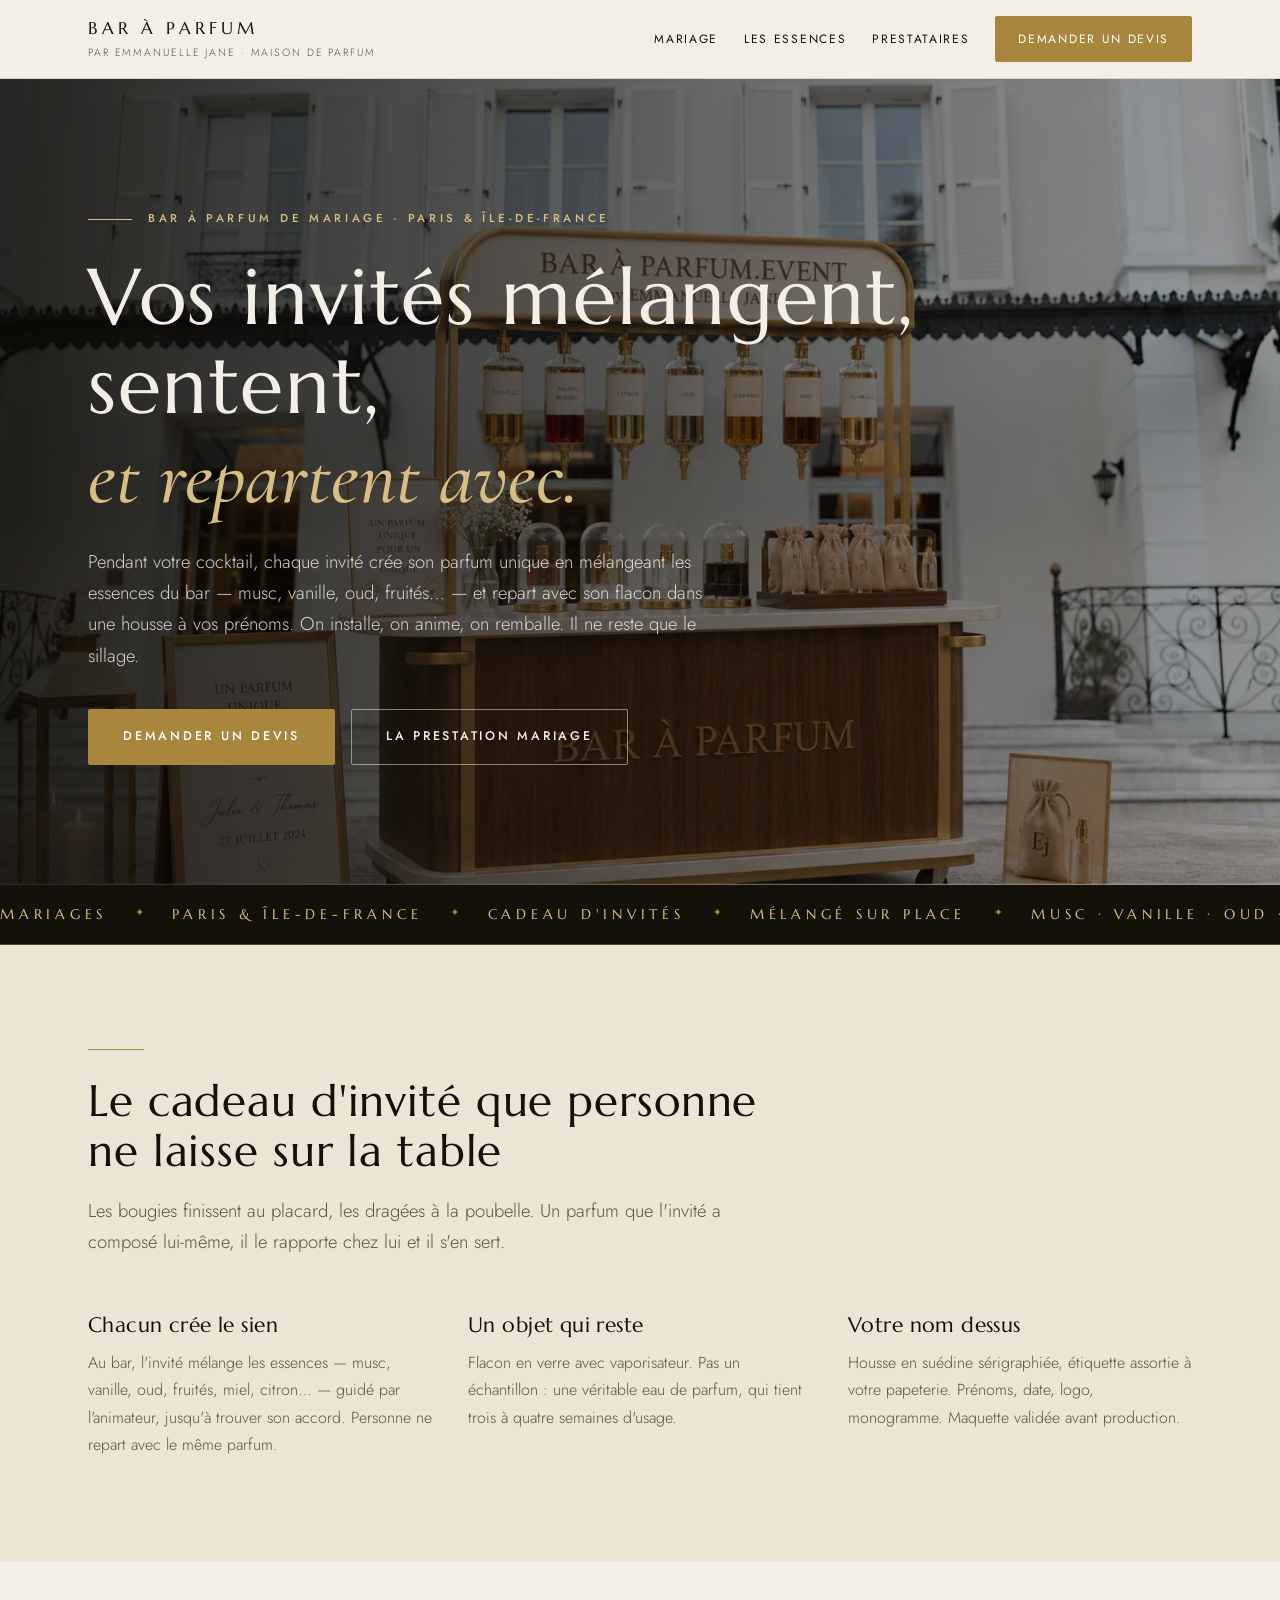
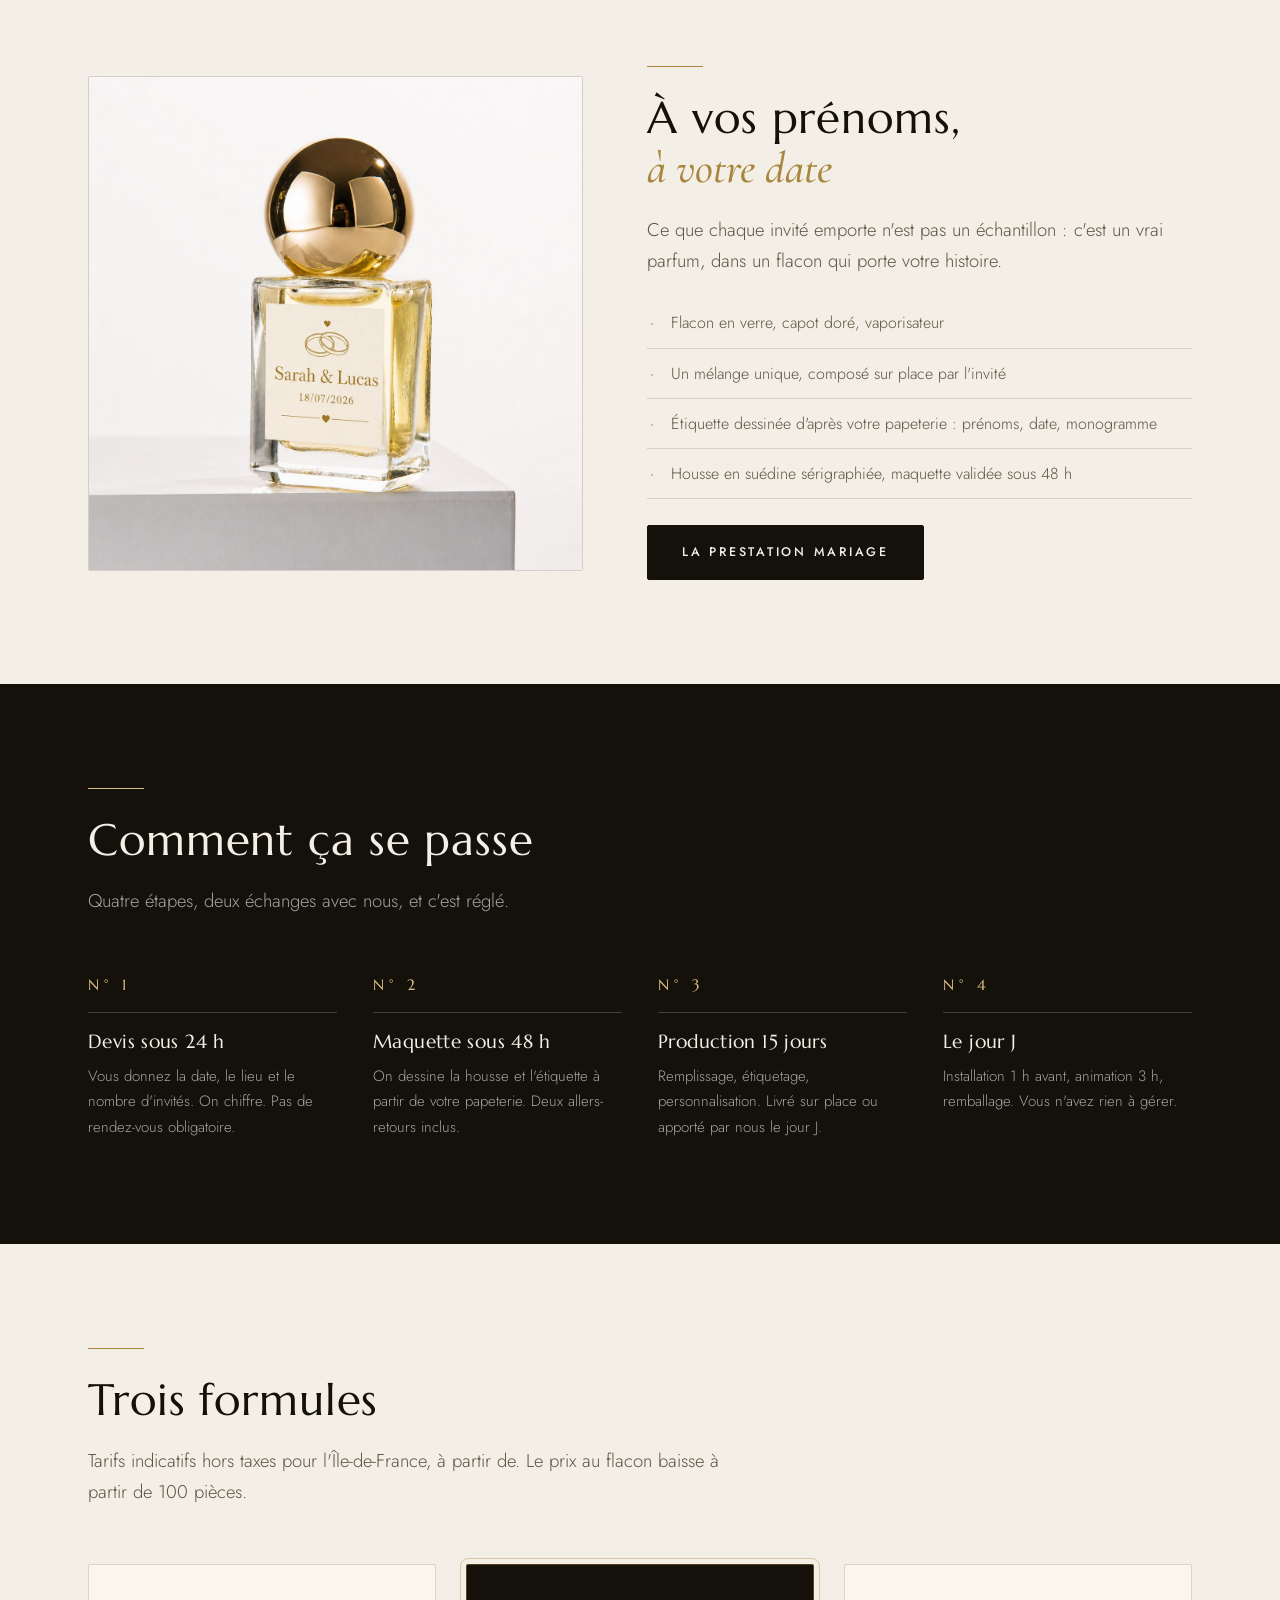
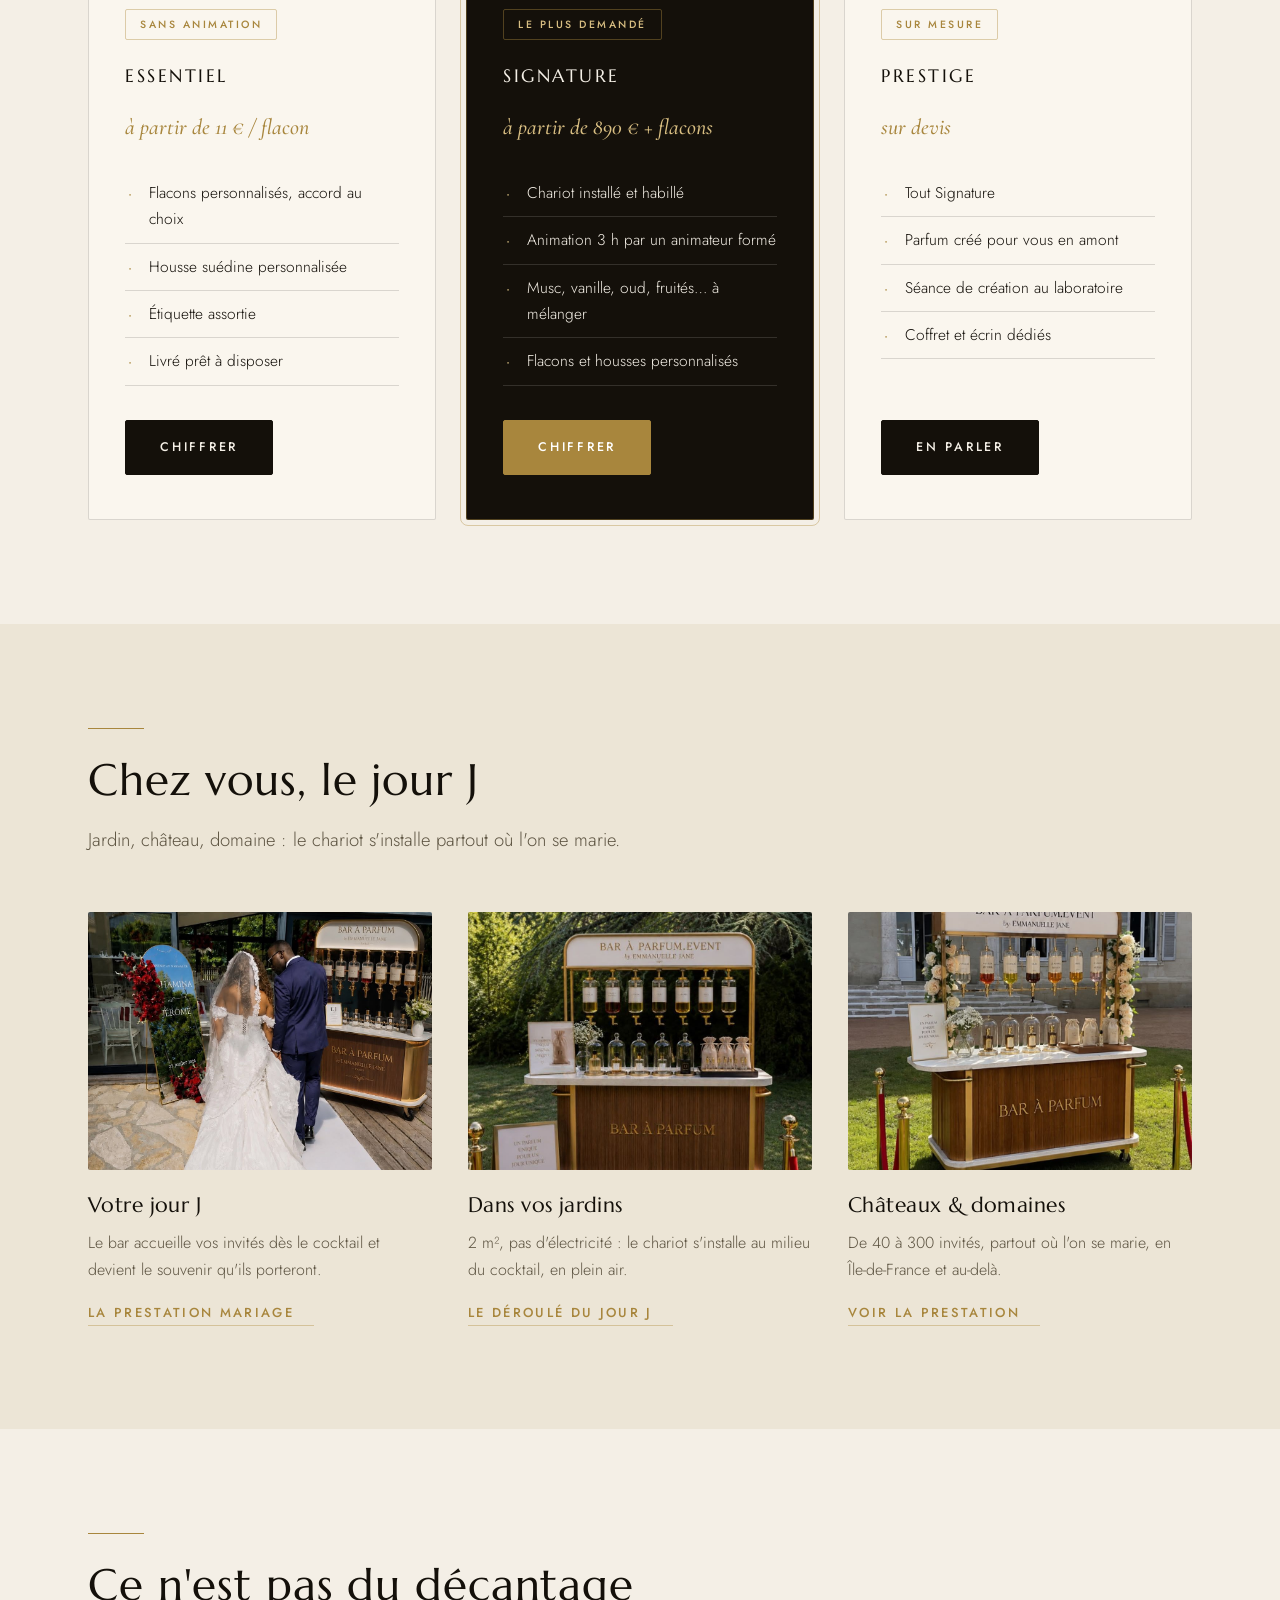
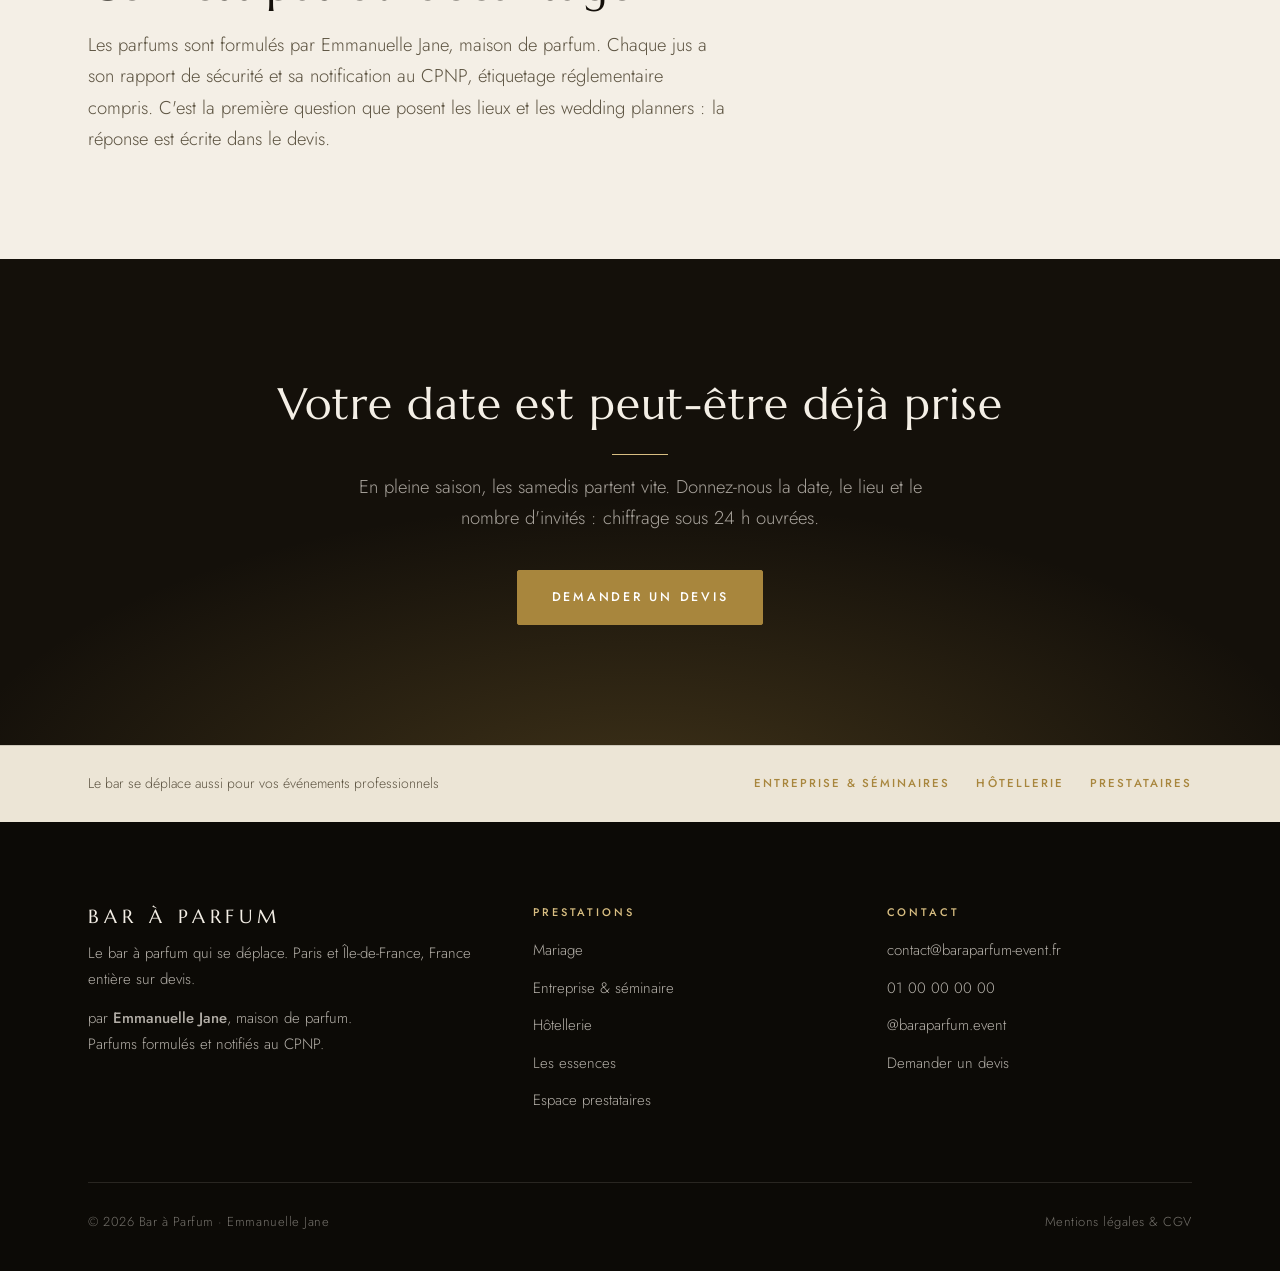
==== index.html @ 383b07ee "Nouveau concept : chaque invité mélange son parfum unique sur place Le discours passe de « choisir u" ====
<!DOCTYPE html>
<html lang="fr">
<head>
<meta charset="utf-8">
<meta name="viewport" content="width=device-width,initial-scale=1">
<title>Bar à Parfum · Le cadeau d'invités parfumé de votre mariage · Paris</title>
<meta name="description" content="Un bar à parfum à votre mariage : vos invités créent leur parfum unique en mélangeant les essences — musc, vanille, oud, fruités — et repartent avec leur flacon à vos prénoms. Paris et Île-de-France.">
<meta property="og:title" content="Bar à Parfum · Le cadeau d'invités parfumé de votre mariage · Paris">
<meta property="og:description" content="Un bar à parfum à votre mariage : vos invités créent leur parfum unique en mélangeant les essences — musc, vanille, oud, fruités — et repartent avec leur flacon à vos prénoms. Paris et Île-de-France.">
<meta property="og:locale" content="fr_FR">
<meta property="og:type" content="website">
<link rel="preconnect" href="https://fonts.googleapis.com">
<link rel="preconnect" href="https://fonts.gstatic.com" crossorigin>
<link href="https://fonts.googleapis.com/css2?family=Marcellus&family=Cormorant+Garamond:ital,wght@1,400;1,500&family=Jost:wght@300;400;500&display=swap" rel="stylesheet">
<link rel="stylesheet" href="assets/style.css">
</head>
<body>

<header class="site-head">
  <div class="head-in">
    <a class="logo" href="index.html">
      <b>Bar à Parfum</b>
      <span>par Emmanuelle Jane · maison de parfum</span>
    </a>
    <button class="burger" aria-expanded="false" aria-controls="nav">Menu</button>
    <nav class="nav" id="nav">
      <a href="mariage.html">Mariage</a>
      <a href="collection.html">Les essences</a>
      <a href="prestataires.html">Prestataires</a>
      <a class="btn" href="devis.html">Demander un devis</a>
    </nav>
  </div>
</header>

<section class="hero hero--photo">
  <img class="hero-bg" src="assets/img/hero-bar.jpg" alt="Le chariot Bar à Parfum dressé devant une façade de maison de réception">
  <div class="hero-in">
    <div>
      <p class="eyebrow">Bar à parfum de mariage · Paris &amp; Île-de-France</p>
      <h1>Vos invités mélangent,<br>sentent,<br><i>et repartent avec.</i></h1>
      <p class="lede">Pendant votre cocktail, chaque invité crée son parfum unique en mélangeant
      les essences du bar — musc, vanille, oud, fruités… — et repart avec son flacon dans une
      housse à vos prénoms. On installe, on anime, on remballe. Il ne reste que le sillage.</p>
      <div class="hero-actions">
        <a class="btn" href="devis.html">Demander un devis</a>
        <a class="btn btn--ghost" href="mariage.html">La prestation mariage</a>
      </div>
    </div>
  </div>
</section>

<div class="ribbon" aria-hidden="true">
  <div class="ribbon-track">
    <span>Mariages</span><i>✦</i><span>Paris &amp; Île-de-France</span><i>✦</i><span>Cadeau d'invités</span><i>✦</i><span>Mélangé sur place</span><i>✦</i><span>Musc · Vanille · Oud · Fruités</span><i>✦</i>
    <span>Mariages</span><i>✦</i><span>Paris &amp; Île-de-France</span><i>✦</i><span>Cadeau d'invités</span><i>✦</i><span>Mélangé sur place</span><i>✦</i><span>Musc · Vanille · Oud · Fruités</span><i>✦</i>
  </div>
</div>

<section class="sec sec--pale">
  <div class="wrap">
    <div class="sec-head rise">
      <div class="tick"></div>
      <h2>Le cadeau d'invité que personne ne laisse sur la table</h2>
      <p class="lede">Les bougies finissent au placard, les dragées à la poubelle. Un parfum que l'invité
      a composé lui-même, il le rapporte chez lui et il s'en sert.</p>
    </div>
    <div class="grid grid--3 rise">
      <div class="cell">
        <h3>Chacun crée le sien</h3>
        <p>Au bar, l'invité mélange les essences — musc, vanille, oud, fruités, miel, citron… —
        guidé par l'animateur, jusqu'à trouver son accord. Personne ne repart avec le même parfum.</p>
      </div>
      <div class="cell">
        <h3>Un objet qui reste</h3>
        <p>Flacon en verre avec vaporisateur. Pas un échantillon : une véritable
        eau de parfum, qui tient trois à quatre semaines d'usage.</p>
      </div>
      <div class="cell">
        <h3>Votre nom dessus</h3>
        <p>Housse en suédine sérigraphiée, étiquette assortie à votre papeterie. Prénoms, date,
        logo, monogramme. Maquette validée avant production.</p>
      </div>
    </div>
  </div>
</section>

<section class="sec sec--paper">
  <div class="wrap">
    <div class="feature rise">
      <figure class="feature-img">
        <img src="assets/img/flacon-mariage.jpg" alt="Flacon de parfum personnalisé aux prénoms des mariés et à leur date" loading="lazy">
      </figure>
      <div>
        <div class="tick"></div>
        <h2>À vos prénoms,<br><i>à votre date</i></h2>
        <p class="lede">Ce que chaque invité emporte n'est pas un échantillon : c'est un vrai
        parfum, dans un flacon qui porte votre histoire.</p>
        <ul>
          <li>Flacon en verre, capot doré, vaporisateur</li>
          <li>Un mélange unique, composé sur place par l'invité</li>
          <li>Étiquette dessinée d'après votre papeterie : prénoms, date, monogramme</li>
          <li>Housse en suédine sérigraphiée, maquette validée sous 48&nbsp;h</li>
        </ul>
        <a class="btn btn--ink" href="mariage.html">La prestation mariage</a>
      </div>
    </div>
  </div>
</section>

<section class="sec sec--ink">
  <div class="wrap">
    <div class="sec-head rise">
      <div class="tick"></div>
      <h2>Comment ça se passe</h2>
      <p class="lede">Quatre étapes, deux échanges avec nous, et c'est réglé.</p>
    </div>
    <div class="steps rise">
      <div class="step">
        <span class="n">1</span>
        <h3>Devis sous 24&nbsp;h</h3>
        <p>Vous donnez la date, le lieu et le nombre d'invités. On chiffre. Pas de rendez-vous obligatoire.</p>
      </div>
      <div class="step">
        <span class="n">2</span>
        <h3>Maquette sous 48&nbsp;h</h3>
        <p>On dessine la housse et l'étiquette à partir de votre papeterie. Deux allers-retours inclus.</p>
      </div>
      <div class="step">
        <span class="n">3</span>
        <h3>Production 15&nbsp;jours</h3>
        <p>Remplissage, étiquetage, personnalisation. Livré sur place ou apporté par nous le jour J.</p>
      </div>
      <div class="step">
        <span class="n">4</span>
        <h3>Le jour J</h3>
        <p>Installation 1&nbsp;h avant, animation 3&nbsp;h, remballage. Vous n'avez rien à gérer.</p>
      </div>
    </div>
  </div>
</section>

<section class="sec sec--paper" id="formules">
  <div class="wrap">
    <div class="sec-head rise">
      <div class="tick"></div>
      <h2>Trois formules</h2>
      <p class="lede">Tarifs indicatifs hors taxes pour l'Île-de-France, à partir de. Le prix au flacon
      baisse à partir de 100 pièces.</p>
    </div>
    <div class="formules rise">
      <div class="formule">
        <span class="tag">Sans animation</span>
        <h3>Essentiel</h3>
        <span class="price">à partir de 11 € / flacon</span>
        <ul>
          <li>Flacons personnalisés, accord au choix</li>
          <li>Housse suédine personnalisée</li>
          <li>Étiquette assortie</li>
          <li>Livré prêt à disposer</li>
        </ul>
        <a class="btn btn--ink" href="devis.html">Chiffrer</a>
      </div>
      <div class="formule formule--mid">
        <span class="tag">Le plus demandé</span>
        <h3>Signature</h3>
        <span class="price">à partir de 890 € + flacons</span>
        <ul>
          <li>Chariot installé et habillé</li>
          <li>Animation 3 h par un animateur formé</li>
          <li>Musc, vanille, oud, fruités… à mélanger</li>
          <li>Flacons et housses personnalisés</li>
        </ul>
        <a class="btn" href="devis.html">Chiffrer</a>
      </div>
      <div class="formule">
        <span class="tag">Sur mesure</span>
        <h3>Prestige</h3>
        <span class="price">sur devis</span>
        <ul>
          <li>Tout Signature</li>
          <li>Parfum créé pour vous en amont</li>
          <li>Séance de création au laboratoire</li>
          <li>Coffret et écrin dédiés</li>
        </ul>
        <a class="btn btn--ink" href="devis.html">En parler</a>
      </div>
    </div>
  </div>
</section>

<section class="sec sec--pale">
  <div class="wrap">
    <div class="sec-head rise">
      <div class="tick"></div>
      <h2>Chez vous, le jour J</h2>
      <p class="lede">Jardin, château, domaine : le chariot s'installe partout où l'on se marie.</p>
    </div>
    <div class="grid grid--3 rise">
      <div class="cell">
        <figure class="cell-photo"><img src="assets/img/bar-maries.jpg" alt="Les mariés main dans la main devant le bar à parfum" loading="lazy"></figure>
        <h3>Votre jour J</h3>
        <p>Le bar accueille vos invités dès le cocktail et devient le souvenir qu'ils porteront.</p>
        <p><a class="txtlink" href="mariage.html">La prestation mariage</a></p>
      </div>
      <div class="cell">
        <figure class="cell-photo"><img src="assets/img/bar-jardin.jpg" alt="Le bar à parfum dans un jardin de réception" loading="lazy"></figure>
        <h3>Dans vos jardins</h3>
        <p>2&nbsp;m², pas d'électricité : le chariot s'installe au milieu du cocktail, en plein air.</p>
        <p><a class="txtlink" href="mariage.html">Le déroulé du jour J</a></p>
      </div>
      <div class="cell">
        <figure class="cell-photo"><img src="assets/img/bar-chateau.jpg" alt="Le bar à parfum sur la pelouse d'un château" loading="lazy"></figure>
        <h3>Châteaux &amp; domaines</h3>
        <p>De 40 à 300 invités, partout où l'on se marie, en Île-de-France et au-delà.</p>
        <p><a class="txtlink" href="mariage.html">Voir la prestation</a></p>
      </div>
    </div>
  </div>
</section>

<section class="sec sec--paper">
  <div class="wrap">
    <div class="sec-head rise" style="margin-bottom:0">
      <div class="tick"></div>
      <h2>Ce n'est pas du décantage</h2>
      <p class="lede">Les parfums sont formulés par Emmanuelle Jane, maison de parfum. Chaque jus a
      son rapport de sécurité et sa notification au CPNP, étiquetage réglementaire compris.
      C'est la première question que posent les lieux et les wedding planners : la réponse est
      écrite dans le devis.</p>
    </div>
  </div>
</section>

<section class="cta-band">
  <div class="wrap">
    <h2>Votre date est peut-être déjà prise</h2>
    <p class="lede">En pleine saison, les samedis partent vite. Donnez-nous la date, le lieu et le
    nombre d'invités : chiffrage sous 24 h ouvrées.</p>
    <a class="btn" href="devis.html">Demander un devis</a>
  </div>
</section>

<section class="probar">
  <div class="wrap probar-in">
    <span>Le bar se déplace aussi pour vos événements professionnels</span>
    <nav>
      <a href="entreprise.html">Entreprise &amp; séminaires</a>
      <a href="hotellerie.html">Hôtellerie</a>
      <a href="prestataires.html">Prestataires</a>
    </nav>
  </div>
</section>

<footer class="site-foot">
  <div class="wrap">
    <div class="foot-grid">
      <div>
        <p class="foot-mark">Bar à Parfum</p>
        <p style="font-size:15px">Le bar à parfum qui se déplace. Paris et Île-de-France, France entière sur devis.</p>
        <p style="font-size:15px;margin:0">par <strong>Emmanuelle Jane</strong>, maison de parfum.<br>
        Parfums formulés et notifiés au CPNP.</p>
      </div>
      <div>
        <h4>Prestations</h4>
        <ul>
          <li><a href="mariage.html">Mariage</a></li>
          <li><a href="entreprise.html">Entreprise &amp; séminaire</a></li>
          <li><a href="hotellerie.html">Hôtellerie</a></li>
          <li><a href="collection.html">Les essences</a></li>
          <li><a href="prestataires.html">Espace prestataires</a></li>
        </ul>
      </div>
      <div>
        <h4>Contact</h4>
        <ul>
          <li><a href="mailto:contact@baraparfum-event.fr">contact@baraparfum-event.fr</a></li>
          <li><a href="tel:+33100000000">01 00 00 00 00</a></li>
          <li><a href="https://instagram.com/baraparfum.event" rel="noopener">@baraparfum.event</a></li>
          <li><a href="devis.html">Demander un devis</a></li>
        </ul>
      </div>
    </div>
    <div class="foot-bar">
      <span>© 2026 Bar à Parfum · Emmanuelle Jane</span>
      <span><a href="mentions.html">Mentions légales &amp; CGV</a></span>
    </div>
  </div>
</footer>

<script src="assets/main.js"></script>
</body>
</html>
---- assets/style.css ----
/* ═══════════════════════════════════════════════════════════
   Bar à Parfum · par Emmanuelle Jane · Paris
   Design : maison de luxe — noir, ivoire, laiton
   Typo : Marcellus (gravure) · Cormorant (italiques) · Jost
   ═══════════════════════════════════════════════════════════ */

:root{
  --paper:#f4efe6;          /* ivoire */
  --pale:#ece5d6;           /* ivoire ombré */
  --ink:#14100a;            /* noir chaud */
  --ink-2:#5d5442;          /* taupe */
  --line:rgba(20,16,10,.14);
  --line-gold:rgba(176,141,63,.4);
  --accent:#a8863d;         /* laiton */
  --accent-2:#d8be82;       /* champagne */
  --paper-ink:rgba(244,239,230,.92);
  --radius:2px;
  --wrap:1160px;
  --font-display:"Marcellus",Georgia,serif;
  --font-italic:"Cormorant Garamond",Georgia,serif;
  --font-body:"Jost",system-ui,sans-serif;
}

*{margin:0;padding:0;box-sizing:border-box}
html{scroll-behavior:smooth}
::selection{background:var(--accent);color:#fff}
body{
  font-family:var(--font-body);
  font-size:17px;font-weight:300;line-height:1.7;
  color:var(--ink);background:var(--paper);
  -webkit-font-smoothing:antialiased;
}
h1,h2,h3,h4,.foot-mark{font-family:var(--font-display);font-weight:400;line-height:1.12;letter-spacing:.02em}
h1{font-size:clamp(38px,5.4vw,68px)}
h1 i,h2 i{font-family:var(--font-italic);font-style:italic;font-weight:500;color:var(--accent);letter-spacing:0}
h1 i{color:var(--accent-2)}
h2{font-size:clamp(28px,3.6vw,44px);margin-bottom:20px}
h3{font-size:21px;margin-bottom:12px}
p{margin-bottom:14px}
p:last-child{margin-bottom:0}
strong{font-weight:500}
a{color:inherit}
img{max-width:100%}
.wrap{max-width:var(--wrap);margin:0 auto;padding:0 28px}

/* ── Boutons ─────────────────────────────────────────────── */
.btn{
  display:inline-block;padding:16px 34px;border-radius:var(--radius);
  background:var(--accent);color:#fff;text-decoration:none;
  font-weight:500;font-size:12.5px;letter-spacing:.22em;text-transform:uppercase;
  border:1px solid var(--accent);cursor:pointer;white-space:nowrap;
  transition:background .25s ease,color .25s ease,border-color .25s ease,
             transform .25s ease,box-shadow .25s ease;
}
.btn:hover{
  background:#8f7132;border-color:#8f7132;transform:translateY(-2px);
  box-shadow:0 14px 30px -16px rgba(143,113,50,.8);
}
.btn--ghost{background:transparent;color:inherit;border-color:currentColor}
.btn--ghost:hover{background:transparent;color:var(--accent);border-color:var(--accent)}
.btn--ink{background:var(--ink);border-color:var(--ink);color:var(--paper)}
.btn--ink:hover{background:#000;border-color:#000}
.txtlink{
  color:var(--accent);font-weight:500;text-decoration:none;
  font-size:13px;letter-spacing:.18em;text-transform:uppercase;
  border-bottom:1px solid var(--line-gold);padding-bottom:3px;
  position:relative;padding-right:20px;transition:color .25s ease;
}
.txtlink::after{
  content:"→";position:absolute;right:0;top:0;
  opacity:0;transform:translateX(-6px);
  transition:opacity .25s ease,transform .25s ease;
}
.txtlink:hover{color:var(--ink);border-color:var(--ink)}
.txtlink:hover::after{opacity:1;transform:none}

/* ── Header ──────────────────────────────────────────────── */
.site-head{
  position:sticky;top:0;z-index:50;
  background:var(--paper-ink);backdrop-filter:blur(14px);
  border-bottom:1px solid var(--line);
  transition:box-shadow .3s ease;
}
.site-head.scrolled{box-shadow:0 14px 34px -22px rgba(20,16,10,.4)}
.head-in{
  max-width:var(--wrap);margin:0 auto;padding:16px 28px;
  display:flex;align-items:center;justify-content:space-between;gap:20px;
  transition:padding .3s ease;
}
.site-head.scrolled .head-in{padding:10px 28px}
.logo{text-decoration:none;line-height:1.3}
.logo b{
  font-family:var(--font-display);font-weight:400;font-size:17px;display:block;
  text-transform:uppercase;letter-spacing:.24em;
}
.logo span{
  font-size:10.5px;color:var(--ink-2);letter-spacing:.18em;text-transform:uppercase;
}
.nav{display:flex;align-items:center;gap:26px}
.nav a{
  text-decoration:none;font-size:12px;font-weight:400;
  letter-spacing:.14em;text-transform:uppercase;white-space:nowrap;
}
.nav a:not(.btn):hover{color:var(--accent)}
.nav a[aria-current="page"]{color:var(--accent)}
.nav .btn{padding:12px 22px}
.burger{
  display:none;background:none;border:1px solid var(--line);
  border-radius:var(--radius);padding:10px 18px;font:inherit;font-size:11.5px;
  font-weight:500;letter-spacing:.18em;text-transform:uppercase;
  cursor:pointer;color:var(--ink);
}

/* ── Hero ────────────────────────────────────────────────── */
.hero{background:var(--paper);overflow:hidden;border-bottom:1px solid var(--line)}
.hero-in{
  max-width:var(--wrap);margin:0 auto;padding:88px 28px 76px;
  display:grid;grid-template-columns:1.15fr .85fr;gap:48px;align-items:center;
}
.eyebrow{
  font-size:11.5px;font-weight:500;letter-spacing:.32em;text-transform:uppercase;
  color:var(--accent);margin-bottom:24px;
}
.lede{font-size:18.5px;font-weight:300;color:var(--ink-2);max-width:58ch}
.hero .lede{margin-top:24px}
.hero-actions{display:flex;flex-wrap:wrap;gap:16px;margin-top:38px}

/* Hero photo (accueil) */
.hero--photo{position:relative;color:var(--paper);border-bottom:0}
.hero--photo .hero-bg{position:absolute;inset:0;width:100%;height:100%;object-fit:cover}
.hero--photo::after{
  content:"";position:absolute;inset:0;
  background:linear-gradient(90deg,rgba(10,8,4,.86) 0%,rgba(10,8,4,.55) 55%,rgba(10,8,4,.3) 100%);
}
.hero--photo .hero-in{
  position:relative;z-index:1;grid-template-columns:1fr;
  min-height:min(82vh,760px);align-content:center;padding:130px 28px 120px;
}
.hero--photo h1{font-size:clamp(44px,6.2vw,84px)}
.hero--photo .lede{color:rgba(244,239,230,.85)}
.hero--photo .eyebrow{color:var(--accent-2)}
.hero--photo .eyebrow::before{
  content:"";display:inline-block;width:44px;height:1px;
  background:var(--accent-2);vertical-align:middle;margin-right:16px;
}
.hero--photo .btn--ghost{color:var(--paper);border-color:rgba(244,239,230,.5)}
.hero--photo .btn--ghost:hover{color:var(--accent-2);border-color:var(--accent-2)}

/* Éventail de mouillettes */
.fan{
  display:flex;justify-content:center;align-items:flex-end;
  padding:20px 0 8px;min-height:280px;
}
.strip{
  width:50px;height:min(300px,36vh);min-height:200px;margin-left:-14px;
  background:linear-gradient(180deg,#fbf8f1 0%,#efe7d4 100%);
  border:1px solid var(--line);border-radius:2px;
  box-shadow:0 18px 34px -22px rgba(20,16,10,.5);
  transform:rotate(var(--rot,0deg));transform-origin:bottom center;
  display:flex;align-items:flex-end;justify-content:center;
  padding-bottom:18px;position:relative;
  transition:transform .3s ease;
}
.strip:hover{transform:rotate(var(--rot,0deg)) translateY(-12px)}
.strip span{
  writing-mode:vertical-rl;transform:rotate(180deg);
  font-size:11px;font-weight:400;letter-spacing:.26em;
  text-transform:uppercase;color:var(--ink-2);
}
.strip::before{
  content:"";position:absolute;top:12px;left:50%;translate:-50% 0;
  width:7px;height:7px;border-radius:50%;
  background:radial-gradient(circle,var(--accent-2),var(--accent));
}

/* ── Sections ────────────────────────────────────────────── */
.sec{padding:104px 0}
.sec--paper{background:var(--paper)}
.sec--pale{background:var(--pale)}
.sec--ink{background:var(--ink);color:var(--paper)}
.sec--ink .lede{color:rgba(244,239,230,.66)}
.sec--ink .tick{background:var(--accent-2)}
.sec-head{max-width:720px;margin-bottom:56px}
.tick{width:56px;height:1px;background:var(--accent);margin-bottom:26px}

/* Grilles */
.grid{display:grid;gap:36px}
.grid--2{grid-template-columns:repeat(2,1fr)}
.grid--3{grid-template-columns:repeat(3,1fr)}
.cell h3{margin-bottom:12px}
.cell p{color:var(--ink-2);font-size:16px}
.sec--ink .cell p{color:rgba(244,239,230,.66)}
.cell .tick{margin-bottom:18px}

/* Étapes */
.steps{display:grid;grid-template-columns:repeat(4,1fr);gap:36px}
.step .n{
  display:block;font-family:var(--font-display);font-size:15px;
  letter-spacing:.3em;color:var(--accent-2);
  padding-bottom:14px;margin-bottom:18px;
  border-bottom:1px solid rgba(244,239,230,.22);
}
.step .n::before{content:"N° "}
.step h3{font-size:19px}
.step p{font-size:15px;color:rgba(244,239,230,.66)}

/* Formules */
.formules{display:grid;grid-template-columns:repeat(3,1fr);gap:30px;align-items:stretch}
.formule{
  background:#faf6ee;border:1px solid var(--line);border-radius:var(--radius);
  padding:44px 36px;display:flex;flex-direction:column;gap:6px;
  position:relative;
}
.formule--mid{
  background:var(--ink);color:var(--paper);border:1px solid var(--line-gold);
  outline:1px solid var(--line-gold);outline-offset:5px;
}
.formule .tag{
  align-self:flex-start;font-size:10.5px;font-weight:500;letter-spacing:.24em;
  text-transform:uppercase;color:var(--accent);
  border:1px solid var(--line-gold);border-radius:var(--radius);
  padding:6px 14px;margin-bottom:20px;
}
.formule--mid .tag{color:var(--accent-2)}
.formule h3{text-transform:uppercase;letter-spacing:.14em;font-size:18px}
.formule .price{
  font-family:var(--font-italic);font-style:italic;font-size:22px;font-weight:500;
  color:var(--accent);margin:4px 0 18px;
}
.formule--mid .price{color:var(--accent-2)}
.formule ul{list-style:none;margin-bottom:28px;flex:1}
.formule li{
  padding:10px 0 10px 24px;position:relative;font-size:15.5px;
  border-bottom:1px solid var(--line);
}
.formule--mid li{border-bottom-color:rgba(244,239,230,.14)}
.formule li::before{content:"·";position:absolute;left:2px;color:var(--accent);font-size:22px;top:4px}
.formule--mid li::before{color:var(--accent-2)}
.formule .btn{align-self:flex-start}

/* Collection (mouillettes détaillées) */
.collection{display:grid;grid-template-columns:repeat(2,1fr);gap:30px}
.jus{
  background:#faf6ee;border:1px solid var(--line);border-radius:var(--radius);
  padding:40px 36px;
}
.jus .ref{
  font-size:10.5px;font-weight:500;letter-spacing:.3em;text-transform:uppercase;
  color:var(--accent);display:block;margin-bottom:12px;
}
.jus h3{text-transform:uppercase;letter-spacing:.12em;font-size:19px}
.jus .desc{color:var(--ink-2);font-size:16px}
.jus dl{
  margin-top:20px;display:grid;grid-template-columns:126px 1fr;gap:8px 18px;
  font-size:15px;border-top:1px solid var(--line);padding-top:18px;
}
.jus dt{font-weight:500;color:var(--accent);font-size:12px;letter-spacing:.16em;text-transform:uppercase;padding-top:2px}
.jus dd{color:var(--ink-2)}

/* Tableau tarifs */
.table-scroll{overflow-x:auto;margin-bottom:20px}
.tarifs{width:100%;border-collapse:collapse;font-size:16px;min-width:560px}
.tarifs th,.tarifs td{padding:16px 18px;text-align:left}
.tarifs thead th{
  font-size:11px;letter-spacing:.22em;text-transform:uppercase;font-weight:500;
  color:var(--accent-2);border-bottom:1px solid var(--line-gold);
}
.tarifs tbody tr{border-bottom:1px solid rgba(244,239,230,.12)}
.tarifs tbody tr:hover{background:rgba(244,239,230,.04)}

/* Formulaire */
.form{
  display:grid;grid-template-columns:repeat(2,1fr);gap:34px 40px;
  background:transparent;border:1px solid var(--line);border-radius:var(--radius);
  padding:52px 48px;
}
.field{display:flex;flex-direction:column;gap:10px}
.field--full{grid-column:1/-1}
.field label{
  font-size:11px;font-weight:500;letter-spacing:.22em;text-transform:uppercase;
  color:var(--ink-2);
}
.field input,.field select,.field textarea{
  font:inherit;font-weight:300;color:var(--ink);background:transparent;
  border:0;border-bottom:1px solid var(--line);border-radius:0;
  padding:10px 2px;
}
.field textarea{min-height:110px;resize:vertical}
.field input:focus,.field select:focus,.field textarea:focus{
  outline:none;border-bottom-color:var(--accent);
}
.form .status{grid-column:1/-1;margin:0;font-weight:400;color:var(--accent)}
.form .status:empty{display:none}
.form-foot{grid-column:1/-1;display:flex;align-items:center;gap:28px;flex-wrap:wrap}
.form-note{font-size:14px;color:var(--ink-2);max-width:46ch;margin:0}

/* Bande CTA */
.cta-band{
  background:var(--ink);color:var(--paper);text-align:center;padding:120px 0;
  background-image:radial-gradient(ellipse 55% 65% at 50% 115%,rgba(168,134,61,.3),transparent);
}
.cta-band h2{margin-bottom:16px}
.cta-band h2::after{
  content:"";display:block;width:56px;height:1px;
  background:var(--accent-2);margin:26px auto 0;
}
.cta-band .lede{color:rgba(244,239,230,.66);max-width:52ch;margin:0 auto 36px}

/* Mise en avant produit */
.feature{display:grid;grid-template-columns:1fr 1.1fr;gap:64px;align-items:center}
.feature--flip{grid-template-columns:1.1fr 1fr}
.feature-img{border-radius:var(--radius);overflow:hidden;border:1px solid var(--line)}
.feature-img img{display:block;width:100%;height:auto}
.feature ul{list-style:none;margin:22px 0 26px}
.feature li{
  padding:11px 0 11px 24px;position:relative;font-size:16px;color:var(--ink-2);
  border-bottom:1px solid var(--line);
}
.feature li::before{content:"·";position:absolute;left:2px;color:var(--accent);font-size:22px;top:5px}
@media (max-width:860px){
  .feature,.feature--flip{grid-template-columns:1fr;gap:36px}
}

/* Bandeau pro discret */
.probar{background:var(--pale);border-top:1px solid var(--line);padding:26px 0}
.probar-in{
  display:flex;align-items:center;justify-content:space-between;
  gap:18px;flex-wrap:wrap;
}
.probar span{font-size:14px;color:var(--ink-2)}
.probar nav{display:flex;gap:26px;flex-wrap:wrap}
.probar a{
  text-decoration:none;font-size:11.5px;font-weight:500;
  letter-spacing:.18em;text-transform:uppercase;color:var(--accent);
  white-space:nowrap;
}
.probar a:hover{color:var(--ink)}

/* ── Footer ──────────────────────────────────────────────── */
.site-foot{background:#0c0a06;color:rgba(244,239,230,.72);padding:84px 0 38px}
.foot-grid{display:grid;grid-template-columns:1.3fr 1fr 1fr;gap:48px;margin-bottom:56px}
.foot-mark{
  font-size:19px;color:var(--paper);margin-bottom:14px;
  text-transform:uppercase;letter-spacing:.26em;
}
.site-foot h4{
  font-family:var(--font-body);font-size:11px;font-weight:500;
  letter-spacing:.26em;text-transform:uppercase;color:var(--accent-2);
  margin-bottom:20px;
}
.site-foot ul{list-style:none}
.site-foot li{margin-bottom:12px;font-size:15px}
.site-foot a{text-decoration:none}
.site-foot a:hover{color:var(--accent-2)}
.foot-bar{
  border-top:1px solid rgba(244,239,230,.12);padding-top:28px;
  display:flex;justify-content:space-between;gap:16px;flex-wrap:wrap;
  font-size:13px;letter-spacing:.04em;color:rgba(244,239,230,.45);
}

/* Photos */
.photo-band{height:clamp(320px,46vw,560px);overflow:hidden;border-bottom:1px solid var(--line)}
.photo-band img{width:100%;height:100%;object-fit:cover;display:block}
.cell-photo{border-radius:var(--radius);overflow:hidden;aspect-ratio:4/3;margin-bottom:24px}
.cell-photo img{width:100%;height:100%;object-fit:cover;display:block;transition:transform .6s ease}
.cell:hover .cell-photo img{transform:scale(1.05)}

/* Page mentions légales */
.legal{max-width:760px}
.legal h2{font-size:clamp(22px,2.8vw,30px);margin:48px 0 16px}
.legal h2:first-of-type{margin-top:0}
.legal p,.legal li{color:var(--ink-2);font-size:16px}
.legal ul{padding-left:22px;margin-bottom:14px}

/* ── Apparition au scroll ────────────────────────────────── */
.rise{opacity:0;transform:translateY(34px);transition:opacity 1s cubic-bezier(.22,.61,.36,1),transform 1s cubic-bezier(.22,.61,.36,1)}
.rise.in{opacity:1;transform:none}

/* cascade : les enfants des grilles apparaissent l'un après l'autre */
.grid.rise,.steps.rise,.formules.rise,.collection .jus.rise{opacity:1;transform:none;transition:none}
.grid.rise>*,.steps.rise>*,.formules.rise>*{
  opacity:0;transform:translateY(34px);
  transition:opacity .9s cubic-bezier(.22,.61,.36,1),transform .9s cubic-bezier(.22,.61,.36,1);
}
.grid.rise.in>*,.steps.rise.in>*,.formules.rise.in>*{opacity:1;transform:none}
.grid.rise>*:nth-child(2),.steps.rise>*:nth-child(2),.formules.rise>*:nth-child(2){transition-delay:.14s}
.grid.rise>*:nth-child(3),.steps.rise>*:nth-child(3),.formules.rise>*:nth-child(3){transition-delay:.28s}
.grid.rise>*:nth-child(4),.steps.rise>*:nth-child(4){transition-delay:.42s}
.grid.rise>*:nth-child(5),.grid.rise>*:nth-child(6){transition-delay:.5s}
.collection .jus.rise{opacity:0;transform:translateY(34px);transition:opacity .9s cubic-bezier(.22,.61,.36,1),transform .9s cubic-bezier(.22,.61,.36,1)}
.collection .jus.rise.in{opacity:1;transform:none}

/* ── Entrée du héros ─────────────────────────────────────── */
@keyframes fadeUp{from{opacity:0;transform:translateY(34px)}to{opacity:1;transform:none}}
@keyframes fadeIn{from{opacity:0}to{opacity:1}}
@keyframes kenburns{from{scale:1.09}to{scale:1}}
@keyframes derive{from{scale:1}to{scale:1.06}}
.hero-in>div:first-child .eyebrow{animation:fadeUp .9s cubic-bezier(.22,.61,.36,1) .1s both}
.hero-in>div:first-child h1{animation:fadeUp 1s cubic-bezier(.22,.61,.36,1) .25s both}
.hero-in>div:first-child .lede{animation:fadeUp 1s cubic-bezier(.22,.61,.36,1) .45s both}
.hero-in .hero-actions{animation:fadeUp 1s cubic-bezier(.22,.61,.36,1) .6s both}
.fan{animation:fadeIn 1.4s .5s both}
.hero--photo .hero-bg{
  animation:kenburns 2.4s cubic-bezier(.22,.61,.36,1) both,
            derive 26s ease-in-out 2.4s infinite alternate;
}

/* ── Ruban défilant ──────────────────────────────────────── */
.ribbon{background:var(--ink);overflow:hidden;padding:18px 0;border-bottom:1px solid var(--line-gold)}
.ribbon-track{display:flex;gap:0;width:max-content;animation:ribbon 36s linear infinite}
.ribbon-track span{
  font-family:var(--font-display);font-size:14px;letter-spacing:.34em;
  text-transform:uppercase;color:var(--accent-2);white-space:nowrap;
}
.ribbon-track i{font-style:normal;color:var(--accent);margin:0 28px;font-size:11px}
@keyframes ribbon{from{transform:translateX(0)}to{transform:translateX(-50%)}}

/* ── Parallaxe des bandeaux photo (navigateurs récents) ──── */
@supports (animation-timeline: view()){
  .photo-band img{
    scale:1.18;
    animation:bandDerive linear both;
    animation-timeline:view();
    animation-range:entry 0% exit 100%;
  }
  @keyframes bandDerive{from{transform:translateY(-6%)}to{transform:translateY(6%)}}
}

@media (prefers-reduced-motion:reduce){
  .rise,.grid.rise>*,.steps.rise>*,.formules.rise>*,.collection .jus.rise{opacity:1;transform:none;transition:none}
  .hero-in>div:first-child .eyebrow,.hero-in>div:first-child h1,
  .hero-in>div:first-child .lede,.hero-in .hero-actions,.fan,
  .hero--photo .hero-bg,.ribbon-track{animation:none}
  .photo-band img{scale:1;animation:none}
  html{scroll-behavior:auto}
}

/* ── Responsive ──────────────────────────────────────────── */
@media (max-width:960px){
  .hero-in{grid-template-columns:1fr;padding:64px 28px 52px}
  .fan{min-height:0;padding-top:8px}
  .strip{height:200px;min-height:0;width:44px}
  .grid--3,.steps,.formules{grid-template-columns:1fr 1fr}
  .collection{grid-template-columns:1fr}
  .foot-grid{grid-template-columns:1fr 1fr}
}
@media (max-width:680px){
  .sec{padding:72px 0}
  .burger{display:block}
  .nav{
    display:none;position:absolute;top:100%;left:0;right:0;
    flex-direction:column;align-items:flex-start;gap:6px;
    background:var(--paper);border-bottom:1px solid var(--line);
    padding:20px 28px 26px;
  }
  .nav.open{display:flex}
  .nav a{padding:10px 0;font-size:13px}
  .nav .btn{margin-top:12px;padding:14px 26px}
  .grid--2,.grid--3,.steps,.formules{grid-template-columns:1fr}
  .form{grid-template-columns:1fr;padding:36px 26px}
  .foot-grid{grid-template-columns:1fr}
  .strip{margin-left:-18px}
  .hero--photo .hero-in{min-height:70vh;padding:100px 28px}
}
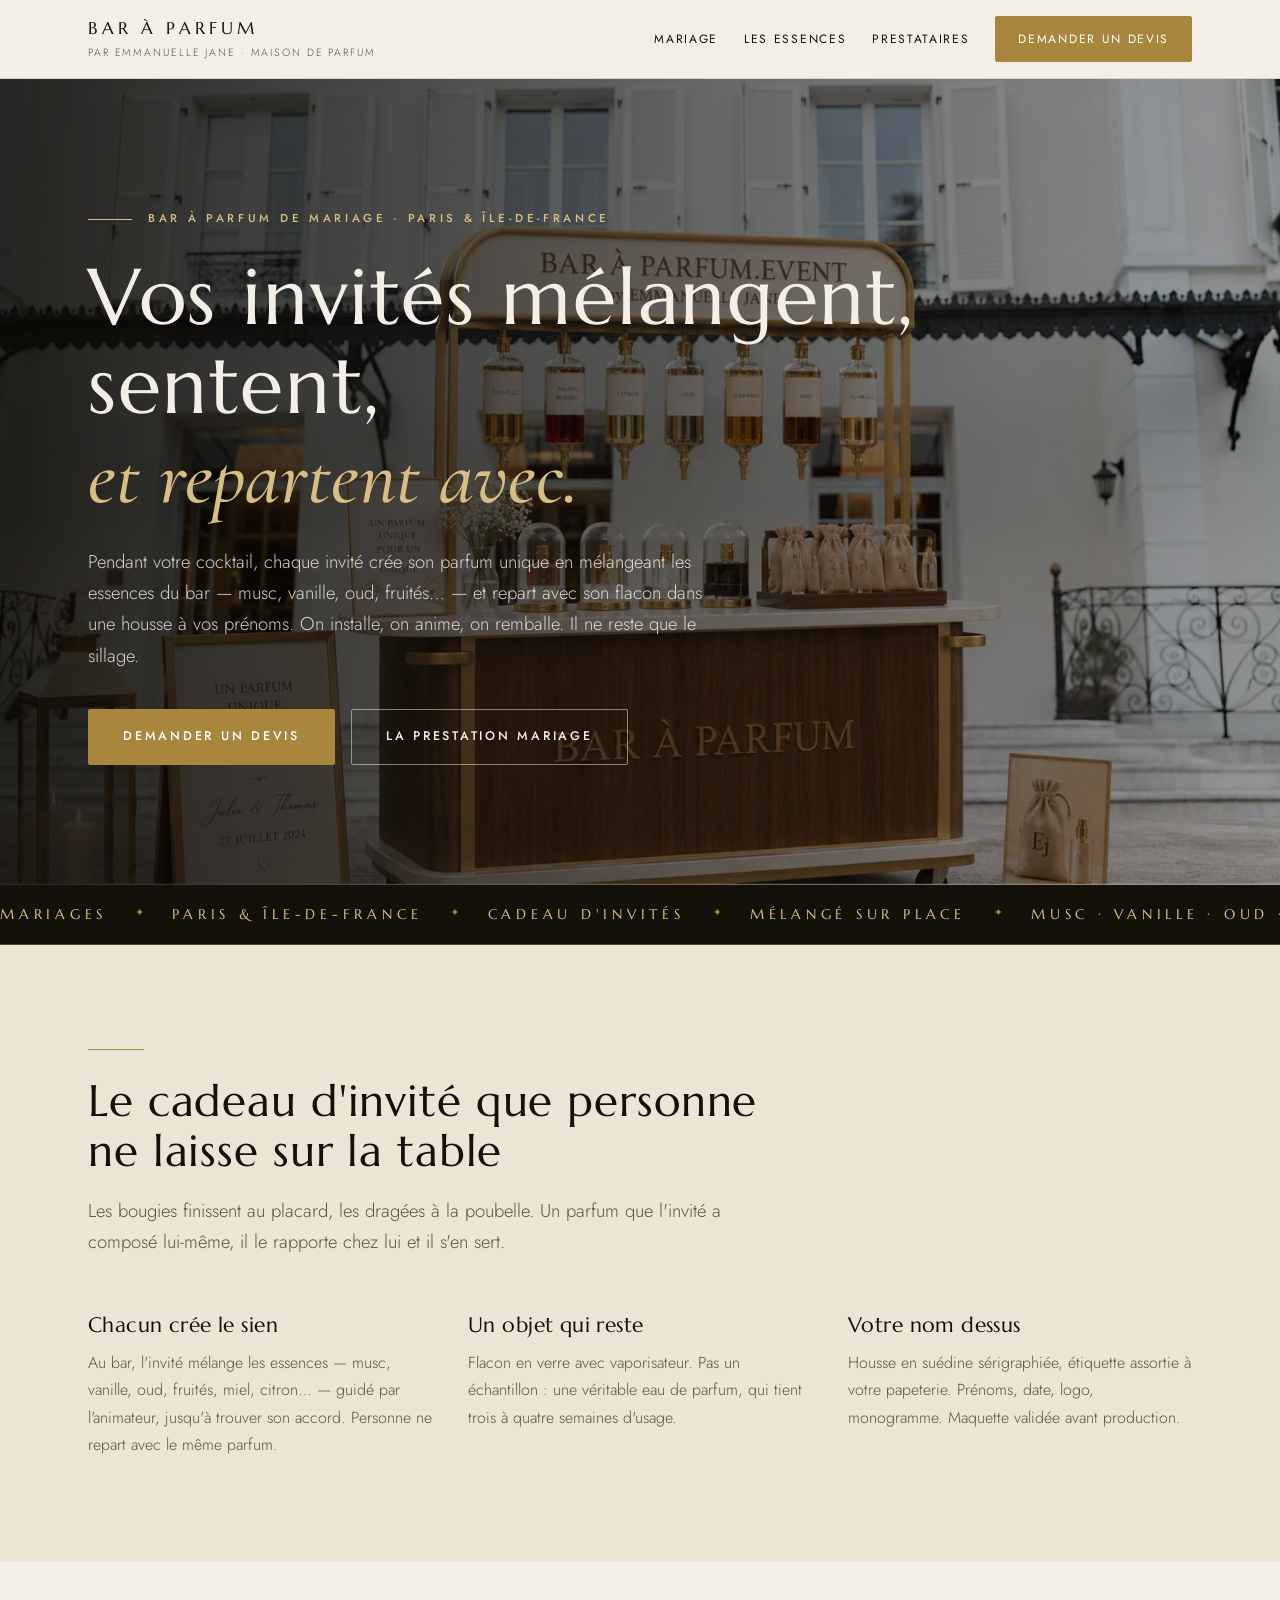
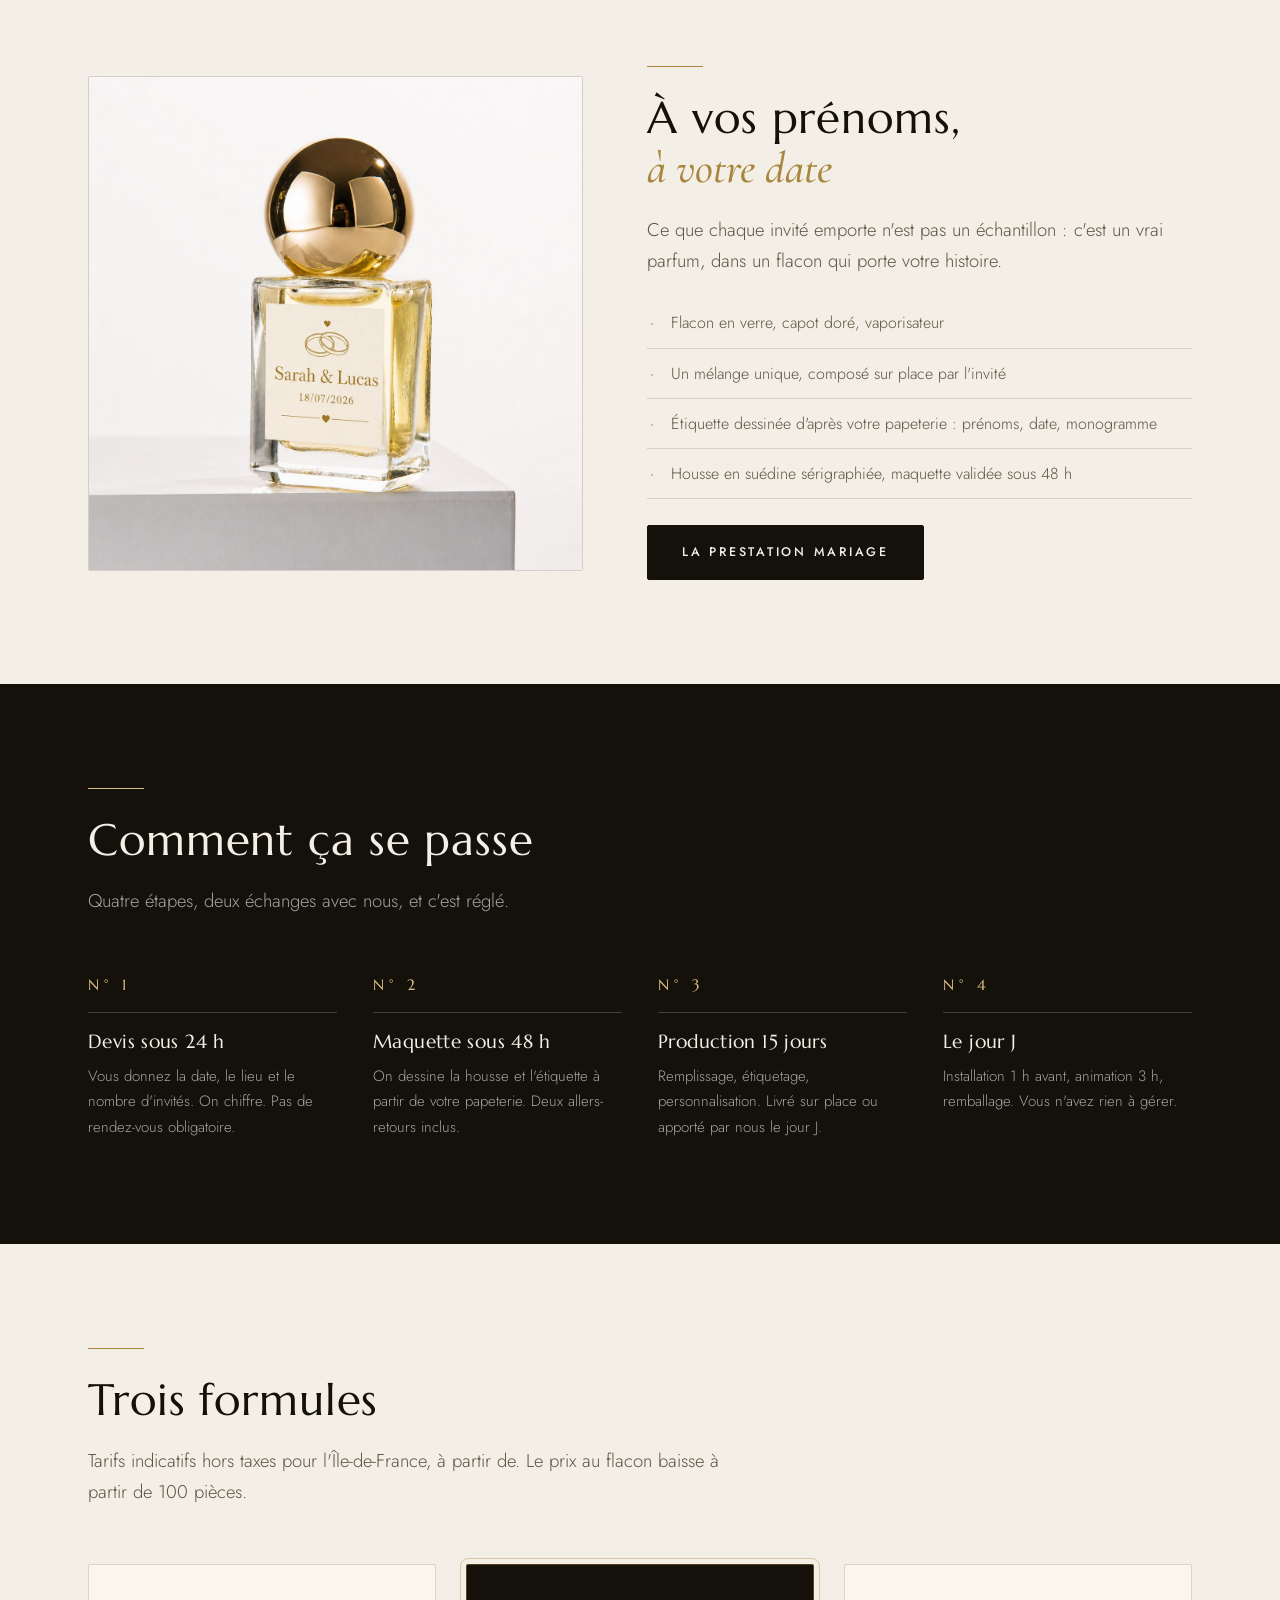
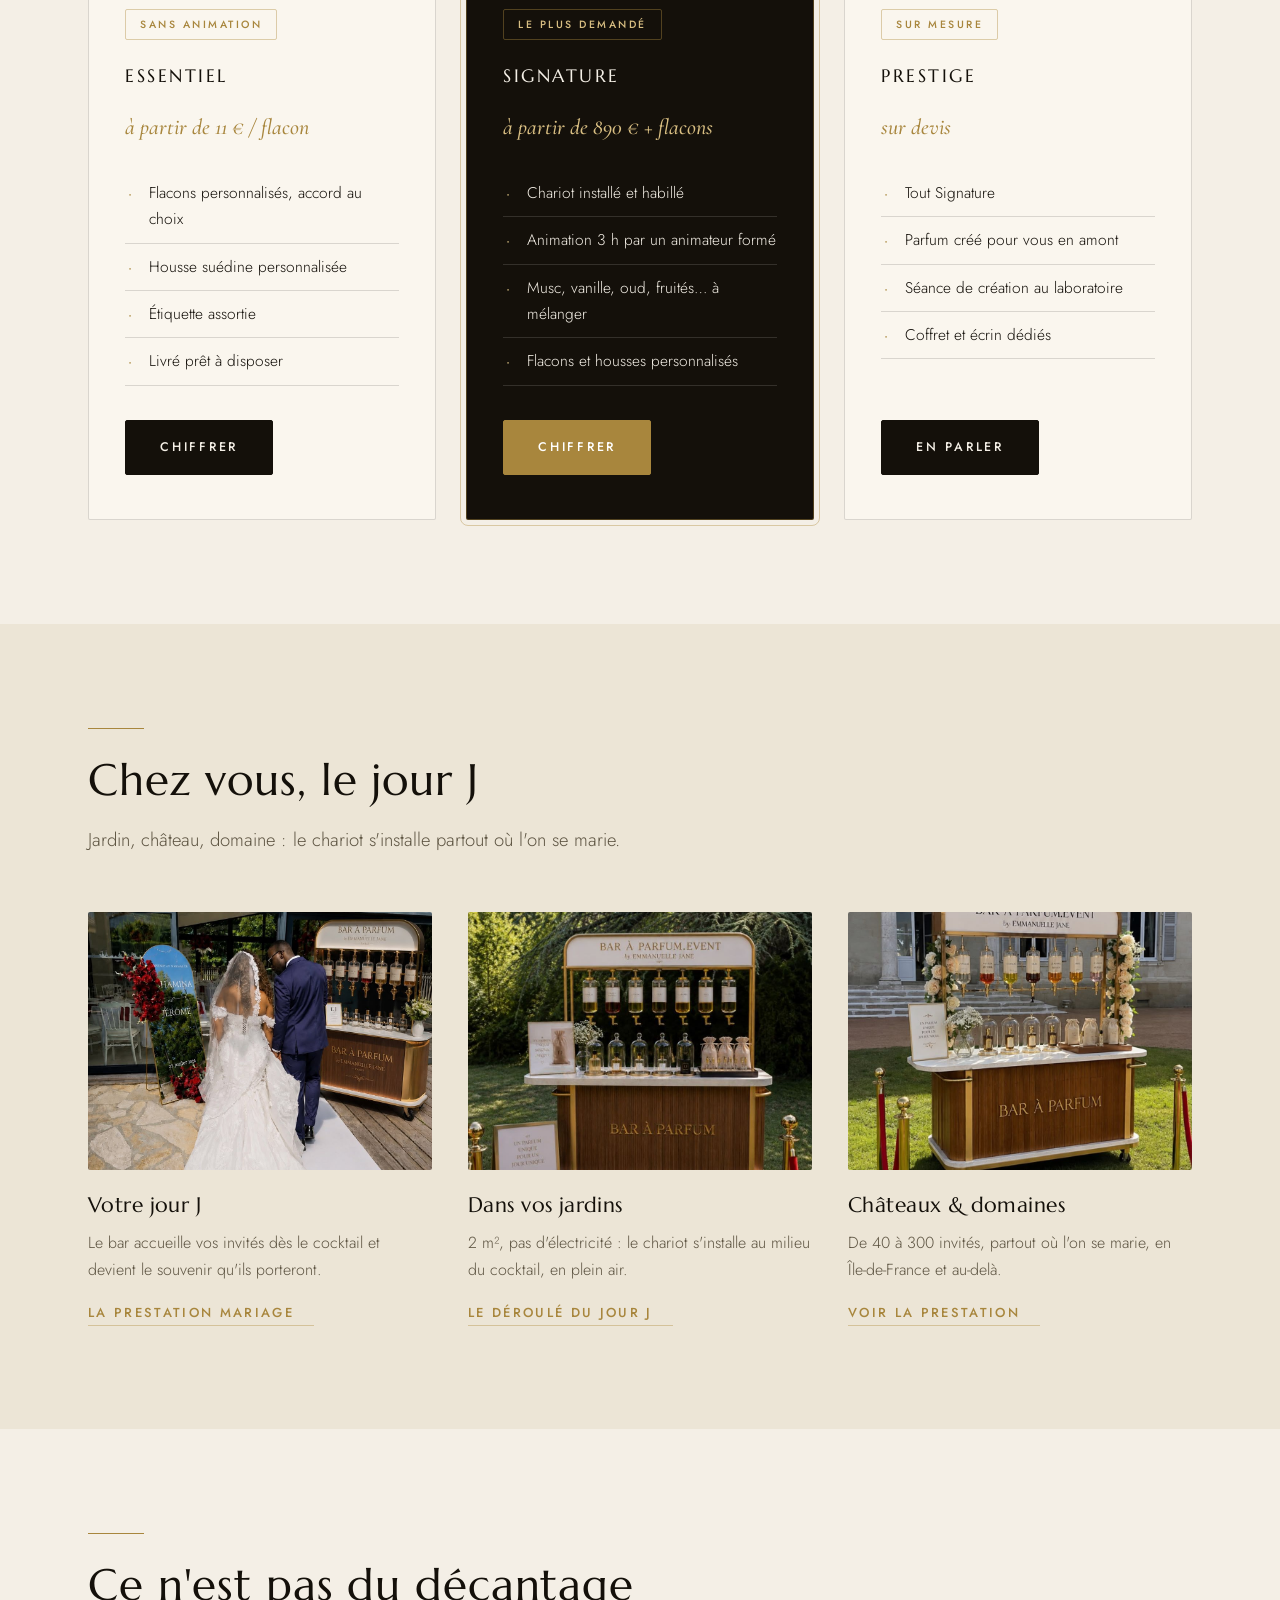
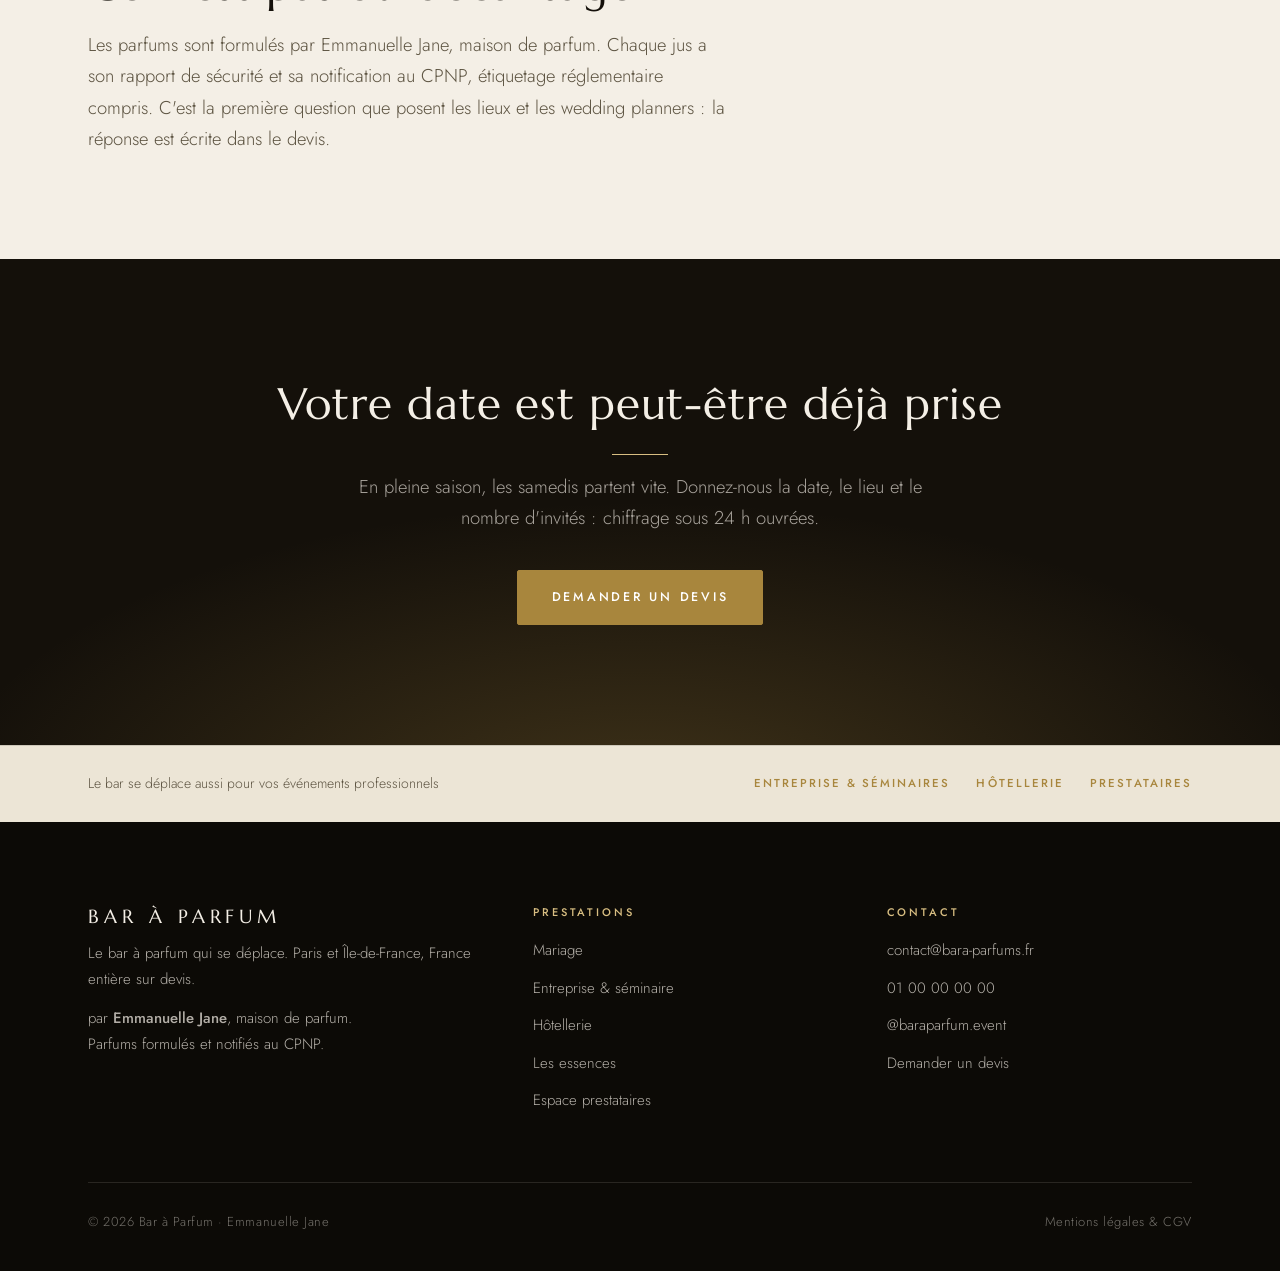
==== commit 99ffaf2e: "Passage des contacts et mentions sur le domaine bara-parfums.fr Co-Authored-By: Claude Fable 5 <nore" ====
--- a/index.html
+++ b/index.html
@@ -273,7 +273,7 @@
       <div>
         <h4>Contact</h4>
         <ul>
-          <li><a href="mailto:contact@baraparfum-event.fr">contact@baraparfum-event.fr</a></li>
+          <li><a href="mailto:contact@bara-parfums.fr">contact@bara-parfums.fr</a></li>
           <li><a href="tel:+33100000000">01 00 00 00 00</a></li>
           <li><a href="https://instagram.com/baraparfum.event" rel="noopener">@baraparfum.event</a></li>
           <li><a href="devis.html">Demander un devis</a></li>
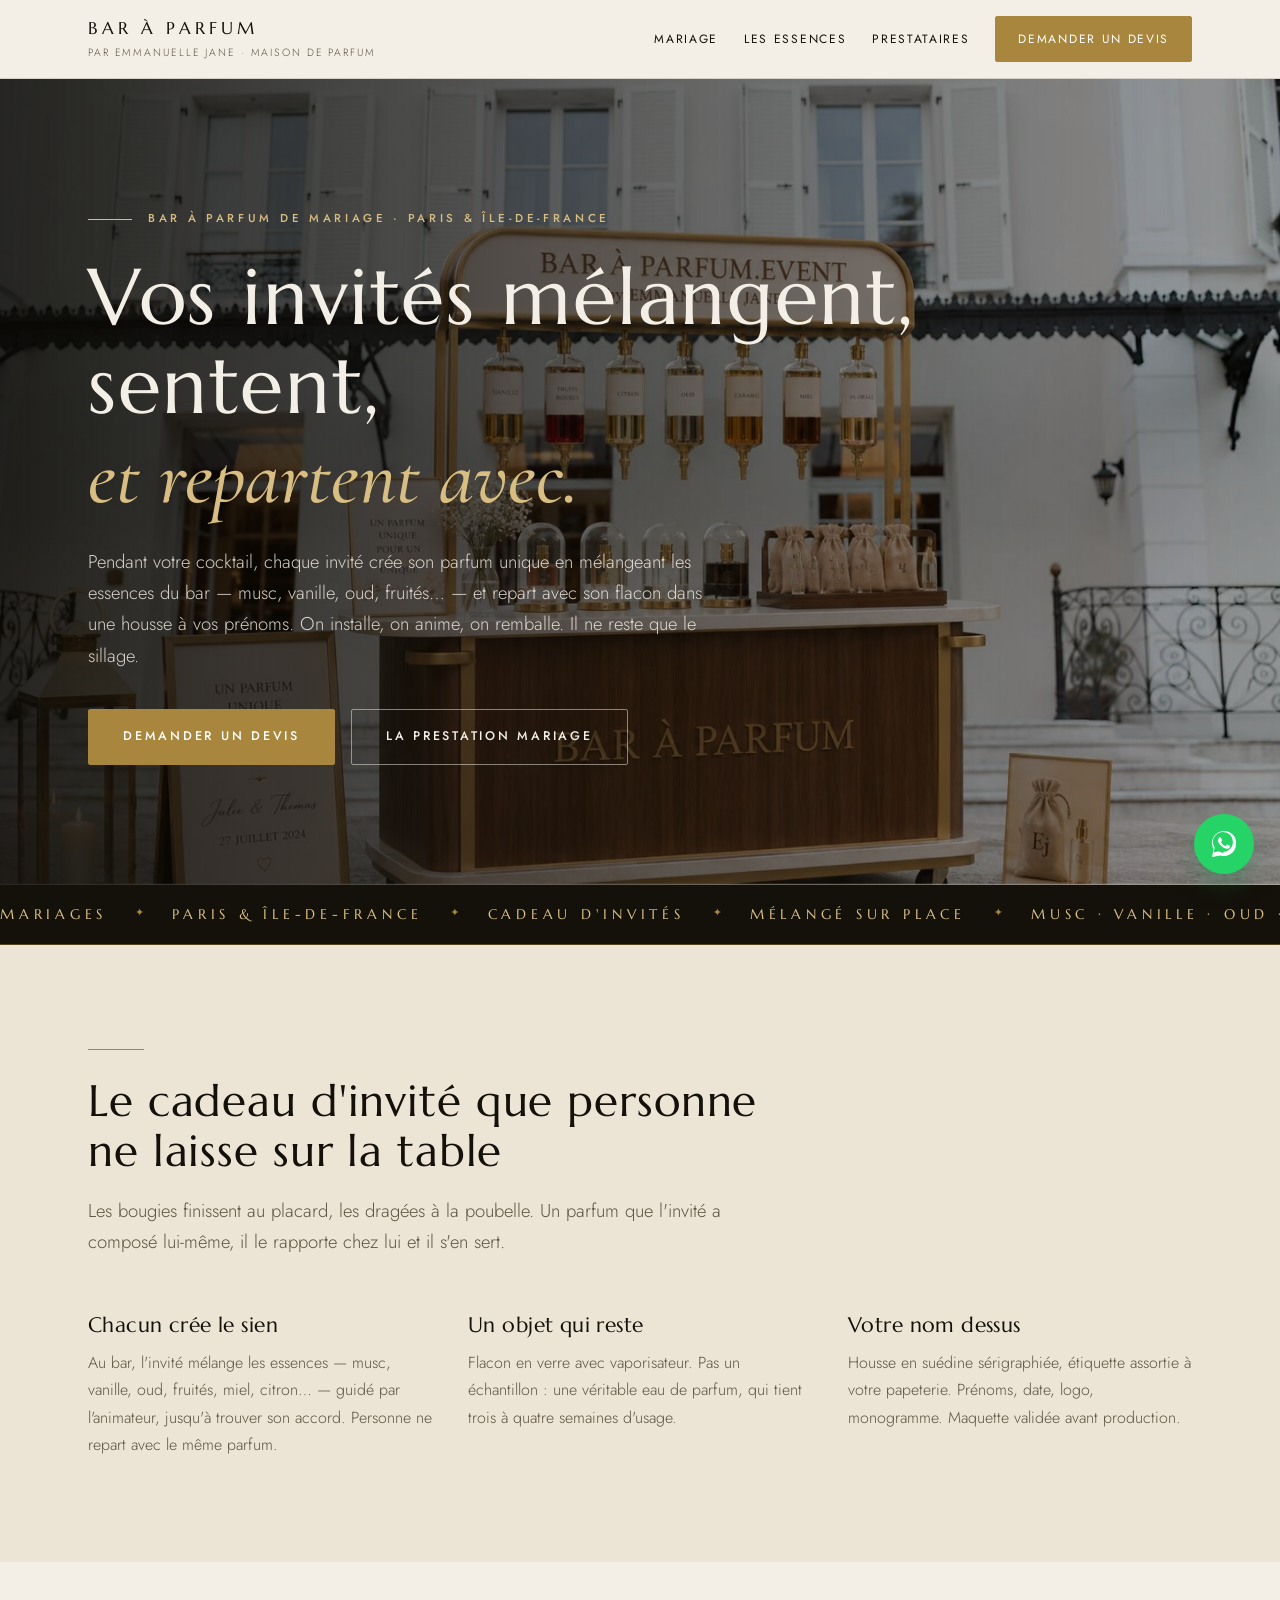
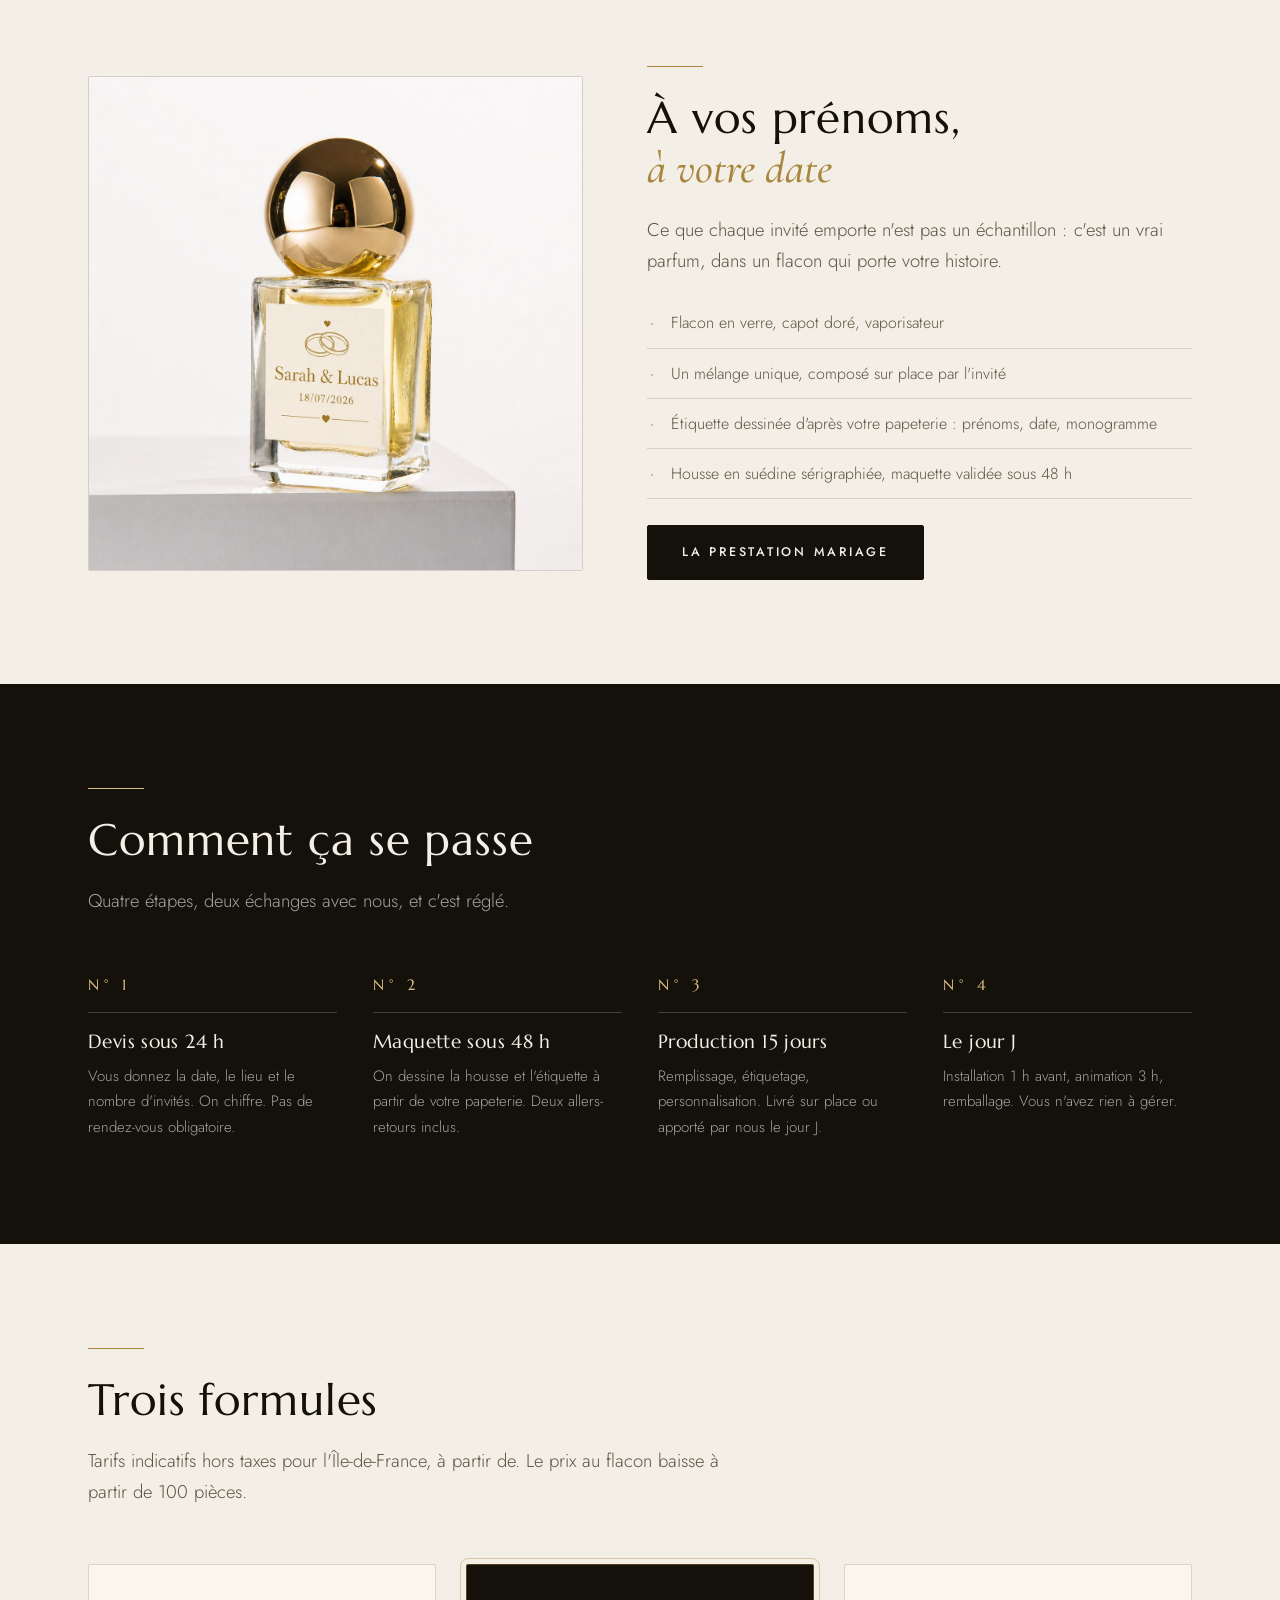
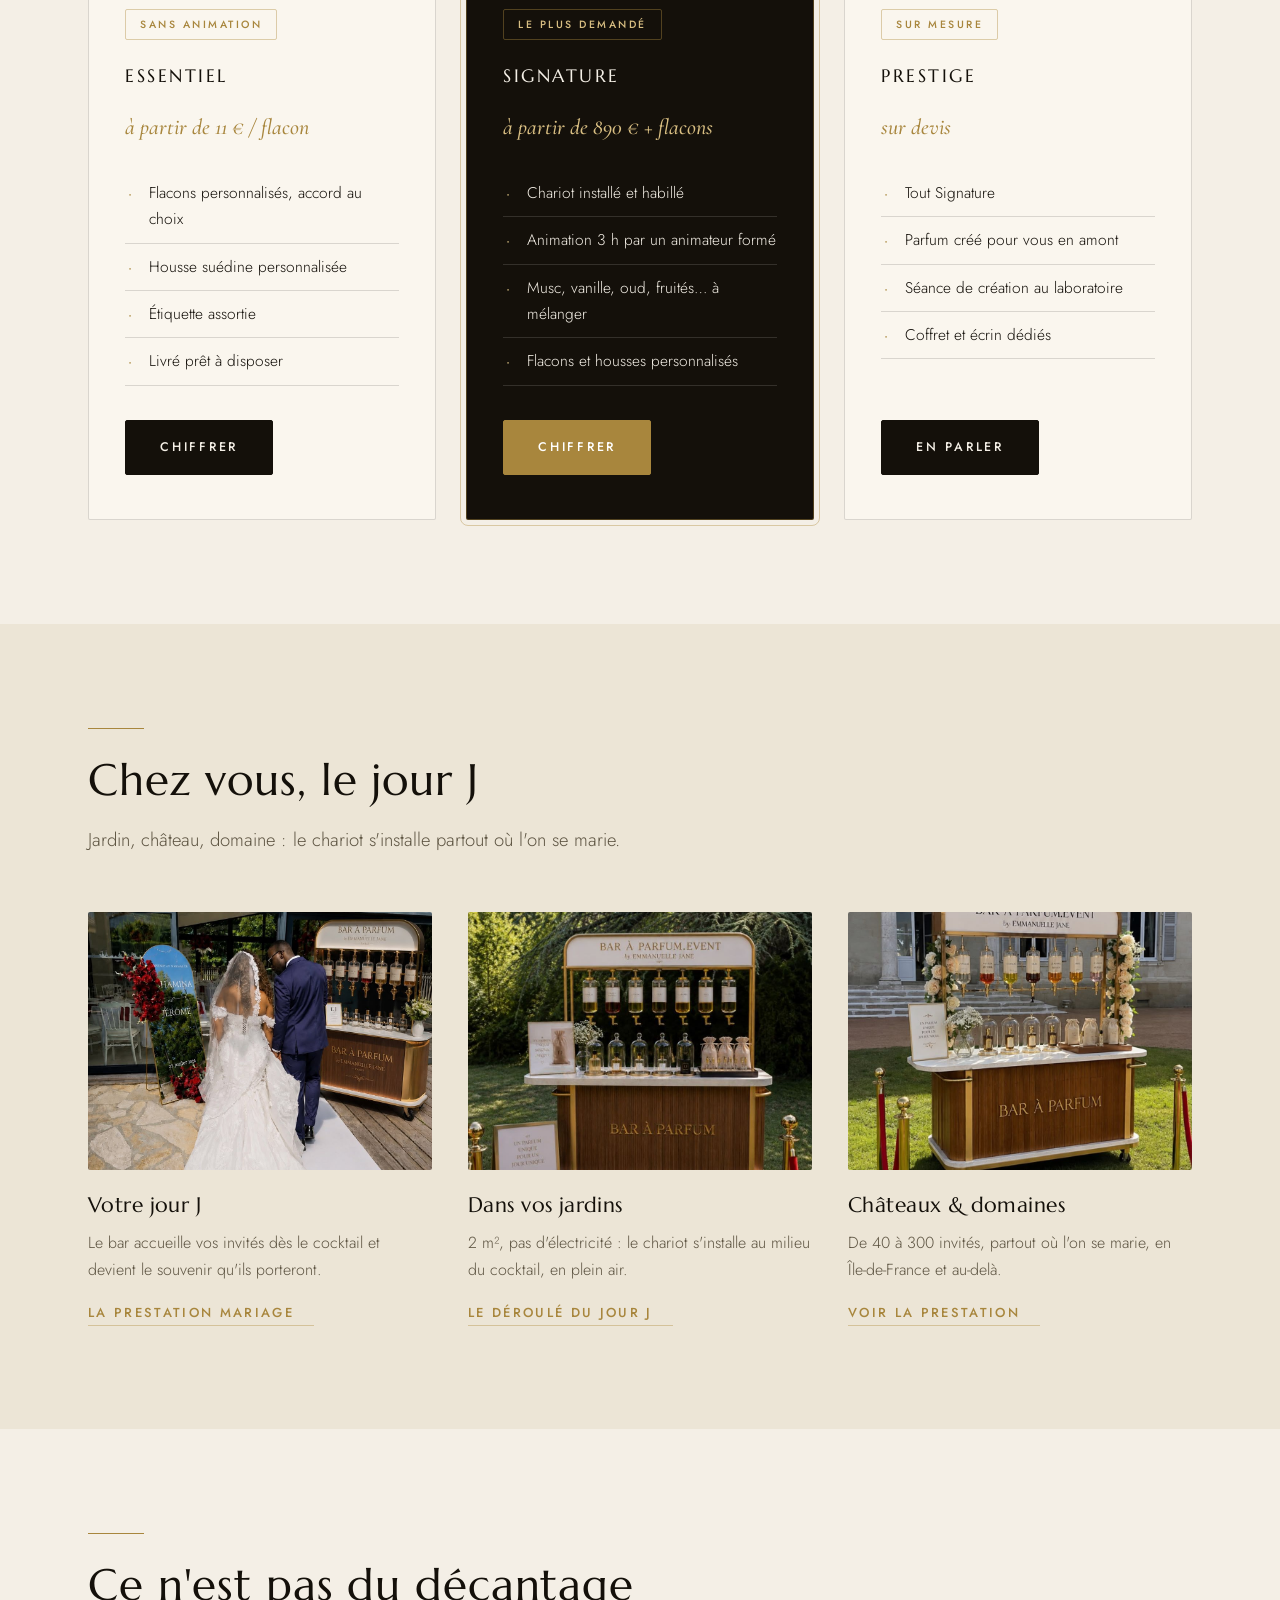
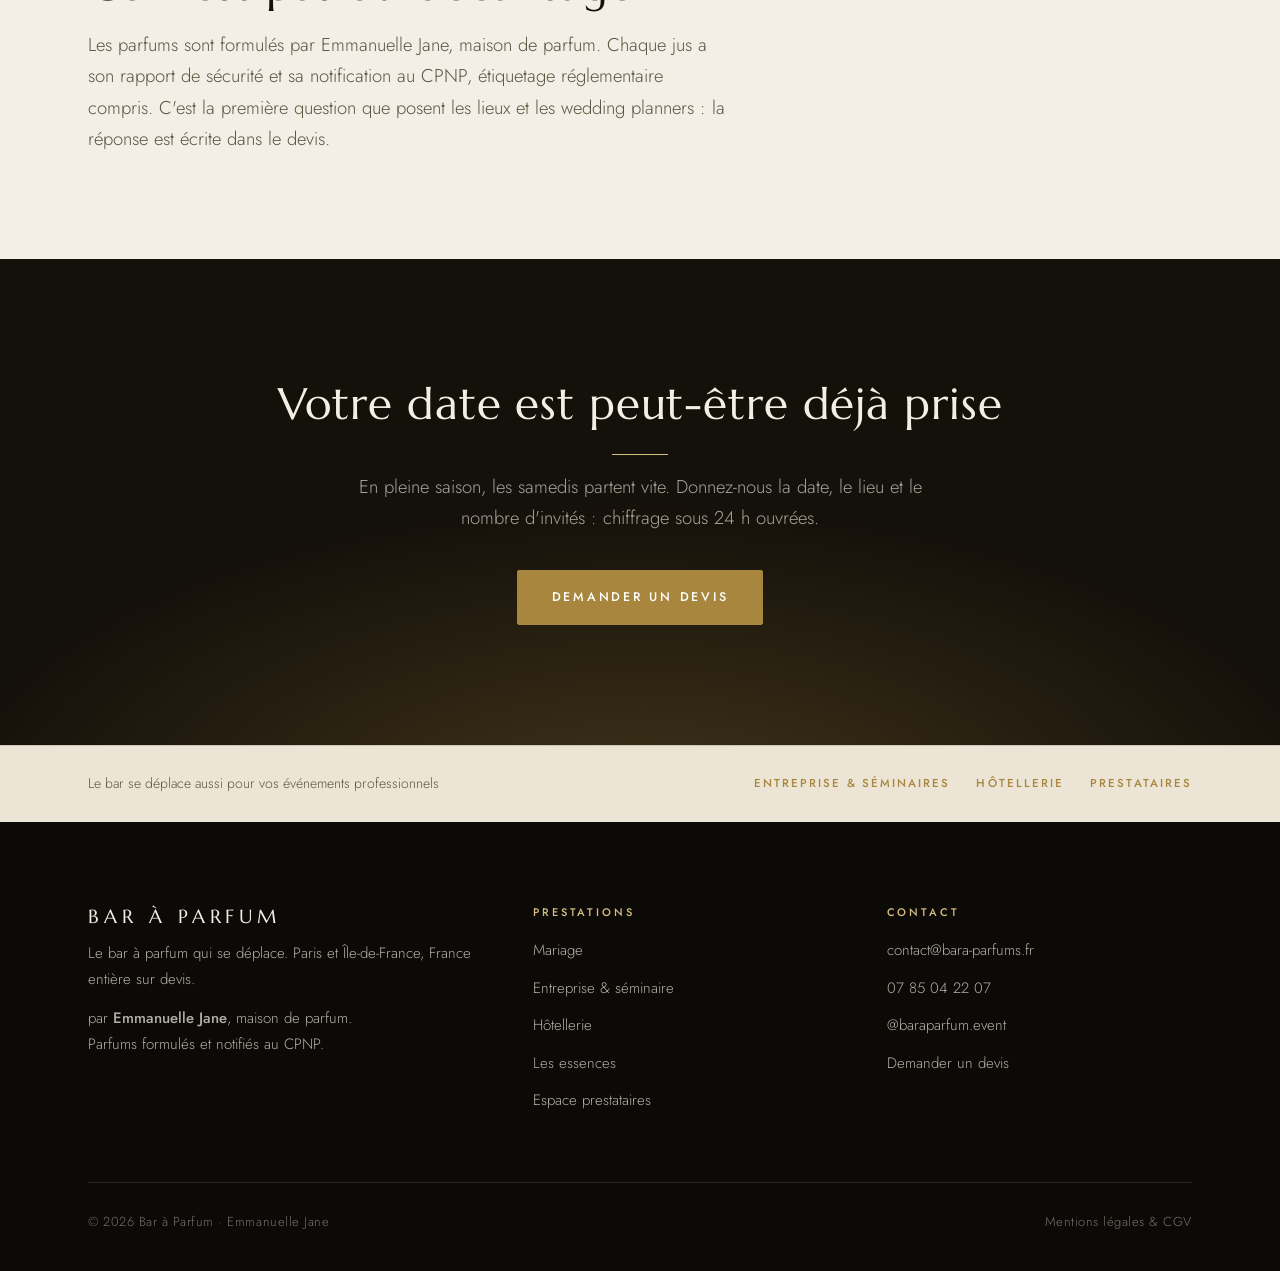
==== commit 09f15939: "Bouton WhatsApp flottant et vrai numéro de téléphone Bouton WhatsApp fixe en bas à droite de toutes " ====
--- a/index.html
+++ b/index.html
@@ -274,7 +274,7 @@
         <h4>Contact</h4>
         <ul>
           <li><a href="mailto:contact@bara-parfums.fr">contact@bara-parfums.fr</a></li>
-          <li><a href="tel:+33100000000">01 00 00 00 00</a></li>
+          <li><a href="tel:+33785042207">07 85 04 22 07</a></li>
           <li><a href="https://instagram.com/baraparfum.event" rel="noopener">@baraparfum.event</a></li>
           <li><a href="devis.html">Demander un devis</a></li>
         </ul>
@@ -287,6 +287,9 @@
   </div>
 </footer>
 
+<a class="wa-fab" href="https://wa.me/33785042207?text=Bonjour%2C%20je%20souhaite%20un%20devis%20pour%20le%20bar%20%C3%A0%20parfum" target="_blank" rel="noopener" aria-label="Nous contacter sur WhatsApp">
+  <svg viewBox="0 0 32 32" xmlns="http://www.w3.org/2000/svg"><path d="M16.04 3C9.42 3 4.05 8.36 4.05 14.97c0 2.11.55 4.17 1.6 5.99L4 29l8.23-1.6a12 12 0 0 0 3.81.62h.01c6.61 0 11.98-5.36 11.98-11.97A11.9 11.9 0 0 0 16.04 3zm0 21.99h-.01c-1.79 0-3.55-.48-5.08-1.39l-.36-.22-4.88.95.99-4.76-.24-.39a9.92 9.92 0 0 1-1.52-5.28c0-5.5 4.48-9.97 9.99-9.97a9.9 9.9 0 0 1 9.98 9.98c0 5.5-4.47 9.97-9.97 9.97l.1.11zm5.47-7.47c-.3-.15-1.77-.87-2.04-.97-.27-.1-.47-.15-.67.15-.2.3-.77.97-.94 1.17-.17.2-.35.22-.65.07-.3-.15-1.26-.46-2.4-1.48-.89-.79-1.49-1.77-1.66-2.07-.17-.3-.02-.46.13-.61.13-.13.3-.35.45-.52.15-.17.2-.3.3-.5.1-.2.05-.37-.02-.52-.08-.15-.68-1.62-.93-2.22-.24-.58-.49-.5-.67-.51h-.57c-.2 0-.52.07-.8.37-.27.3-1.04 1.02-1.04 2.5 0 1.47 1.07 2.89 1.22 3.09.15.2 2.11 3.22 5.1 4.51.71.31 1.27.49 1.7.63.72.23 1.37.2 1.88.12.57-.09 1.77-.72 2.02-1.42.25-.7.25-1.3.17-1.42-.07-.12-.27-.2-.57-.35z"/></svg>
+</a>
 <script src="assets/main.js"></script>
 </body>
 </html>
--- a/assets/style.css
+++ b/assets/style.css
@@ -371,6 +371,20 @@
 .legal h2:first-of-type{margin-top:0}
 .legal p,.legal li{color:var(--ink-2);font-size:16px}
 .legal ul{padding-left:22px;margin-bottom:14px}
+
+/* ── Bouton WhatsApp flottant ────────────────────────────── */
+.wa-fab{
+  position:fixed;right:26px;bottom:26px;z-index:60;
+  width:60px;height:60px;border-radius:50%;
+  background:#25d366;display:flex;align-items:center;justify-content:center;
+  box-shadow:0 12px 30px -10px rgba(18,140,66,.65);
+  transition:transform .25s ease,box-shadow .25s ease;
+}
+.wa-fab:hover{transform:translateY(-3px) scale(1.05);box-shadow:0 18px 38px -12px rgba(18,140,66,.75)}
+.wa-fab svg{width:32px;height:32px;fill:#fff}
+@media (max-width:680px){
+  .wa-fab{right:18px;bottom:18px;width:56px;height:56px}
+}
 
 /* ── Apparition au scroll ────────────────────────────────── */
 .rise{opacity:0;transform:translateY(34px);transition:opacity 1s cubic-bezier(.22,.61,.36,1),transform 1s cubic-bezier(.22,.61,.36,1)}
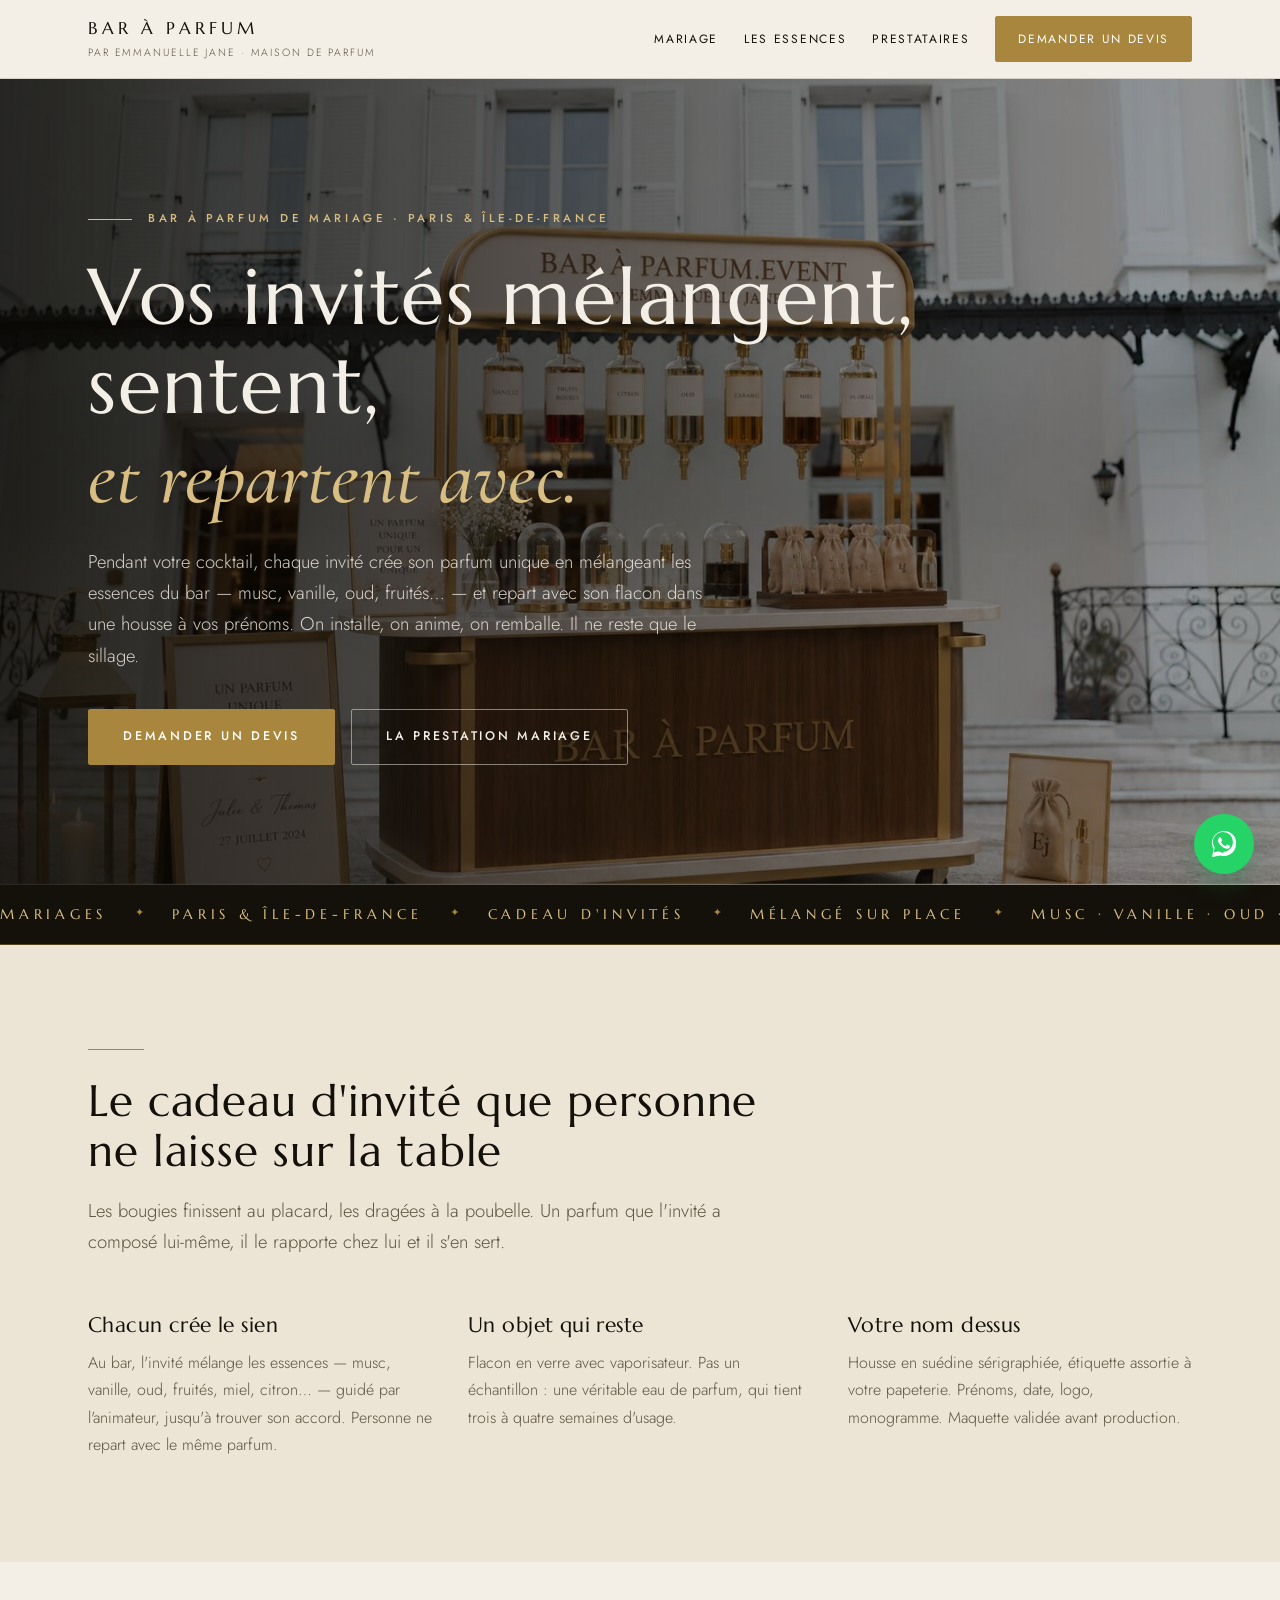
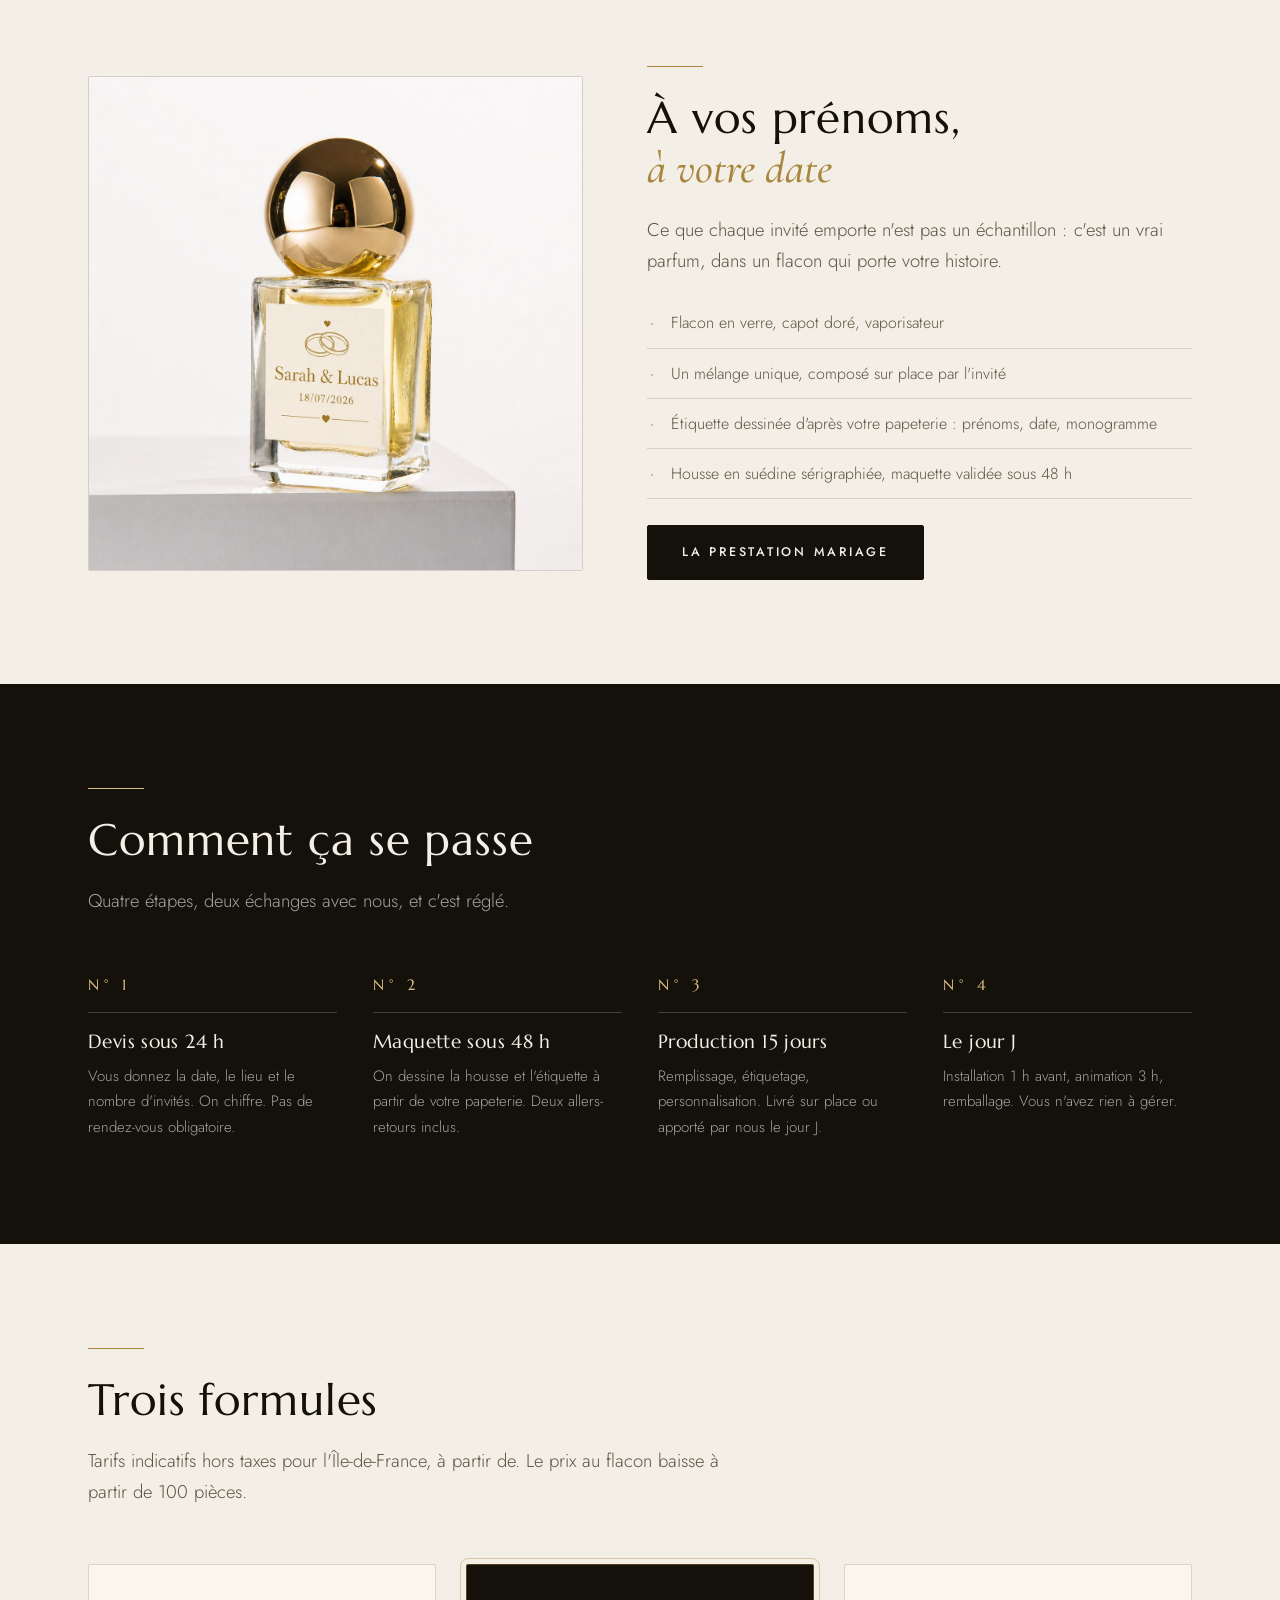
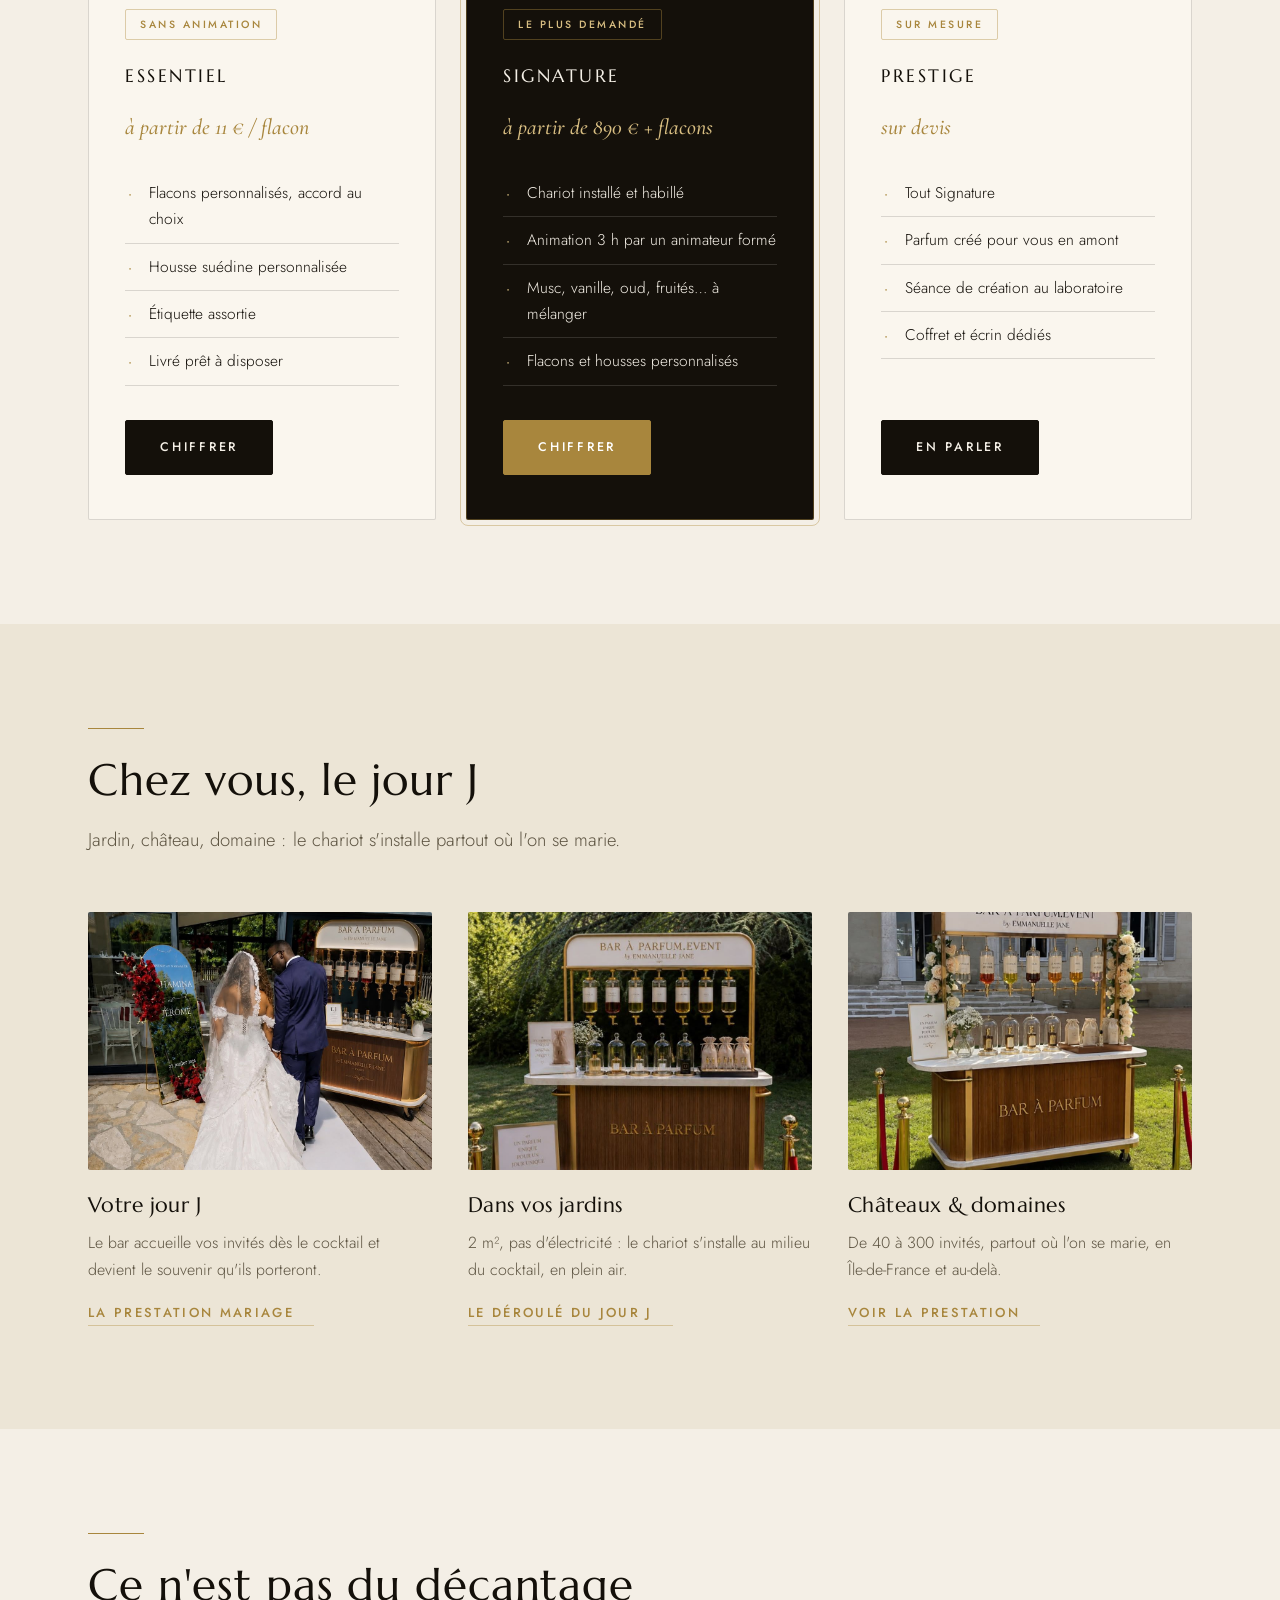
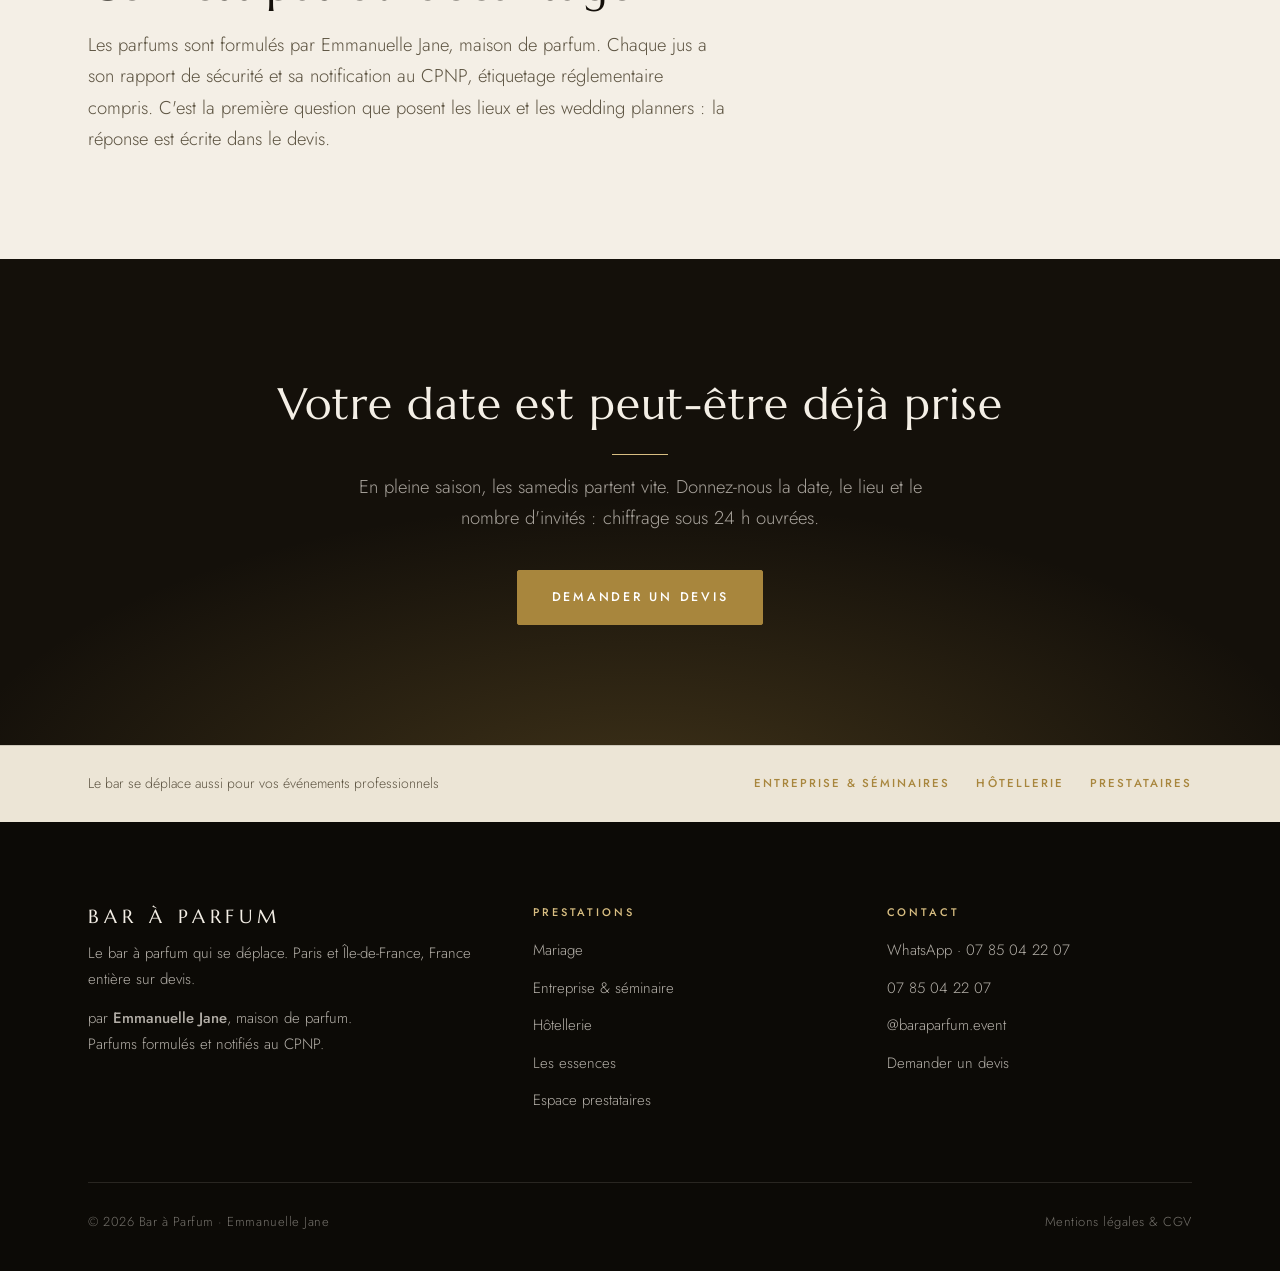
==== commit 8ea0f476: "Contact 100 % WhatsApp et Instagram, plus d'email Les formulaires devis et prestataires ouvrent What" ====
--- a/index.html
+++ b/index.html
@@ -273,7 +273,7 @@
       <div>
         <h4>Contact</h4>
         <ul>
-          <li><a href="mailto:contact@bara-parfums.fr">contact@bara-parfums.fr</a></li>
+          <li><a href="https://wa.me/33785042207" rel="noopener">WhatsApp · 07 85 04 22 07</a></li>
           <li><a href="tel:+33785042207">07 85 04 22 07</a></li>
           <li><a href="https://instagram.com/baraparfum.event" rel="noopener">@baraparfum.event</a></li>
           <li><a href="devis.html">Demander un devis</a></li>
--- a/assets/style.css
+++ b/assets/style.css
@@ -362,6 +362,7 @@
 .photo-band{height:clamp(320px,46vw,560px);overflow:hidden;border-bottom:1px solid var(--line)}
 .photo-band img{width:100%;height:100%;object-fit:cover;display:block}
 .cell-photo{border-radius:var(--radius);overflow:hidden;aspect-ratio:4/3;margin-bottom:24px}
+.cell-photo--tall{aspect-ratio:3/4}
 .cell-photo img{width:100%;height:100%;object-fit:cover;display:block;transition:transform .6s ease}
 .cell:hover .cell-photo img{transform:scale(1.05)}
 
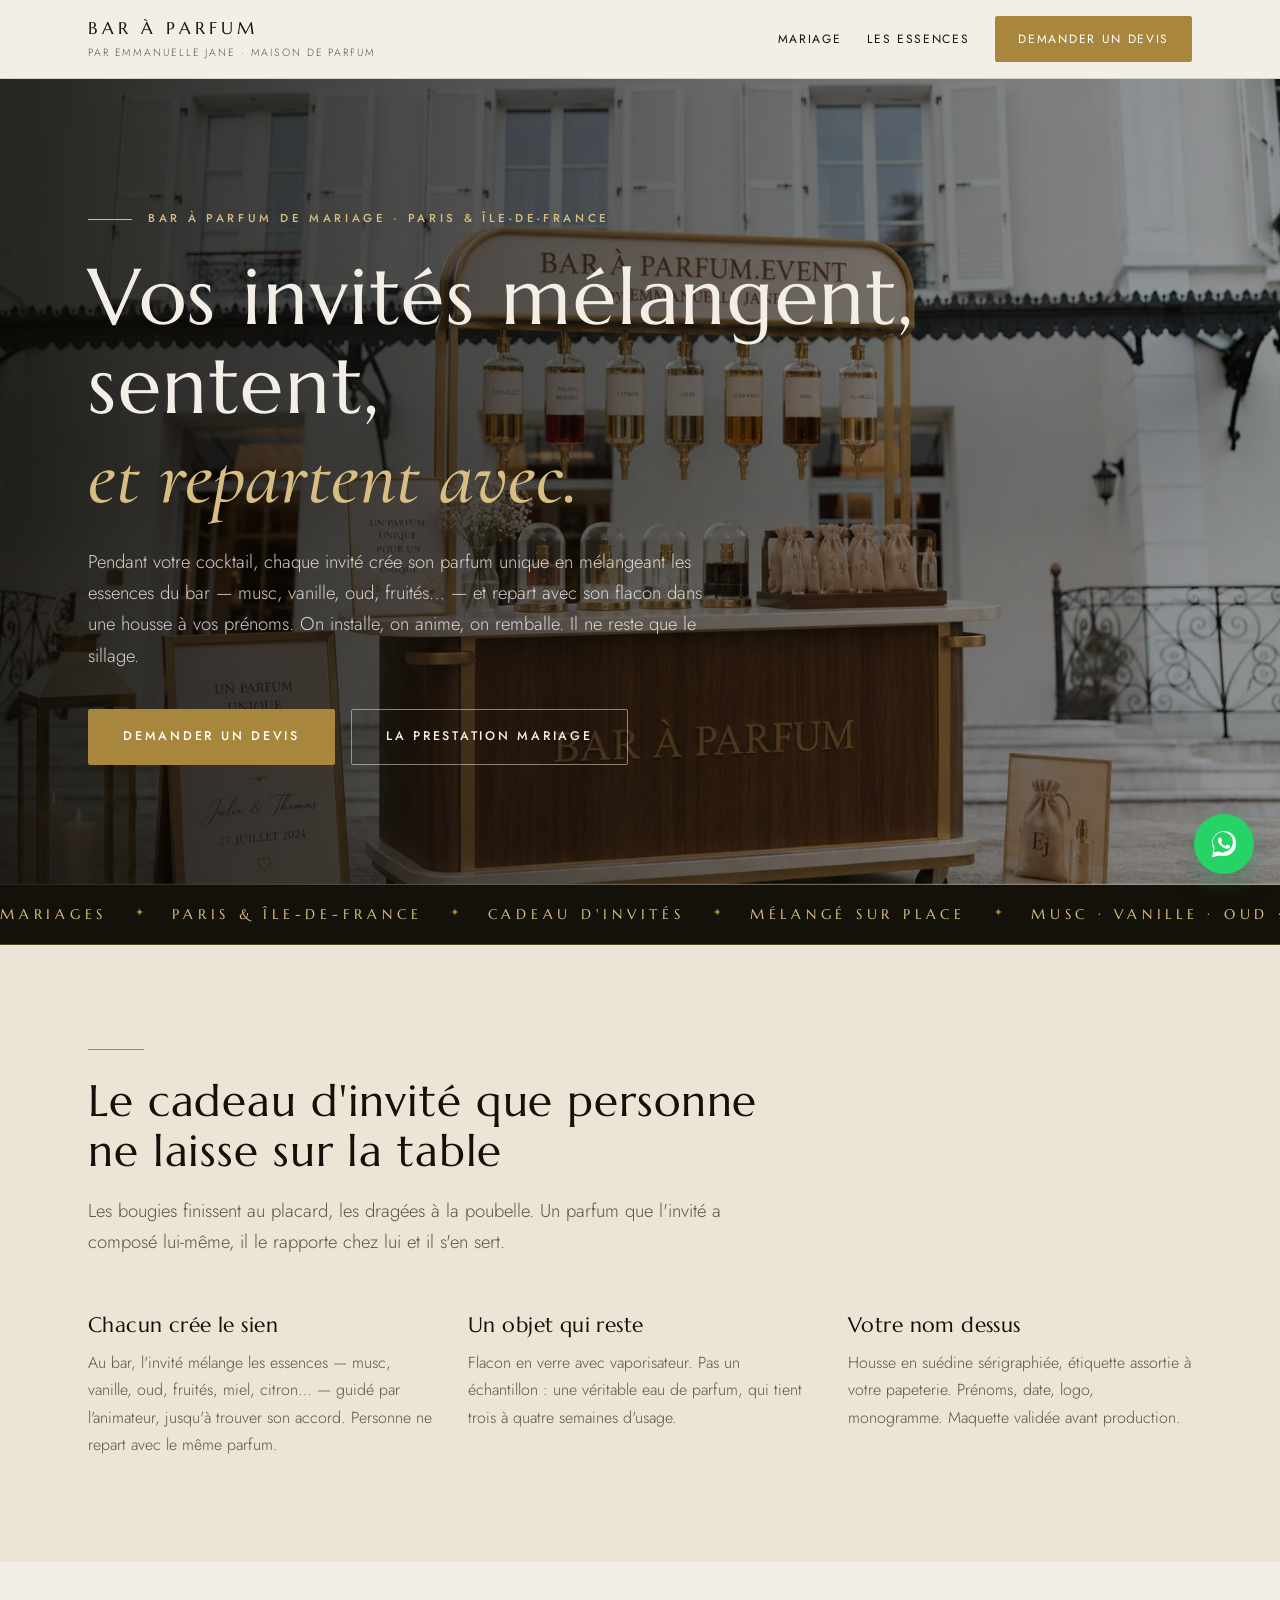
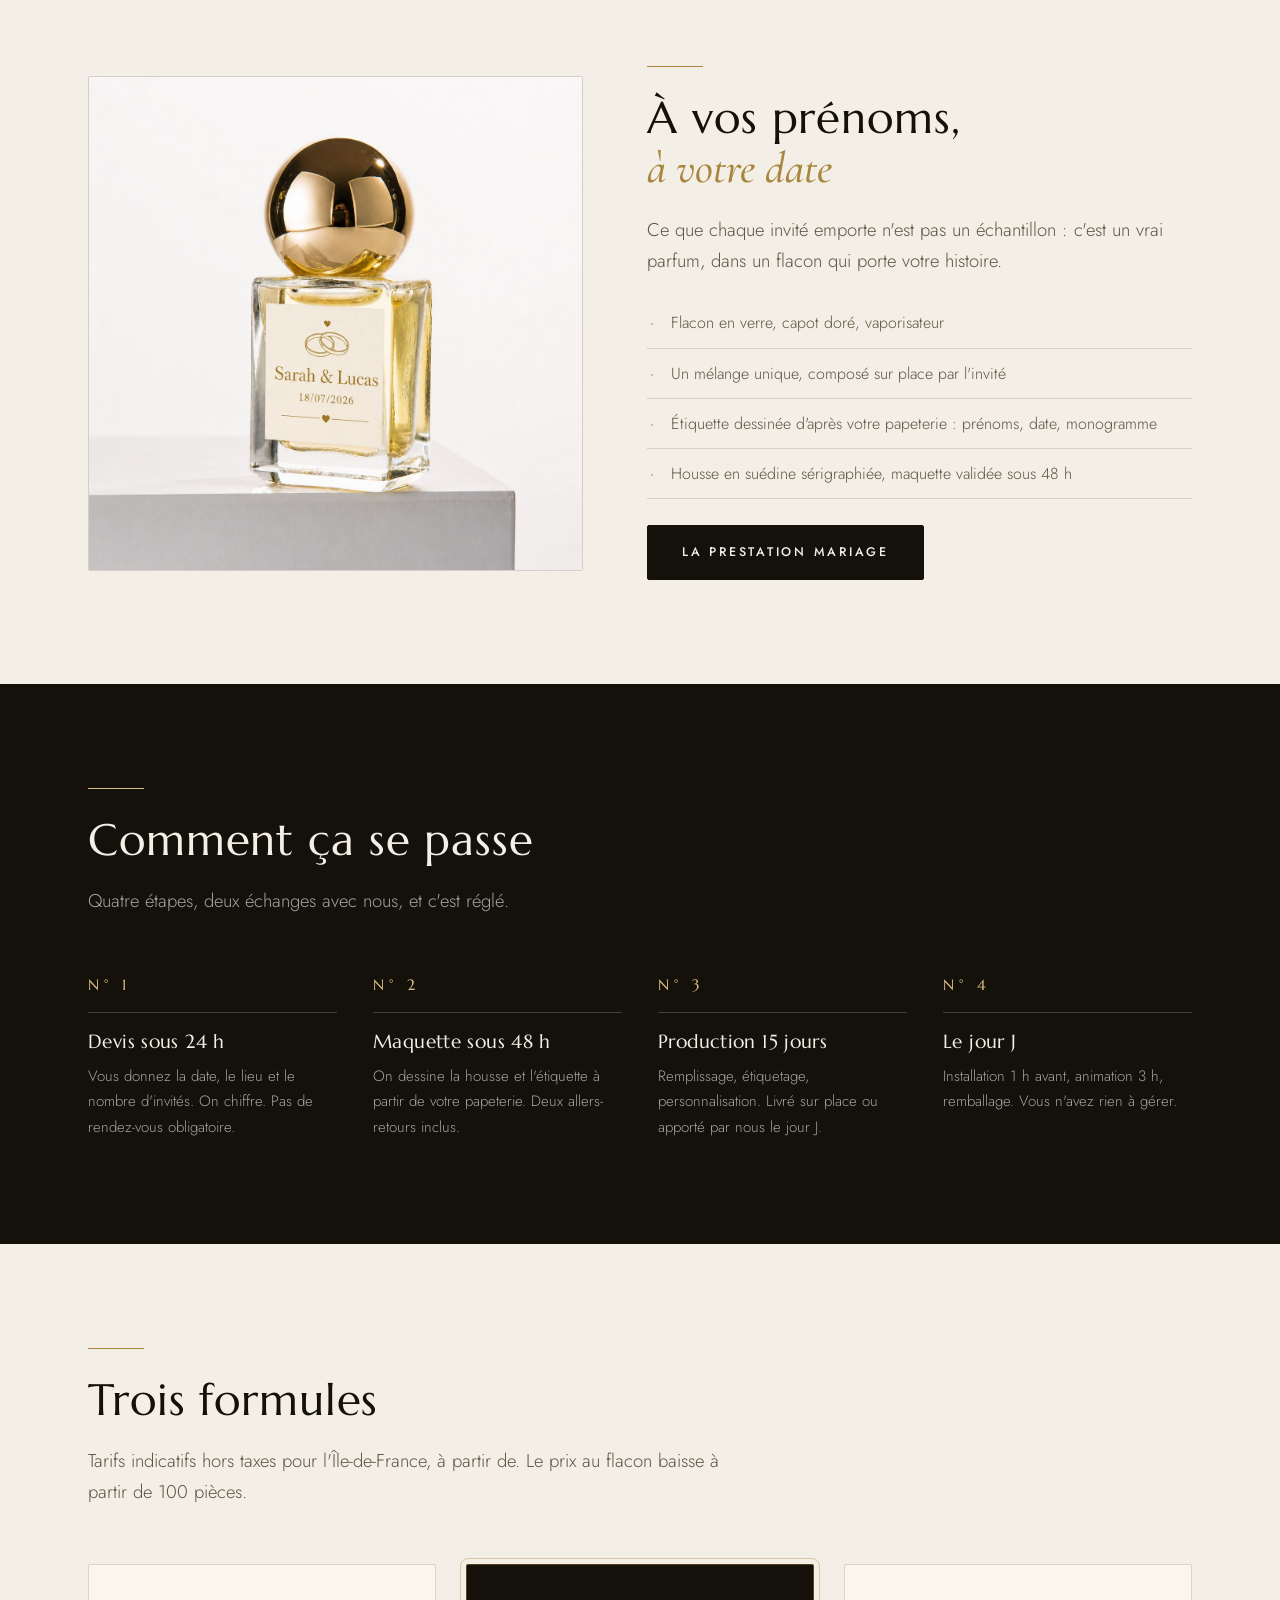
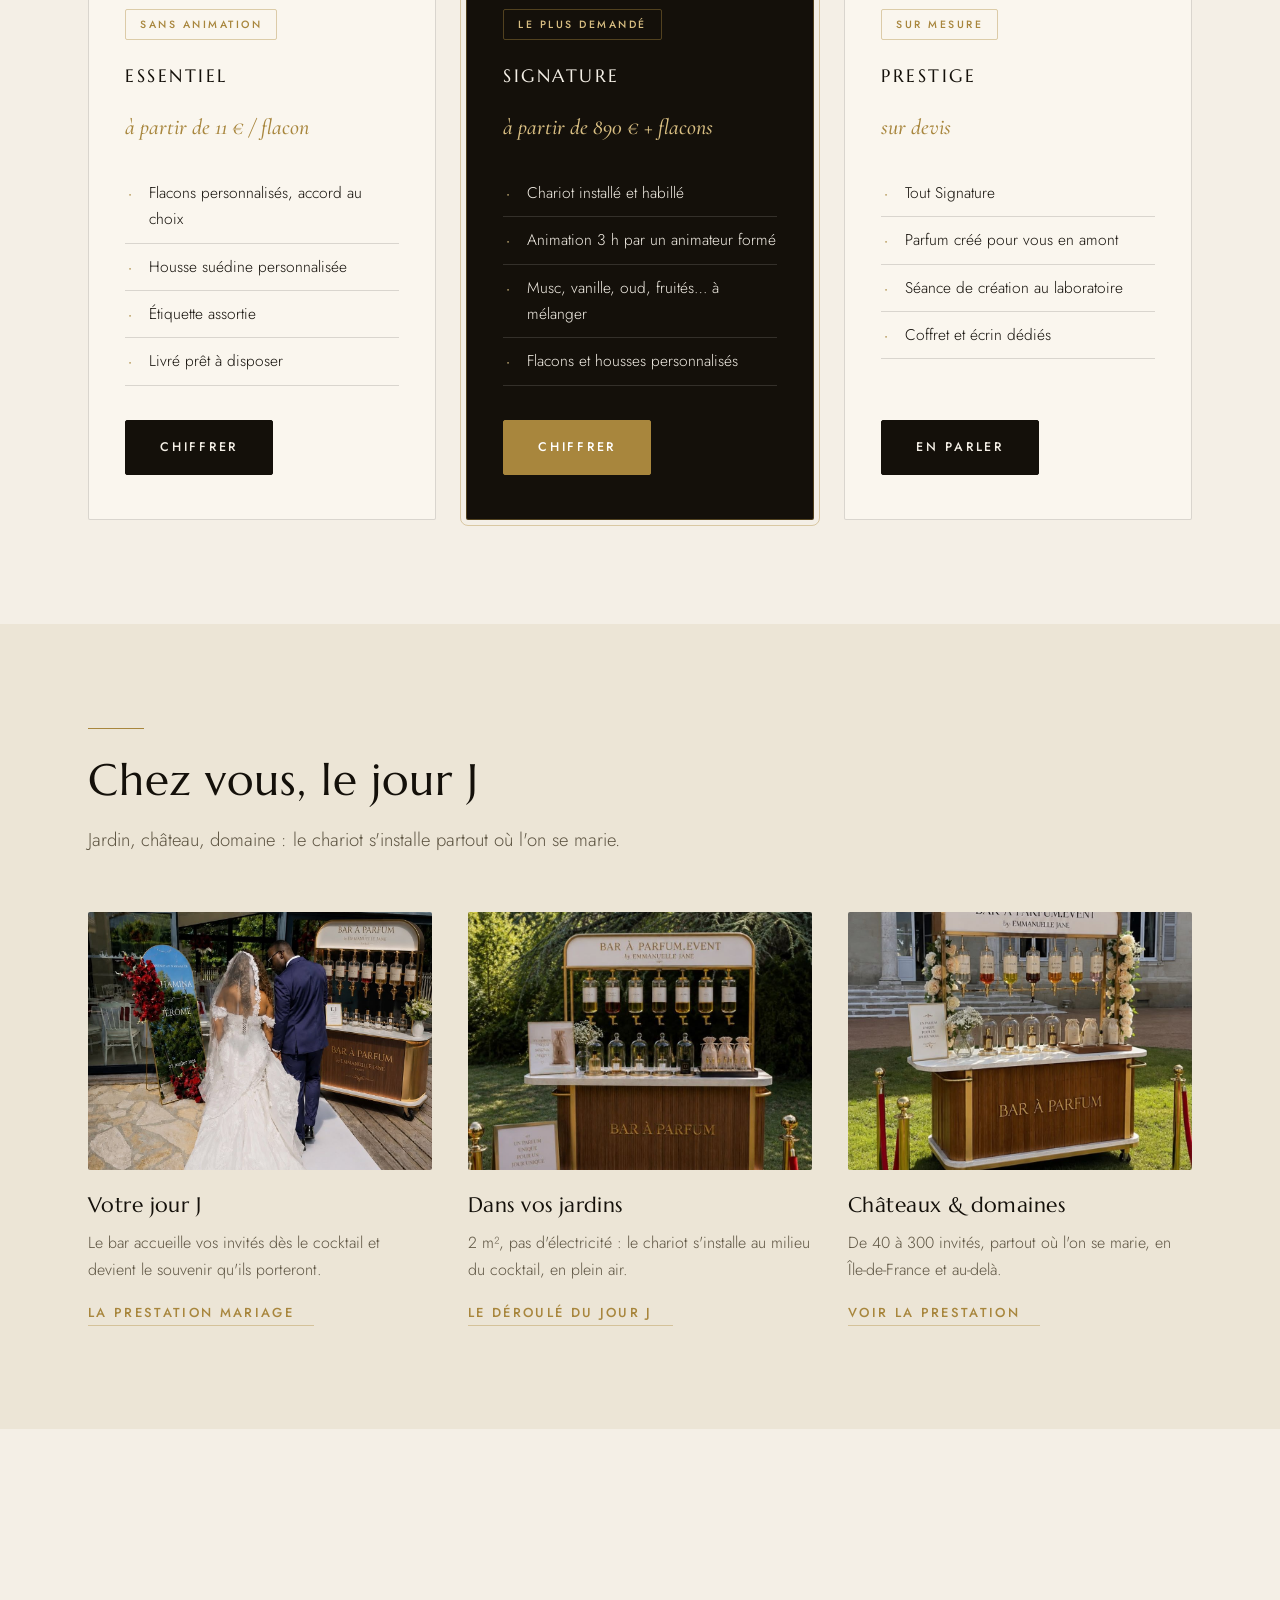
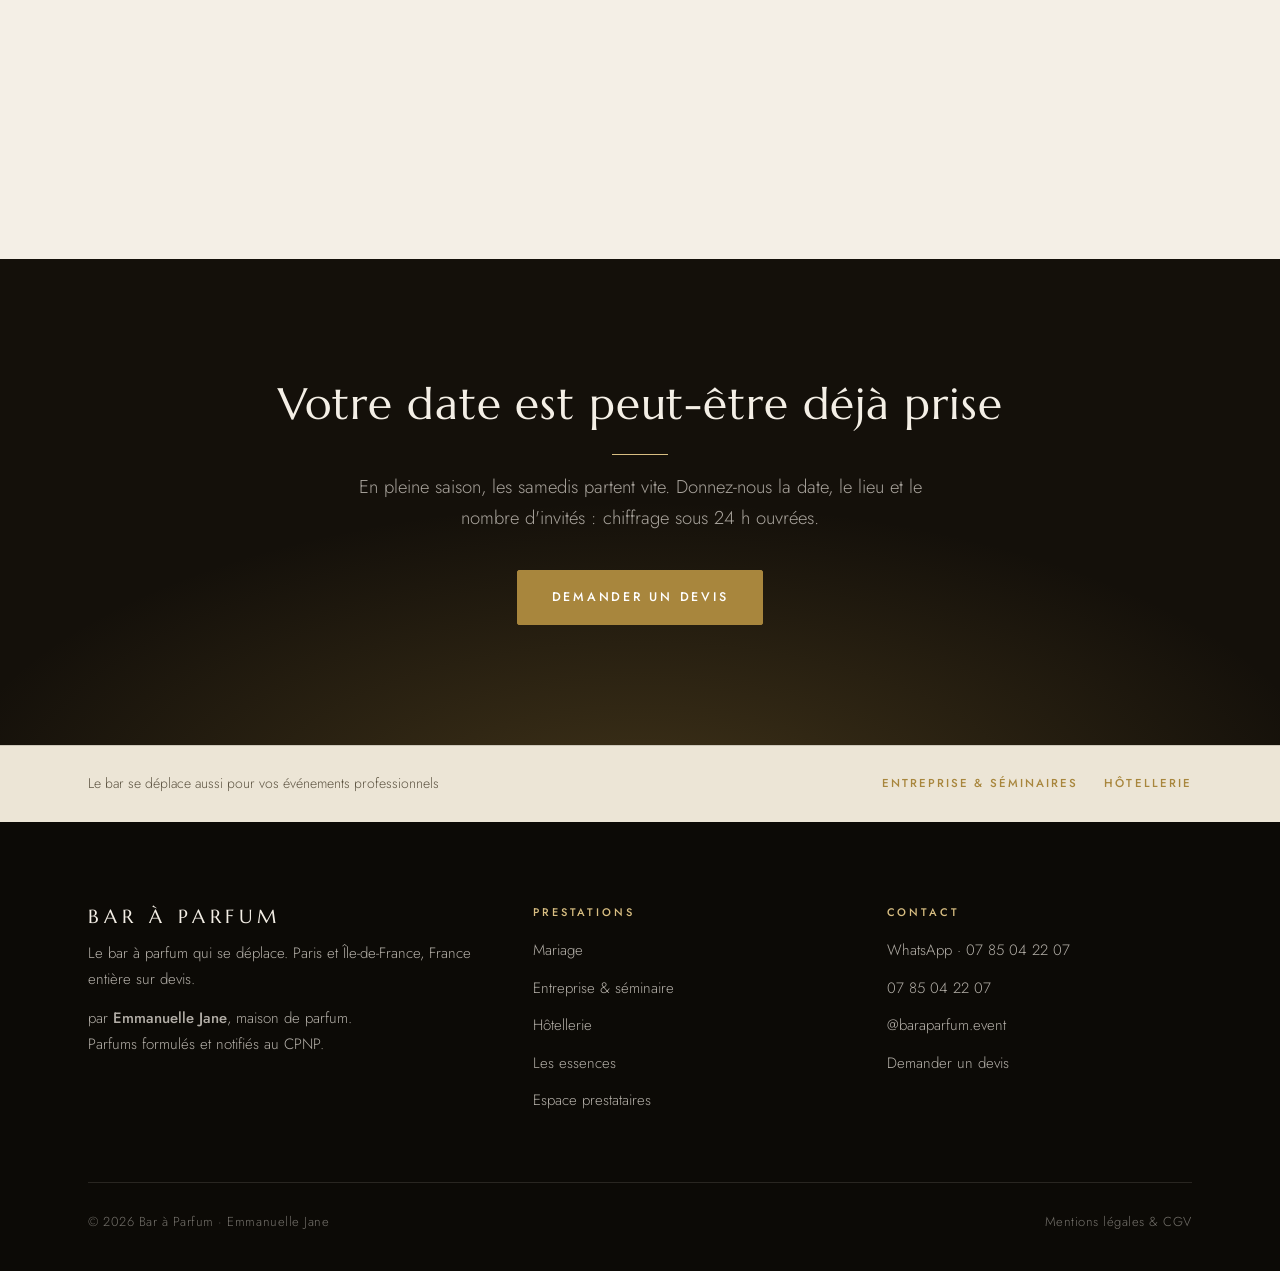
==== commit e0bfd384: "Favicon flacon doré et retrait de l'onglet Prestataires du menu Favicon SVG + PNG 32/180/512 (flacon" ====
--- a/index.html
+++ b/index.html
@@ -12,6 +12,9 @@
 <link rel="preconnect" href="https://fonts.googleapis.com">
 <link rel="preconnect" href="https://fonts.gstatic.com" crossorigin>
 <link href="https://fonts.googleapis.com/css2?family=Marcellus&family=Cormorant+Garamond:ital,wght@1,400;1,500&family=Jost:wght@300;400;500&display=swap" rel="stylesheet">
+<link rel="icon" type="image/svg+xml" href="assets/img/favicon.svg">
+<link rel="icon" type="image/png" sizes="32x32" href="assets/img/favicon-32.png">
+<link rel="apple-touch-icon" href="assets/img/apple-touch-icon.png">
 <link rel="stylesheet" href="assets/style.css">
 </head>
 <body>
@@ -26,7 +29,6 @@
     <nav class="nav" id="nav">
       <a href="mariage.html">Mariage</a>
       <a href="collection.html">Les essences</a>
-      <a href="prestataires.html">Prestataires</a>
       <a class="btn" href="devis.html">Demander un devis</a>
     </nav>
   </div>
@@ -246,7 +248,6 @@
     <nav>
       <a href="entreprise.html">Entreprise &amp; séminaires</a>
       <a href="hotellerie.html">Hôtellerie</a>
-      <a href="prestataires.html">Prestataires</a>
     </nav>
   </div>
 </section>
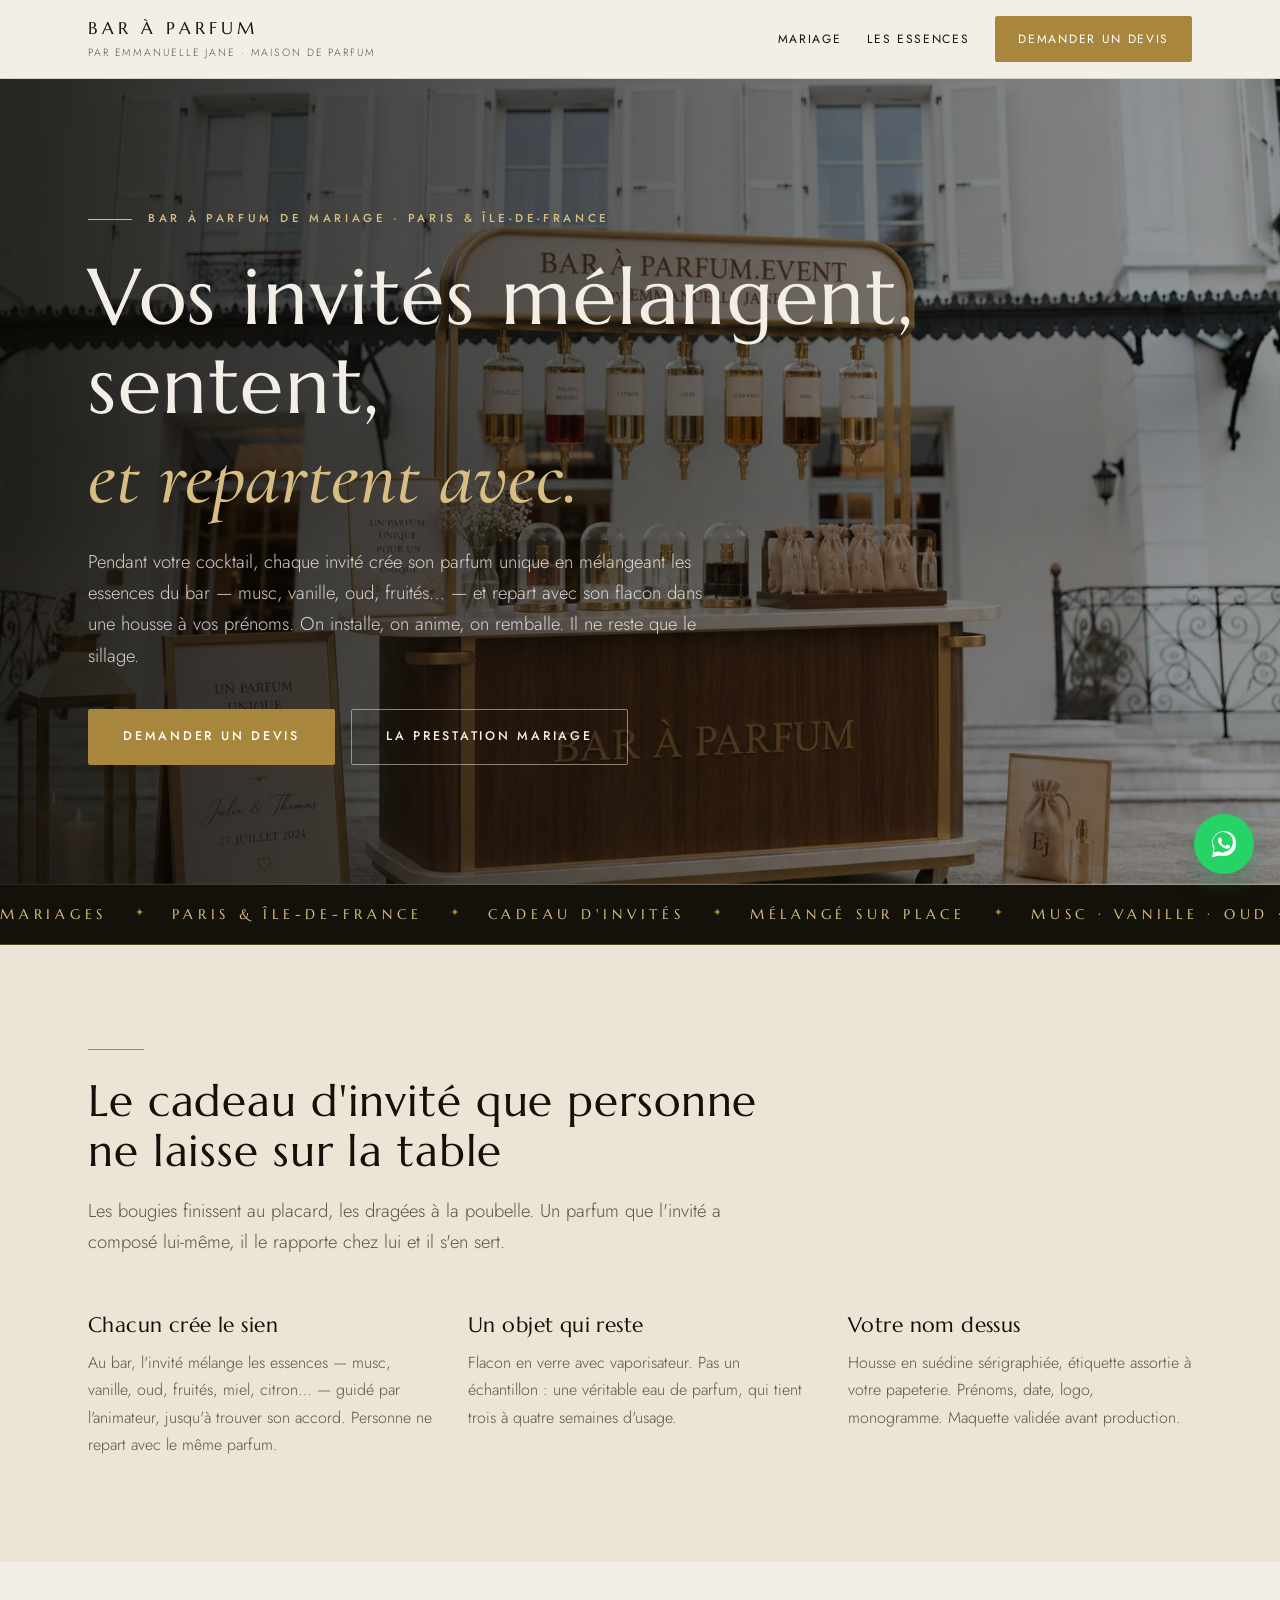
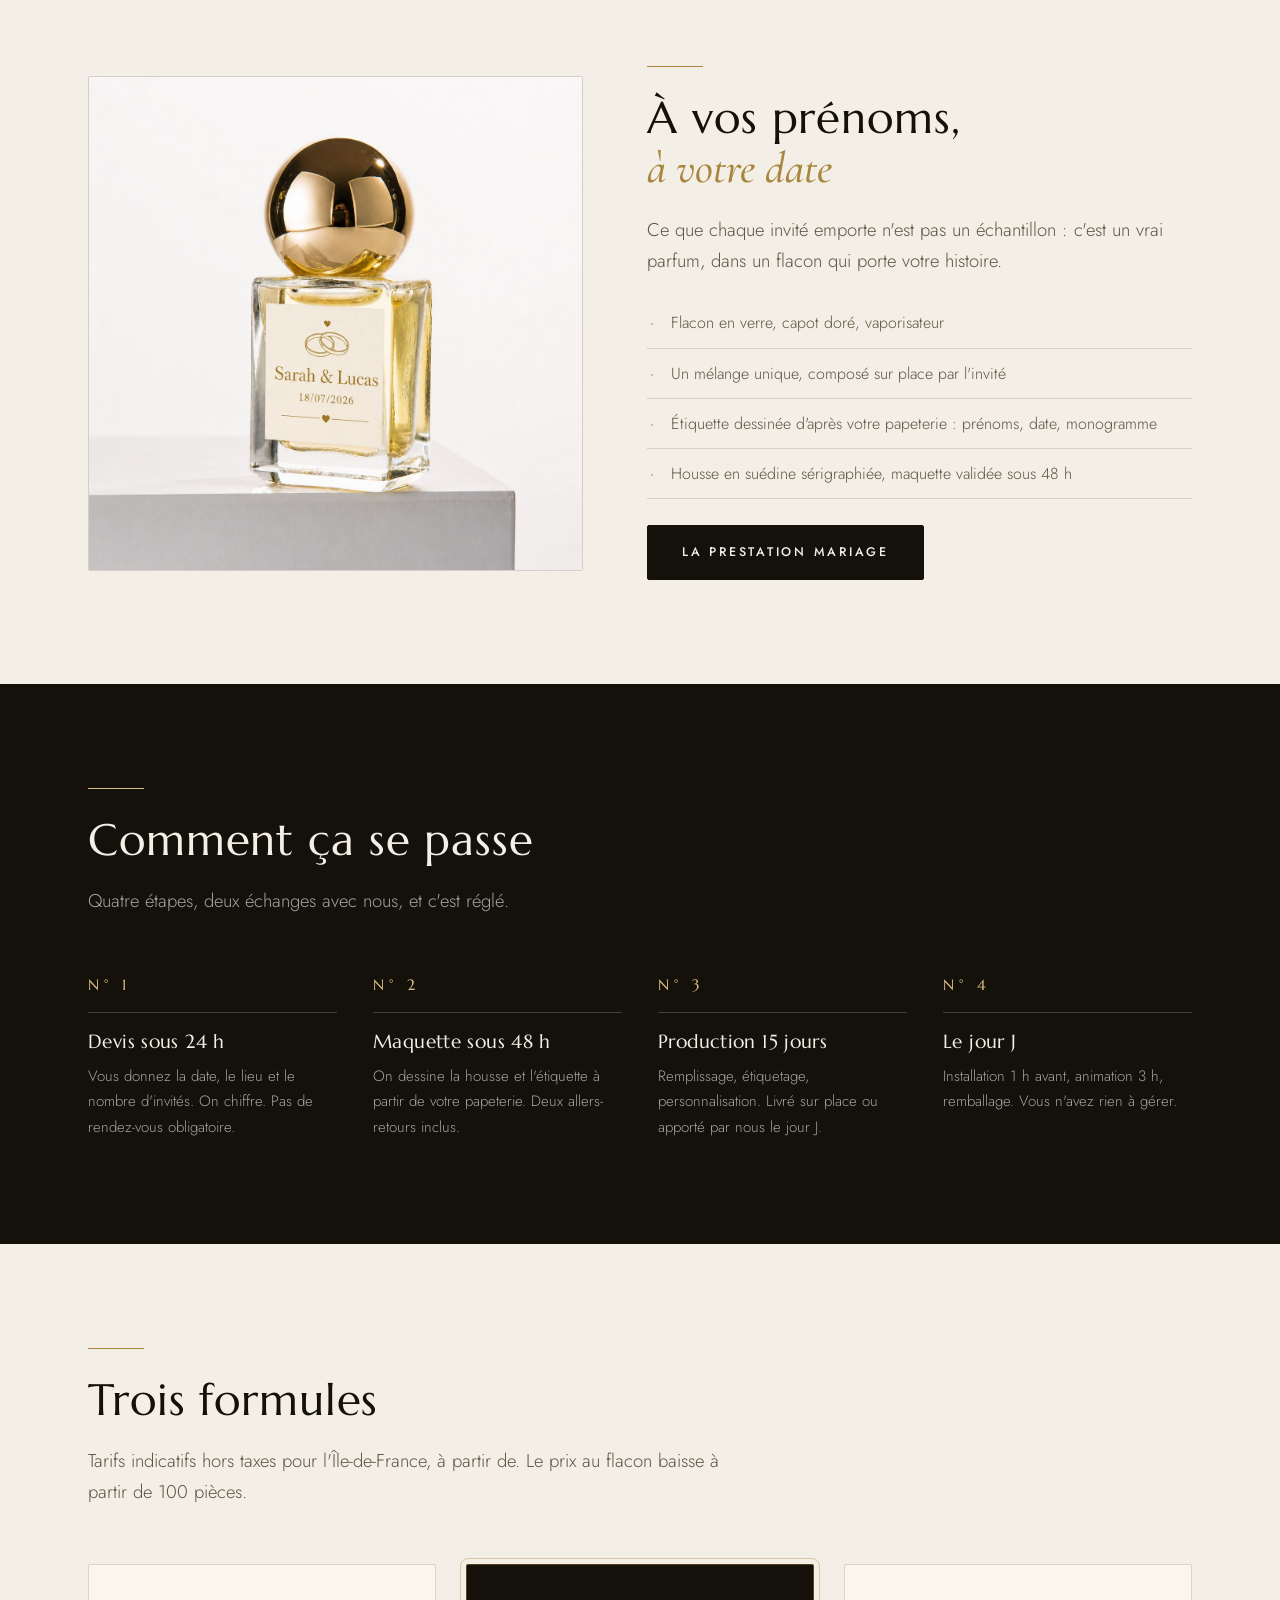
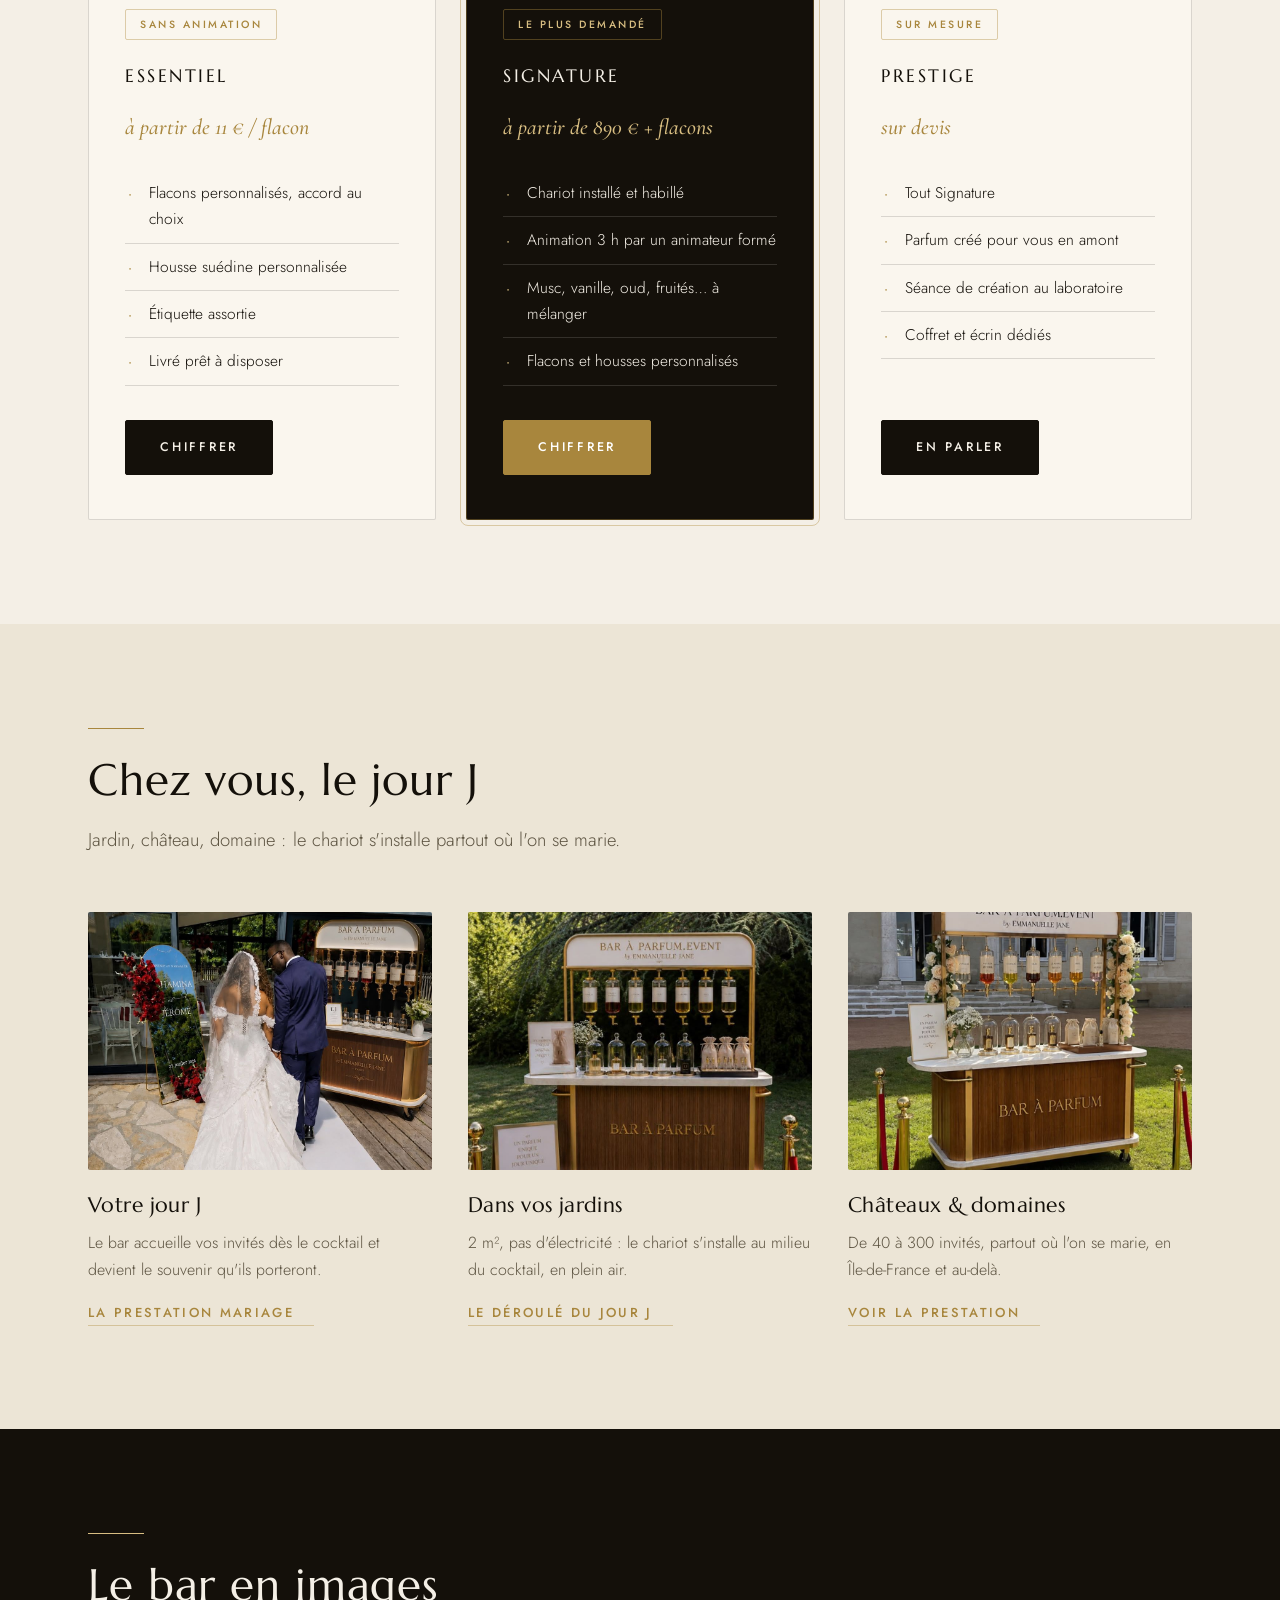
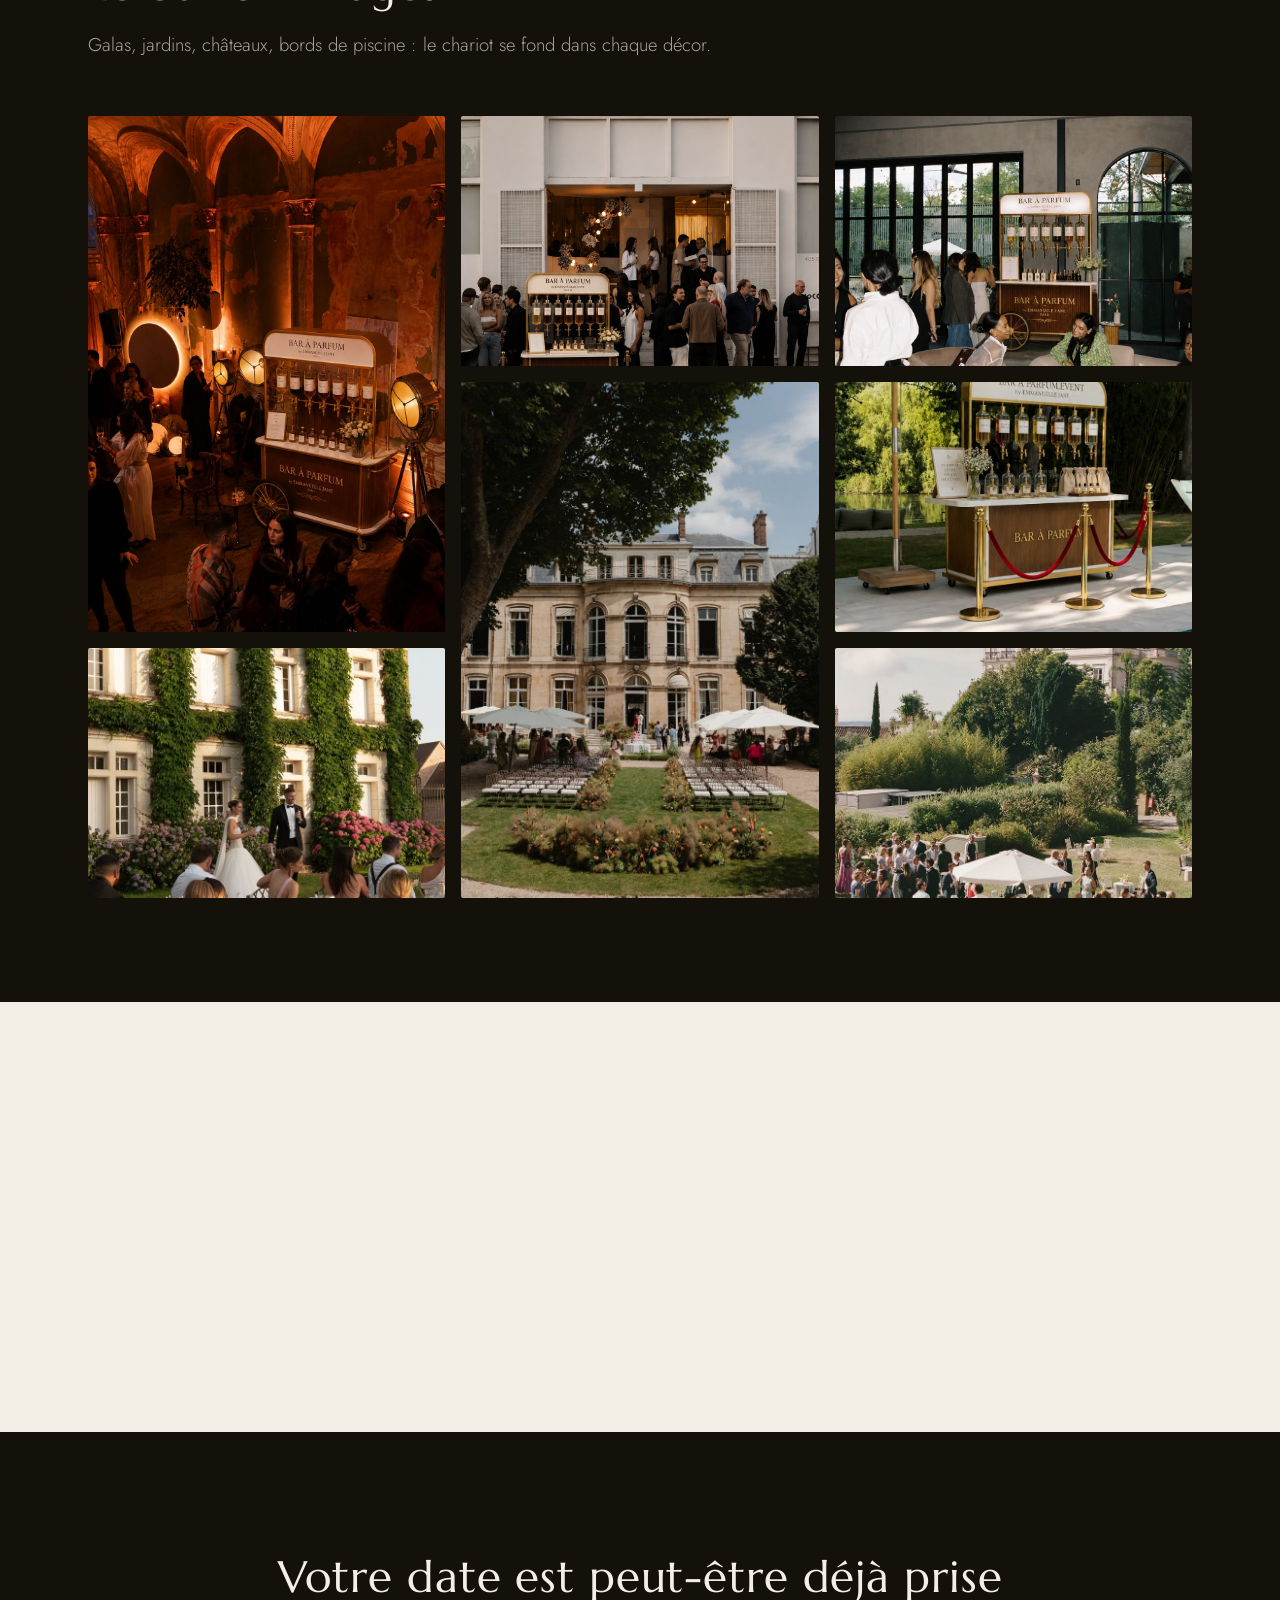
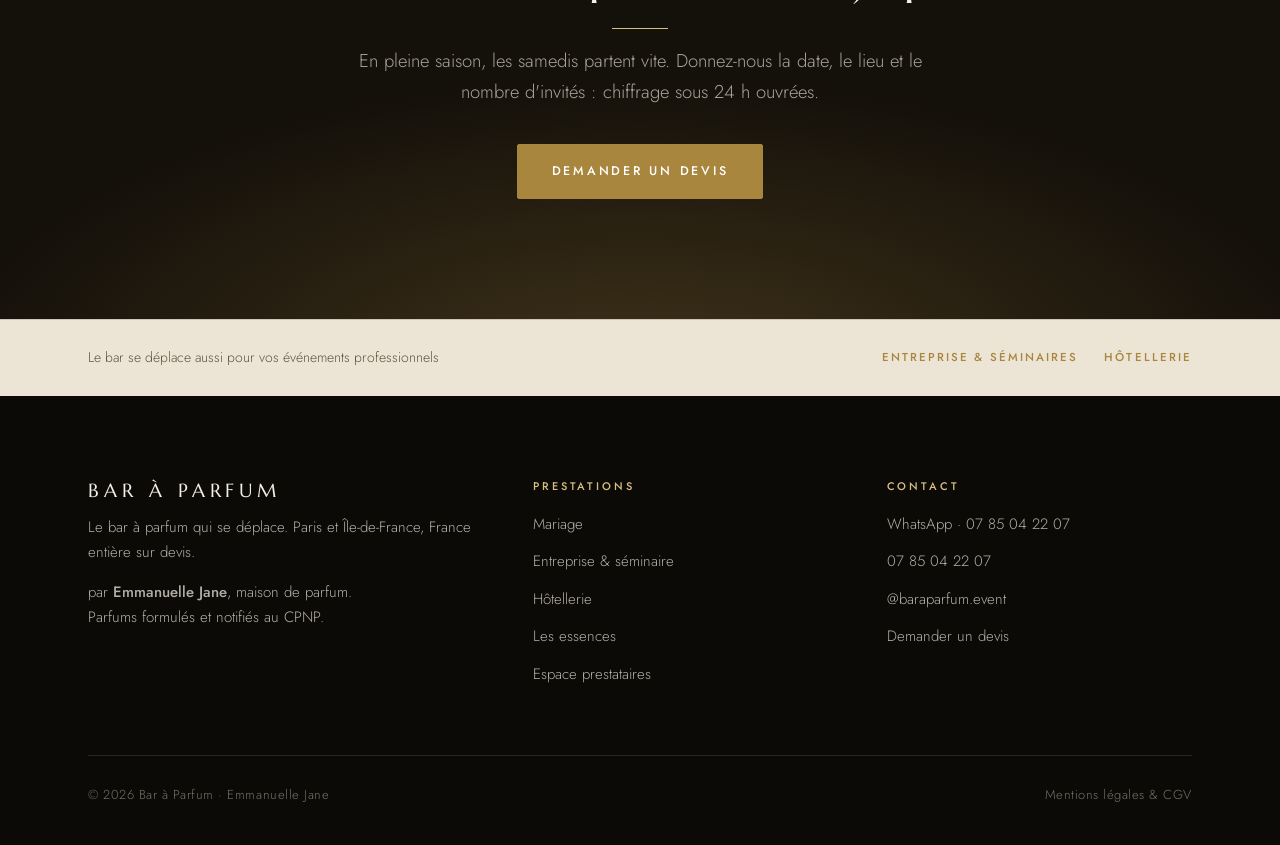
==== commit f3f42e12: "Galerie mosaïque sur l'accueil avec tous les visuels Section sombre « Le bar en images » : gala, ver" ====
--- a/index.html
+++ b/index.html
@@ -220,6 +220,26 @@
   </div>
 </section>
 
+<section class="sec sec--ink">
+  <div class="wrap">
+    <div class="sec-head rise">
+      <div class="tick"></div>
+      <h2>Le bar en images</h2>
+      <p class="lede">Galas, jardins, châteaux, bords de piscine : le chariot se fond dans
+      chaque décor.</p>
+    </div>
+    <div class="gallery rise">
+      <figure class="g-tall"><img src="assets/img/bar-gala.jpg" alt="Le bar à parfum lors d'un gala sous des voûtes anciennes" loading="lazy"></figure>
+      <figure><img src="assets/img/bar-vitrine.jpg" alt="Le bar à parfum lors d'un vernissage" loading="lazy"></figure>
+      <figure><img src="assets/img/bar-lounge.jpg" alt="Le bar à parfum dans un loft en séminaire" loading="lazy"></figure>
+      <figure class="g-tall"><img src="assets/img/lieu-hotel-particulier.jpg" alt="Cérémonie dans le jardin d'un hôtel particulier parisien" loading="lazy"></figure>
+      <figure><img src="assets/img/bar-piscine.jpg" alt="Le bar à parfum au bord d'une piscine" loading="lazy"></figure>
+      <figure><img src="assets/img/lieu-chateau.jpg" alt="Dîner de mariage devant un château" loading="lazy"></figure>
+      <figure><img src="assets/img/lieu-jardin.jpg" alt="Cocktail de mariage dans un jardin" loading="lazy"></figure>
+    </div>
+  </div>
+</section>
+
 <section class="sec sec--paper">
   <div class="wrap">
     <div class="sec-head rise" style="margin-bottom:0">
--- a/assets/style.css
+++ b/assets/style.css
@@ -305,6 +305,19 @@
   background:var(--accent-2);margin:26px auto 0;
 }
 .cta-band .lede{color:rgba(244,239,230,.66);max-width:52ch;margin:0 auto 36px}
+
+/* Galerie mosaïque */
+.gallery{
+  display:grid;grid-template-columns:repeat(3,1fr);
+  grid-auto-rows:250px;grid-auto-flow:dense;gap:16px;
+}
+.gallery figure{overflow:hidden;border-radius:var(--radius);margin:0;position:relative}
+.gallery img{width:100%;height:100%;object-fit:cover;display:block;transition:transform .6s ease}
+.gallery figure:hover img{transform:scale(1.05)}
+.g-tall{grid-row:span 2}
+@media (max-width:680px){
+  .gallery{grid-template-columns:repeat(2,1fr);grid-auto-rows:180px;gap:10px}
+}
 
 /* Mise en avant produit */
 .feature{display:grid;grid-template-columns:1fr 1.1fr;gap:64px;align-items:center}
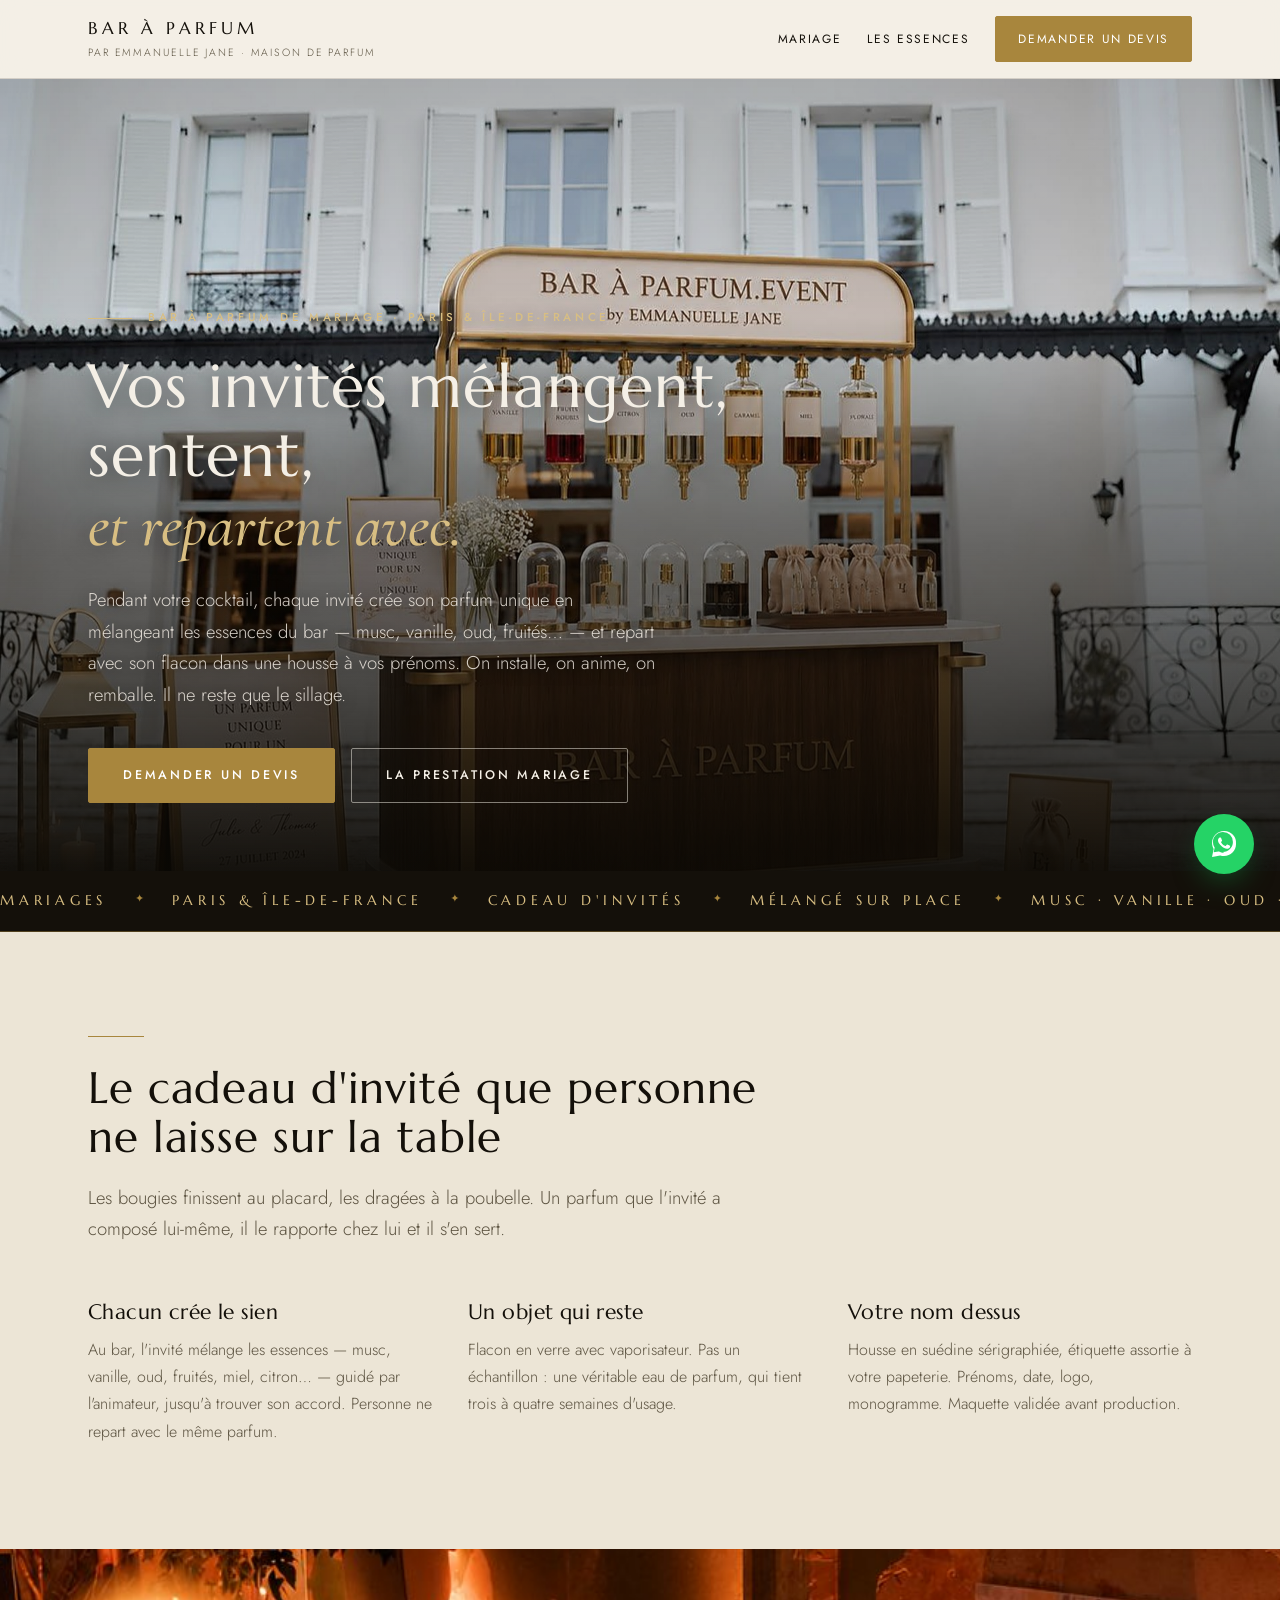
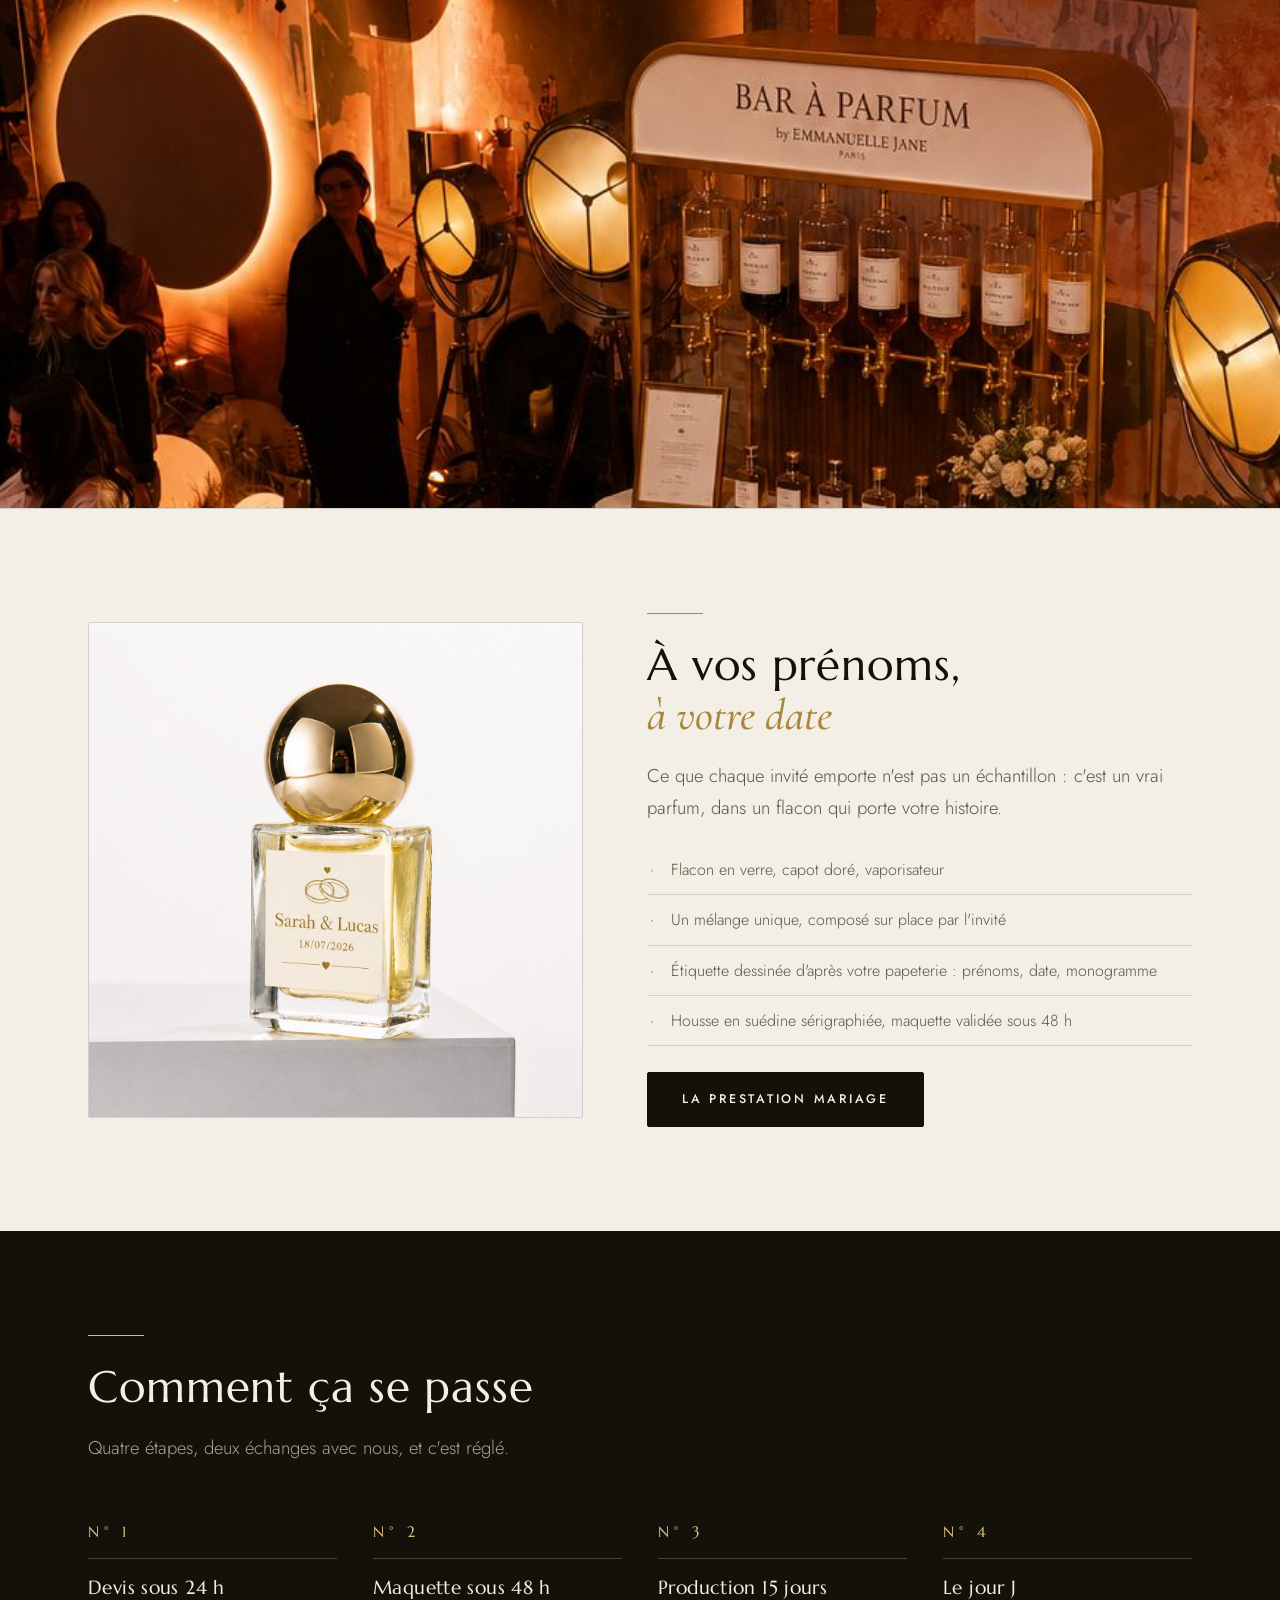
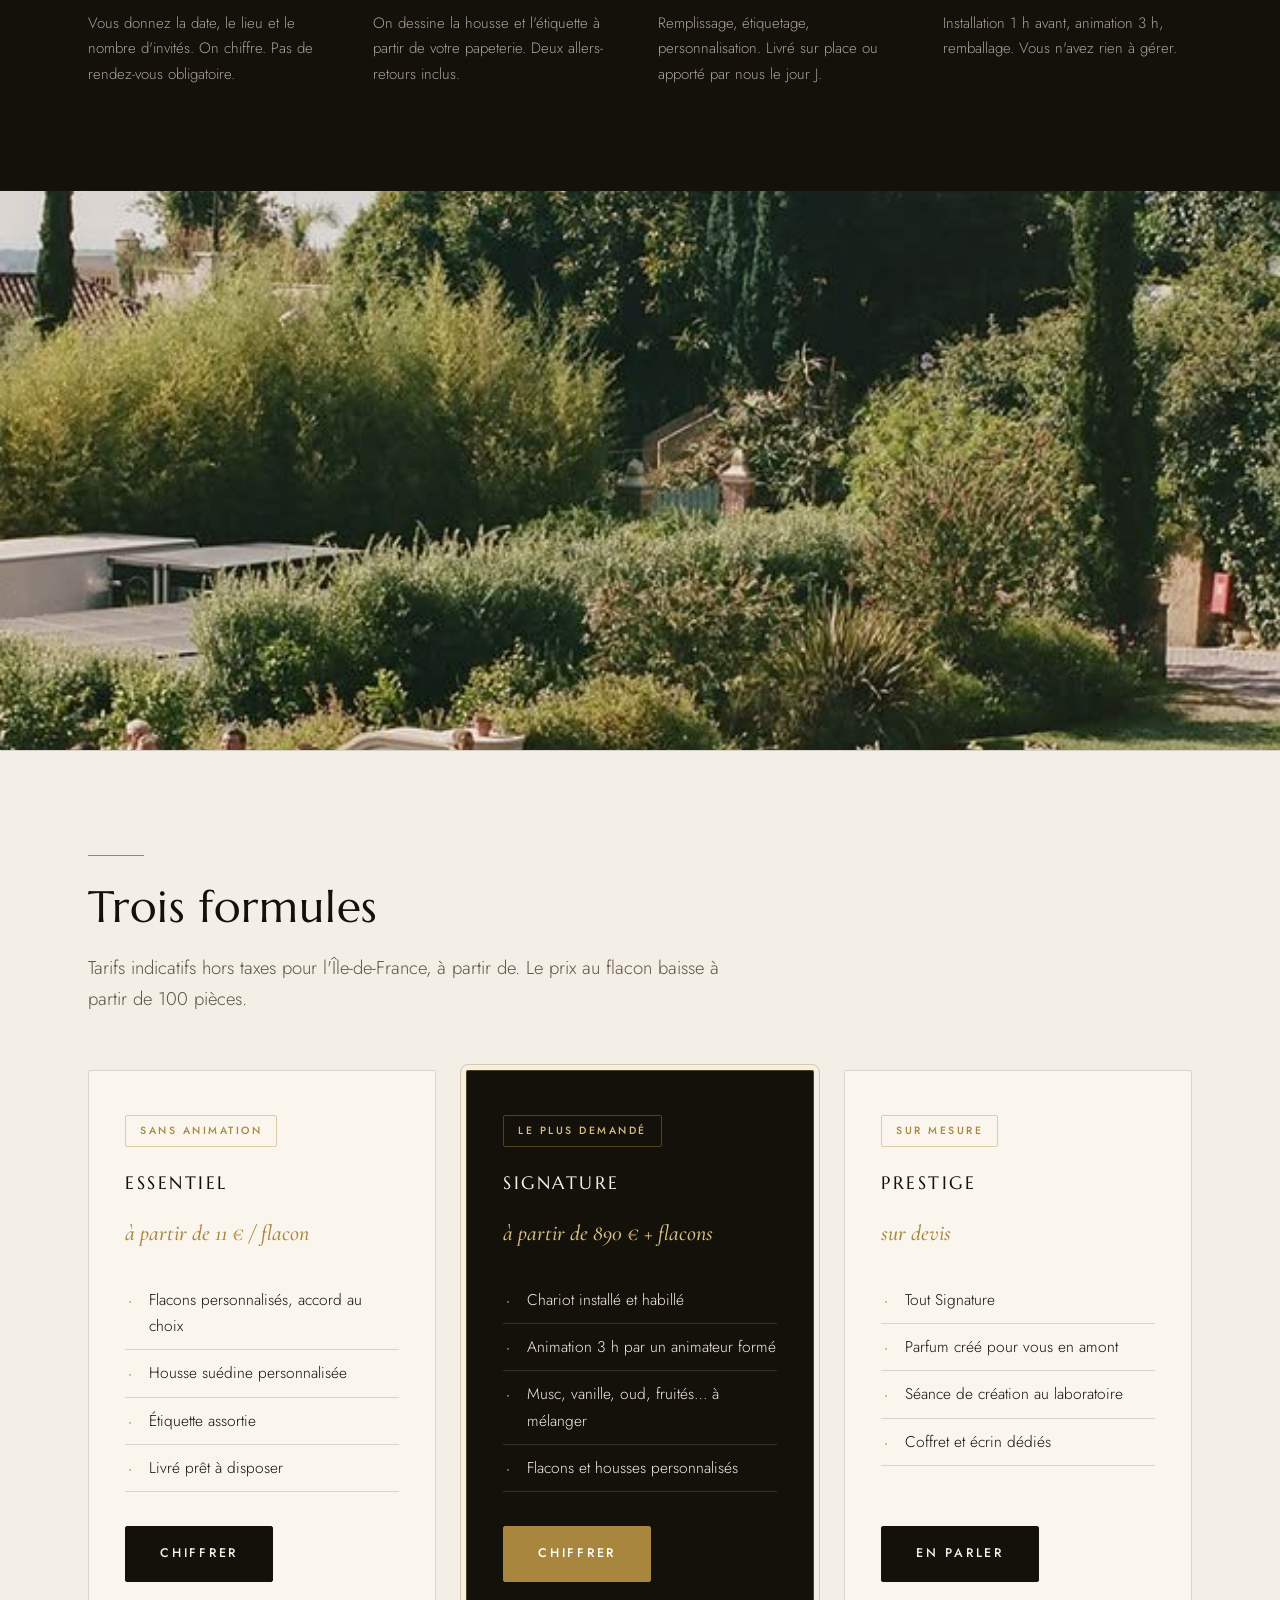
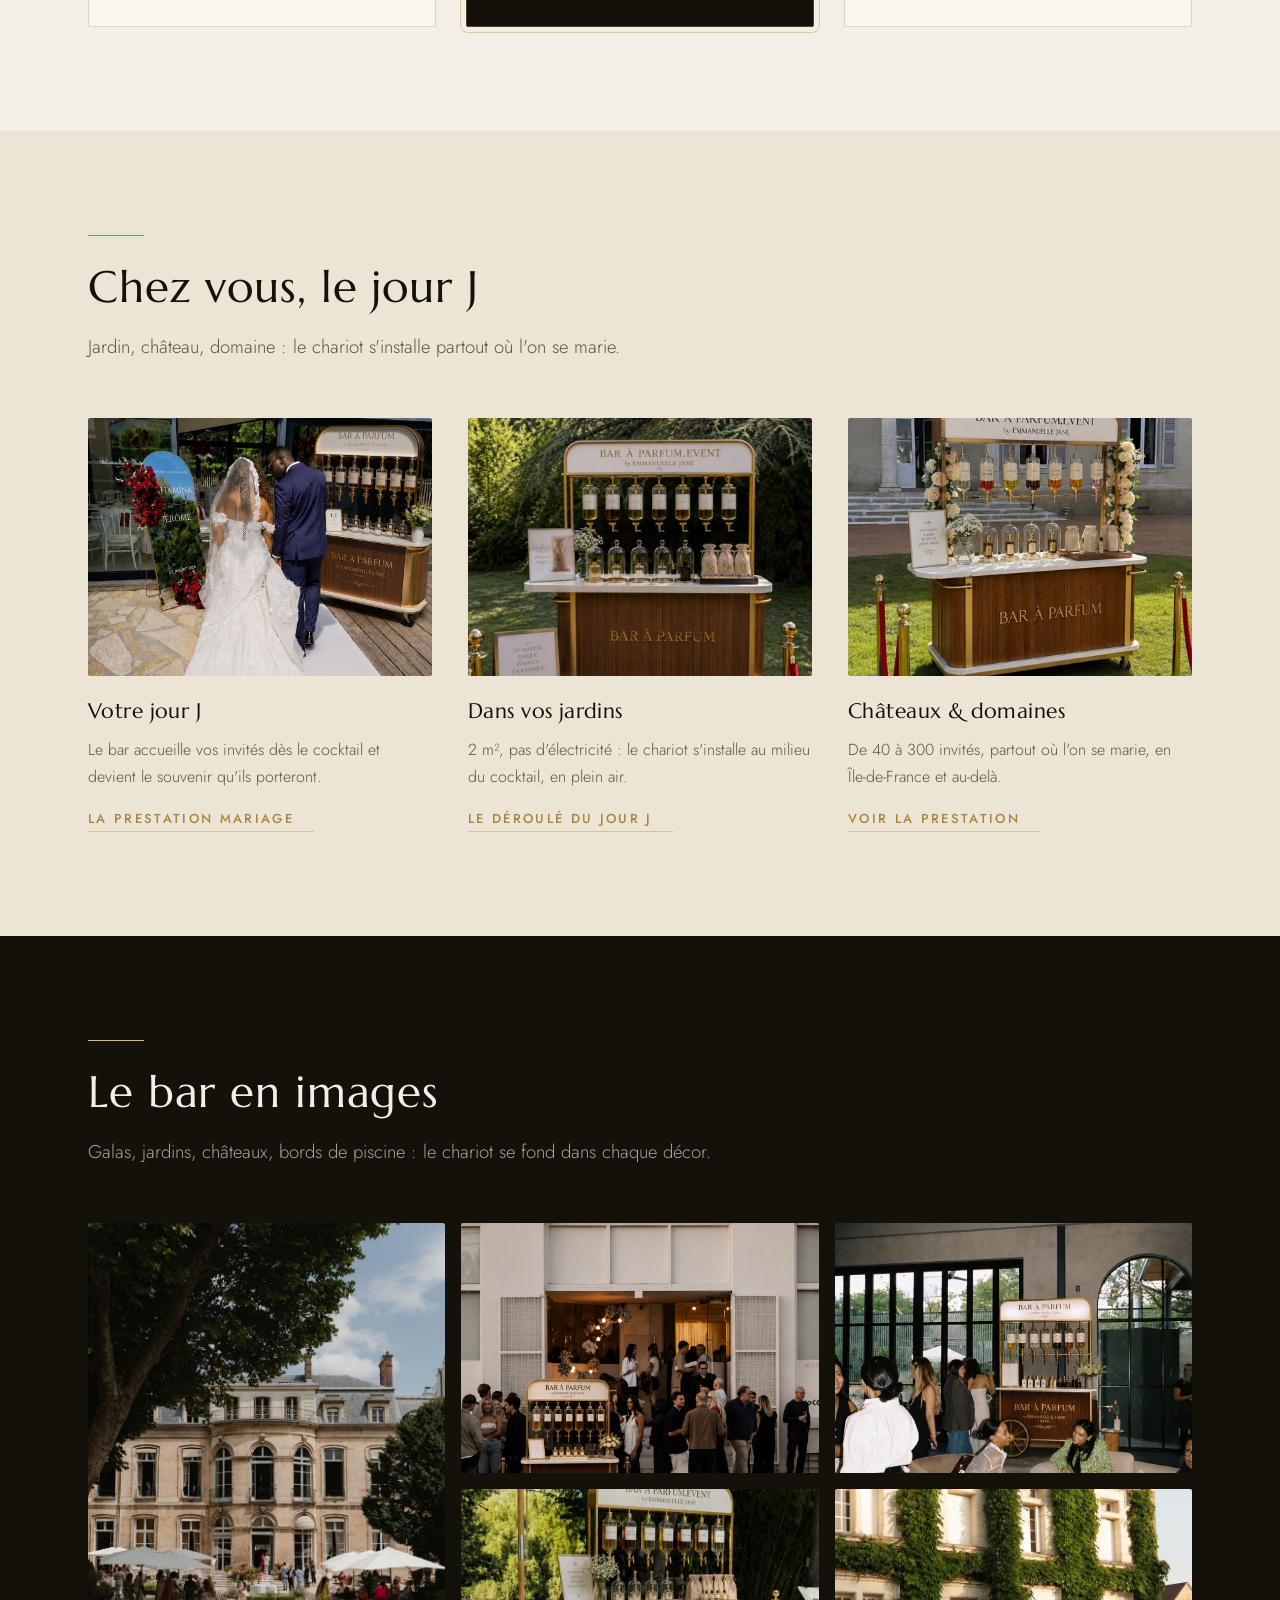
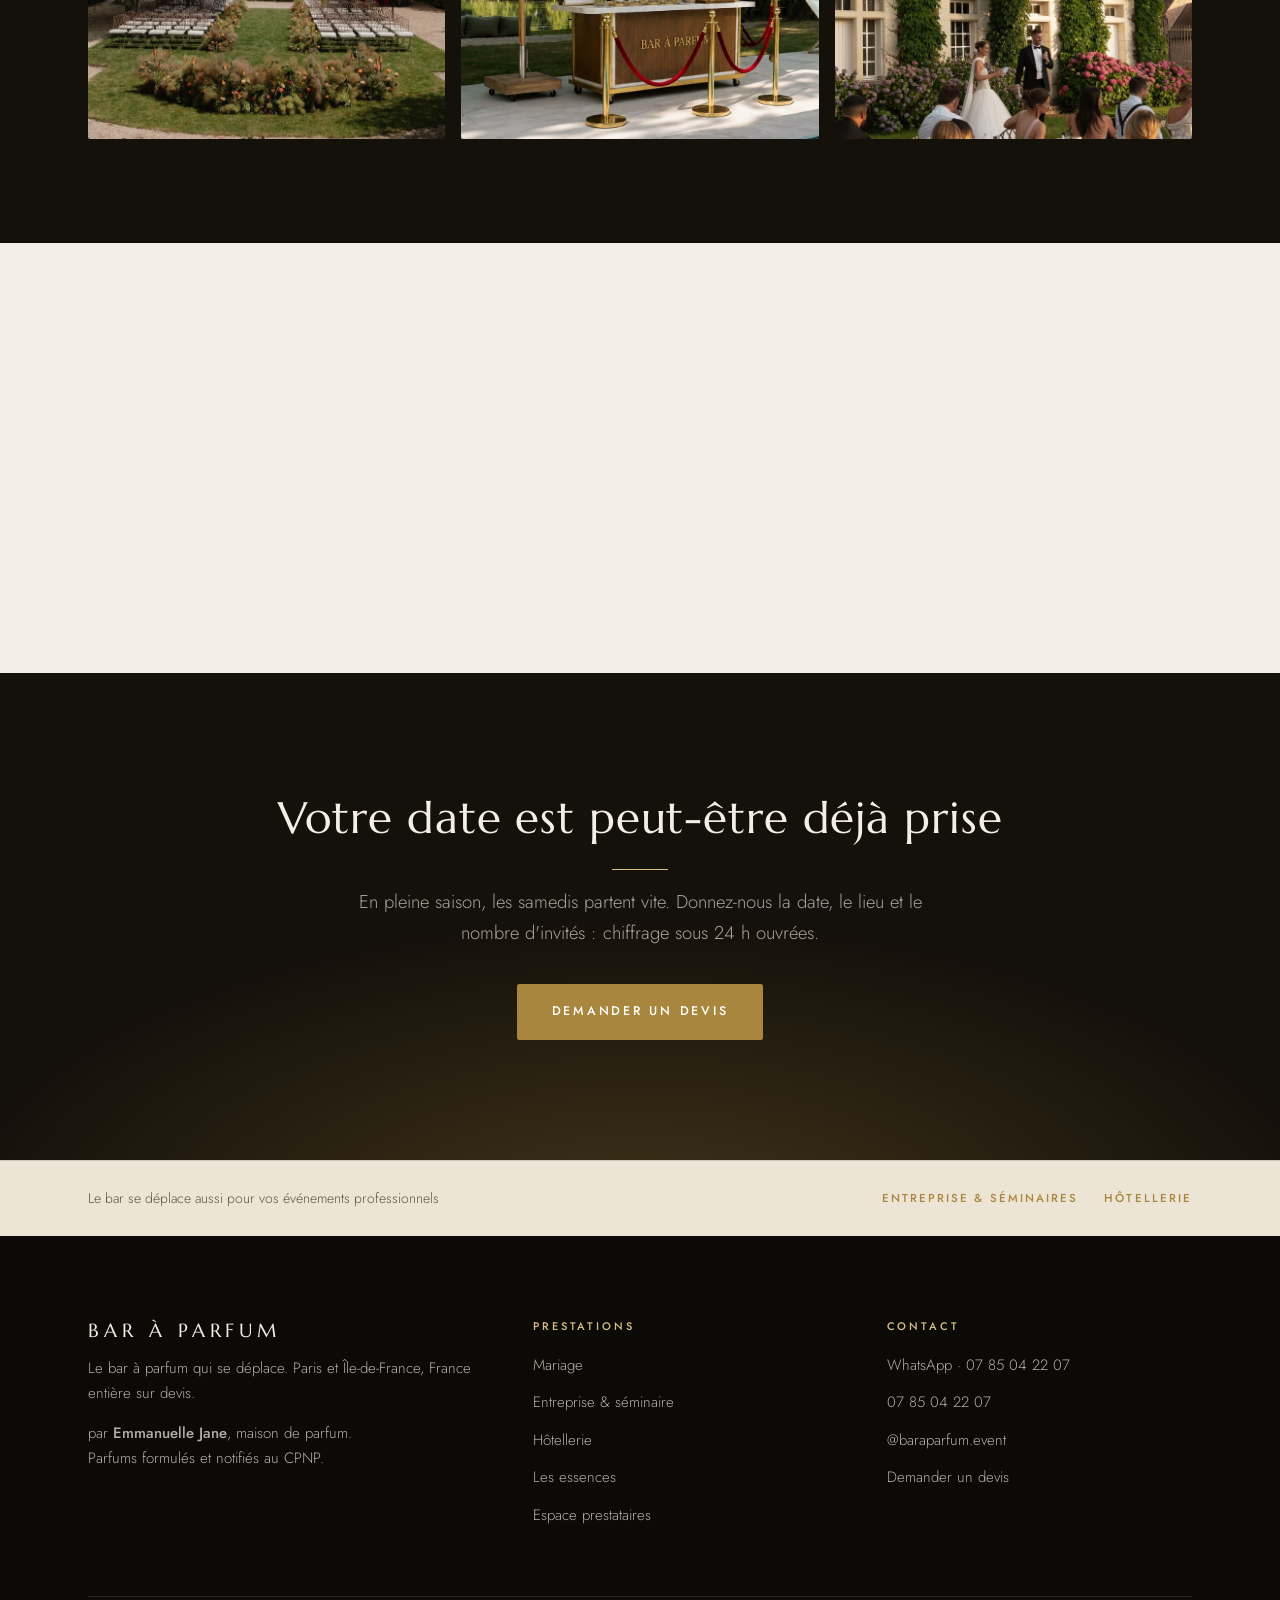
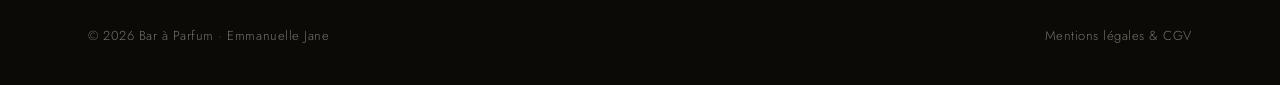
==== commit 3ae709dd: "Photos réparties sur toute la page d'accueil Deux bandes pleine largeur insérées dans le haut de pag" ====
--- a/index.html
+++ b/index.html
@@ -86,6 +86,10 @@
   </div>
 </section>
 
+<div class="photo-band">
+  <img src="assets/img/bar-gala.jpg" alt="Le bar à parfum lors d'un gala sous des voûtes anciennes" loading="lazy">
+</div>
+
 <section class="sec sec--paper">
   <div class="wrap">
     <div class="feature rise">
@@ -141,6 +145,10 @@
   </div>
 </section>
 
+<div class="photo-band">
+  <img src="assets/img/lieu-jardin.jpg" alt="Cocktail de mariage dans un jardin de domaine" loading="lazy">
+</div>
+
 <section class="sec sec--paper" id="formules">
   <div class="wrap">
     <div class="sec-head rise">
@@ -229,13 +237,11 @@
       chaque décor.</p>
     </div>
     <div class="gallery rise">
-      <figure class="g-tall"><img src="assets/img/bar-gala.jpg" alt="Le bar à parfum lors d'un gala sous des voûtes anciennes" loading="lazy"></figure>
+      <figure class="g-tall"><img src="assets/img/lieu-hotel-particulier.jpg" alt="Cérémonie dans le jardin d'un hôtel particulier parisien" loading="lazy"></figure>
       <figure><img src="assets/img/bar-vitrine.jpg" alt="Le bar à parfum lors d'un vernissage" loading="lazy"></figure>
       <figure><img src="assets/img/bar-lounge.jpg" alt="Le bar à parfum dans un loft en séminaire" loading="lazy"></figure>
-      <figure class="g-tall"><img src="assets/img/lieu-hotel-particulier.jpg" alt="Cérémonie dans le jardin d'un hôtel particulier parisien" loading="lazy"></figure>
       <figure><img src="assets/img/bar-piscine.jpg" alt="Le bar à parfum au bord d'une piscine" loading="lazy"></figure>
       <figure><img src="assets/img/lieu-chateau.jpg" alt="Dîner de mariage devant un château" loading="lazy"></figure>
-      <figure><img src="assets/img/lieu-jardin.jpg" alt="Cocktail de mariage dans un jardin" loading="lazy"></figure>
     </div>
   </div>
 </section>
--- a/assets/style.css
+++ b/assets/style.css
@@ -127,16 +127,18 @@
 
 /* Hero photo (accueil) */
 .hero--photo{position:relative;color:var(--paper);border-bottom:0}
-.hero--photo .hero-bg{position:absolute;inset:0;width:100%;height:100%;object-fit:cover}
+.hero--photo .hero-bg{position:absolute;inset:0;width:100%;height:100%;object-fit:cover;object-position:center 34%}
 .hero--photo::after{
   content:"";position:absolute;inset:0;
-  background:linear-gradient(90deg,rgba(10,8,4,.86) 0%,rgba(10,8,4,.55) 55%,rgba(10,8,4,.3) 100%);
+  background:linear-gradient(180deg,rgba(10,8,4,.22) 0%,rgba(10,8,4,.06) 30%,rgba(10,8,4,.5) 62%,rgba(10,8,4,.94) 100%);
 }
 .hero--photo .hero-in{
   position:relative;z-index:1;grid-template-columns:1fr;
-  min-height:min(82vh,760px);align-content:center;padding:130px 28px 120px;
-}
-.hero--photo h1{font-size:clamp(44px,6.2vw,84px)}
+  min-height:min(88vh,820px);align-content:end;padding:140px 28px 68px;
+}
+.hero--photo h1{font-size:clamp(38px,4.8vw,64px);text-shadow:0 2px 26px rgba(10,8,4,.6)}
+.hero--photo .eyebrow,.hero--photo .lede{text-shadow:0 1px 16px rgba(10,8,4,.65)}
+.hero--photo .lede{max-width:52ch}
 .hero--photo .lede{color:rgba(244,239,230,.85)}
 .hero--photo .eyebrow{color:var(--accent-2)}
 .hero--photo .eyebrow::before{
@@ -421,8 +423,8 @@
 /* ── Entrée du héros ─────────────────────────────────────── */
 @keyframes fadeUp{from{opacity:0;transform:translateY(34px)}to{opacity:1;transform:none}}
 @keyframes fadeIn{from{opacity:0}to{opacity:1}}
-@keyframes kenburns{from{scale:1.09}to{scale:1}}
-@keyframes derive{from{scale:1}to{scale:1.06}}
+@keyframes kenburns{from{scale:1.04}to{scale:1}}
+@keyframes derive{from{scale:1}to{scale:1.025}}
 .hero-in>div:first-child .eyebrow{animation:fadeUp .9s cubic-bezier(.22,.61,.36,1) .1s both}
 .hero-in>div:first-child h1{animation:fadeUp 1s cubic-bezier(.22,.61,.36,1) .25s both}
 .hero-in>div:first-child .lede{animation:fadeUp 1s cubic-bezier(.22,.61,.36,1) .45s both}
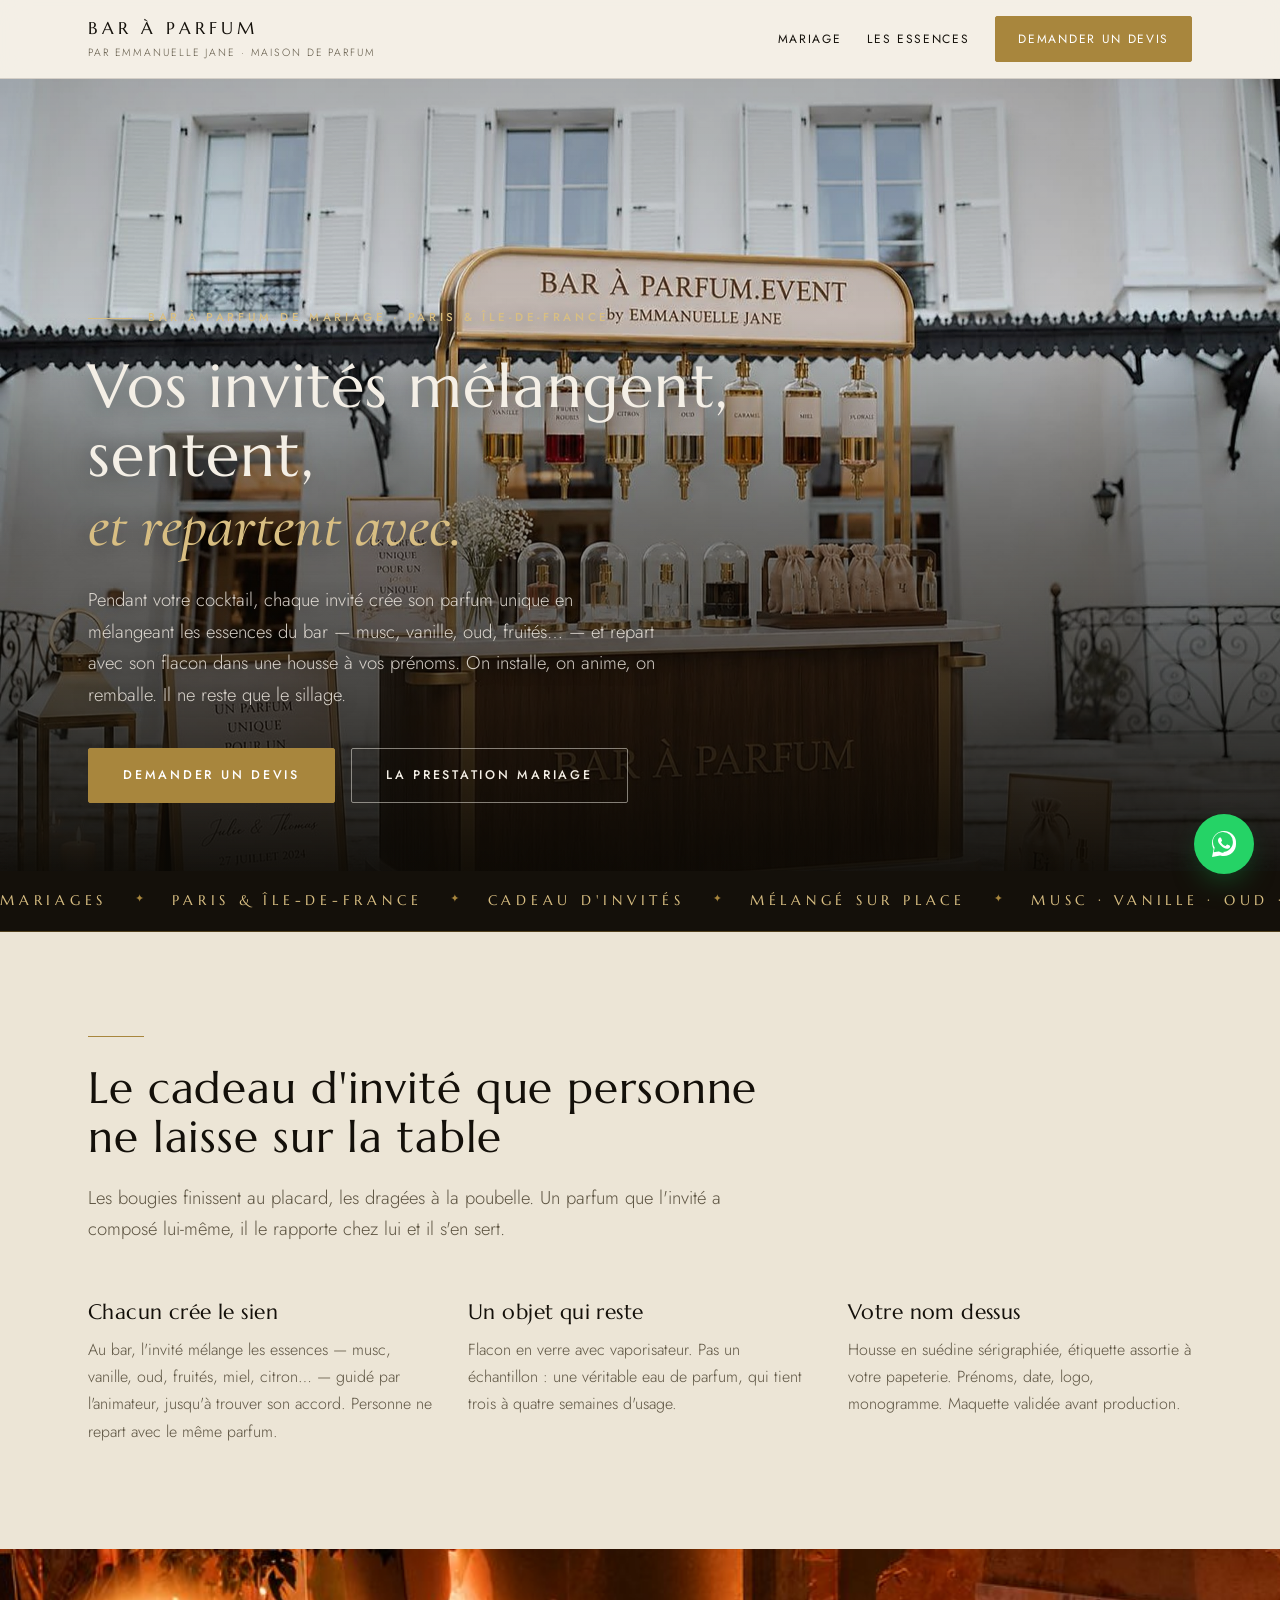
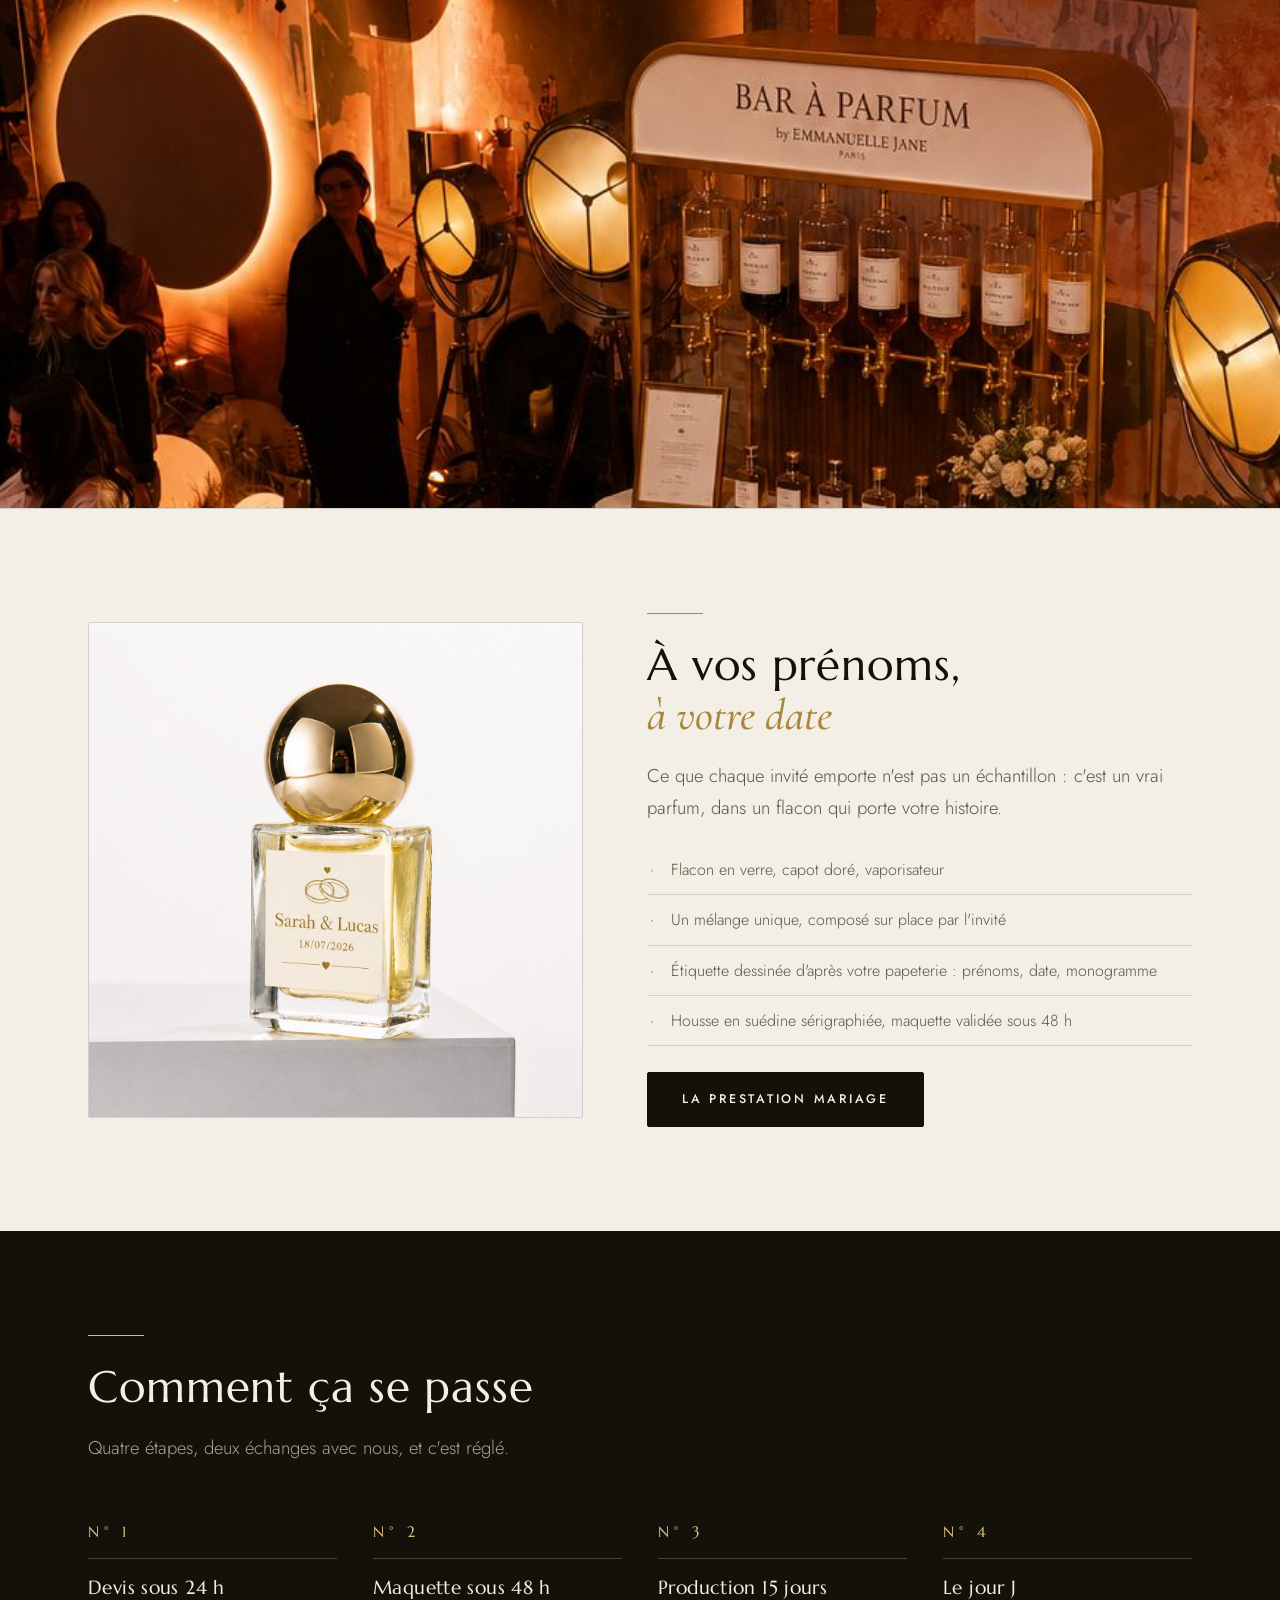
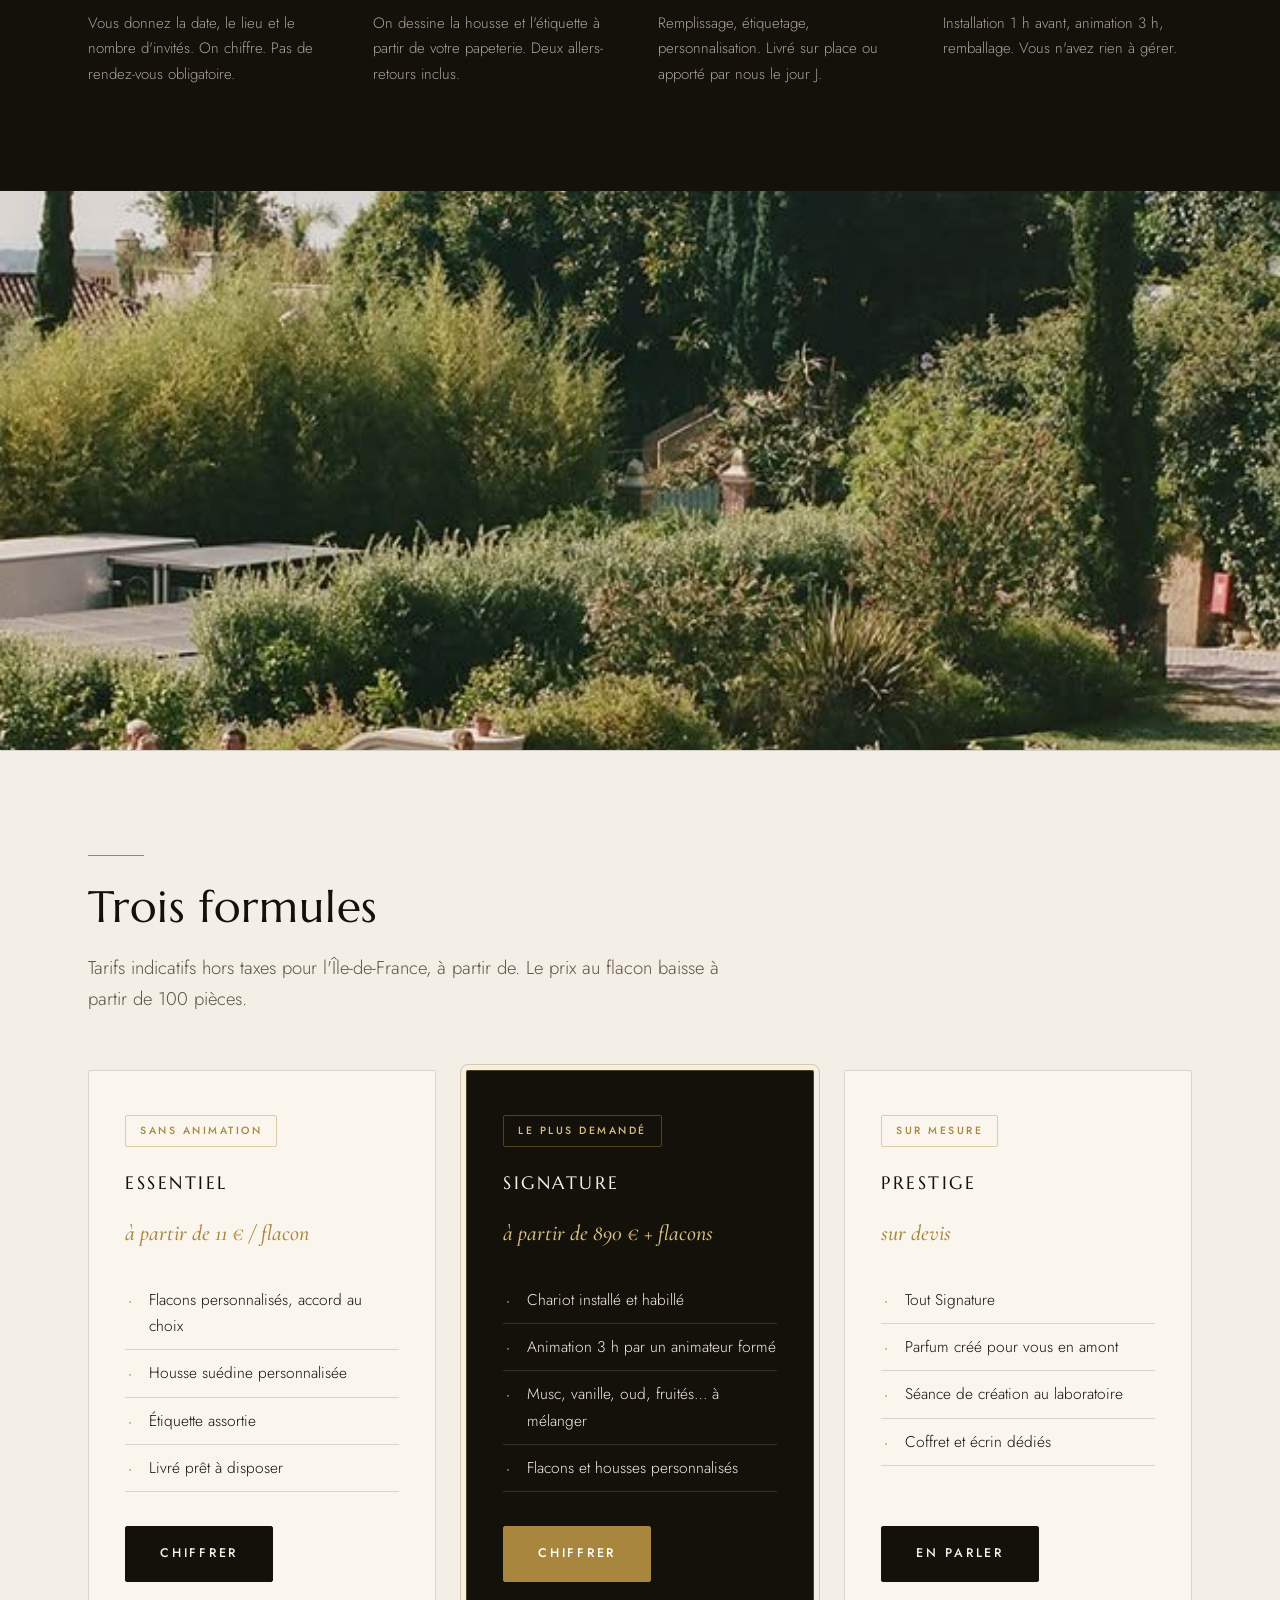
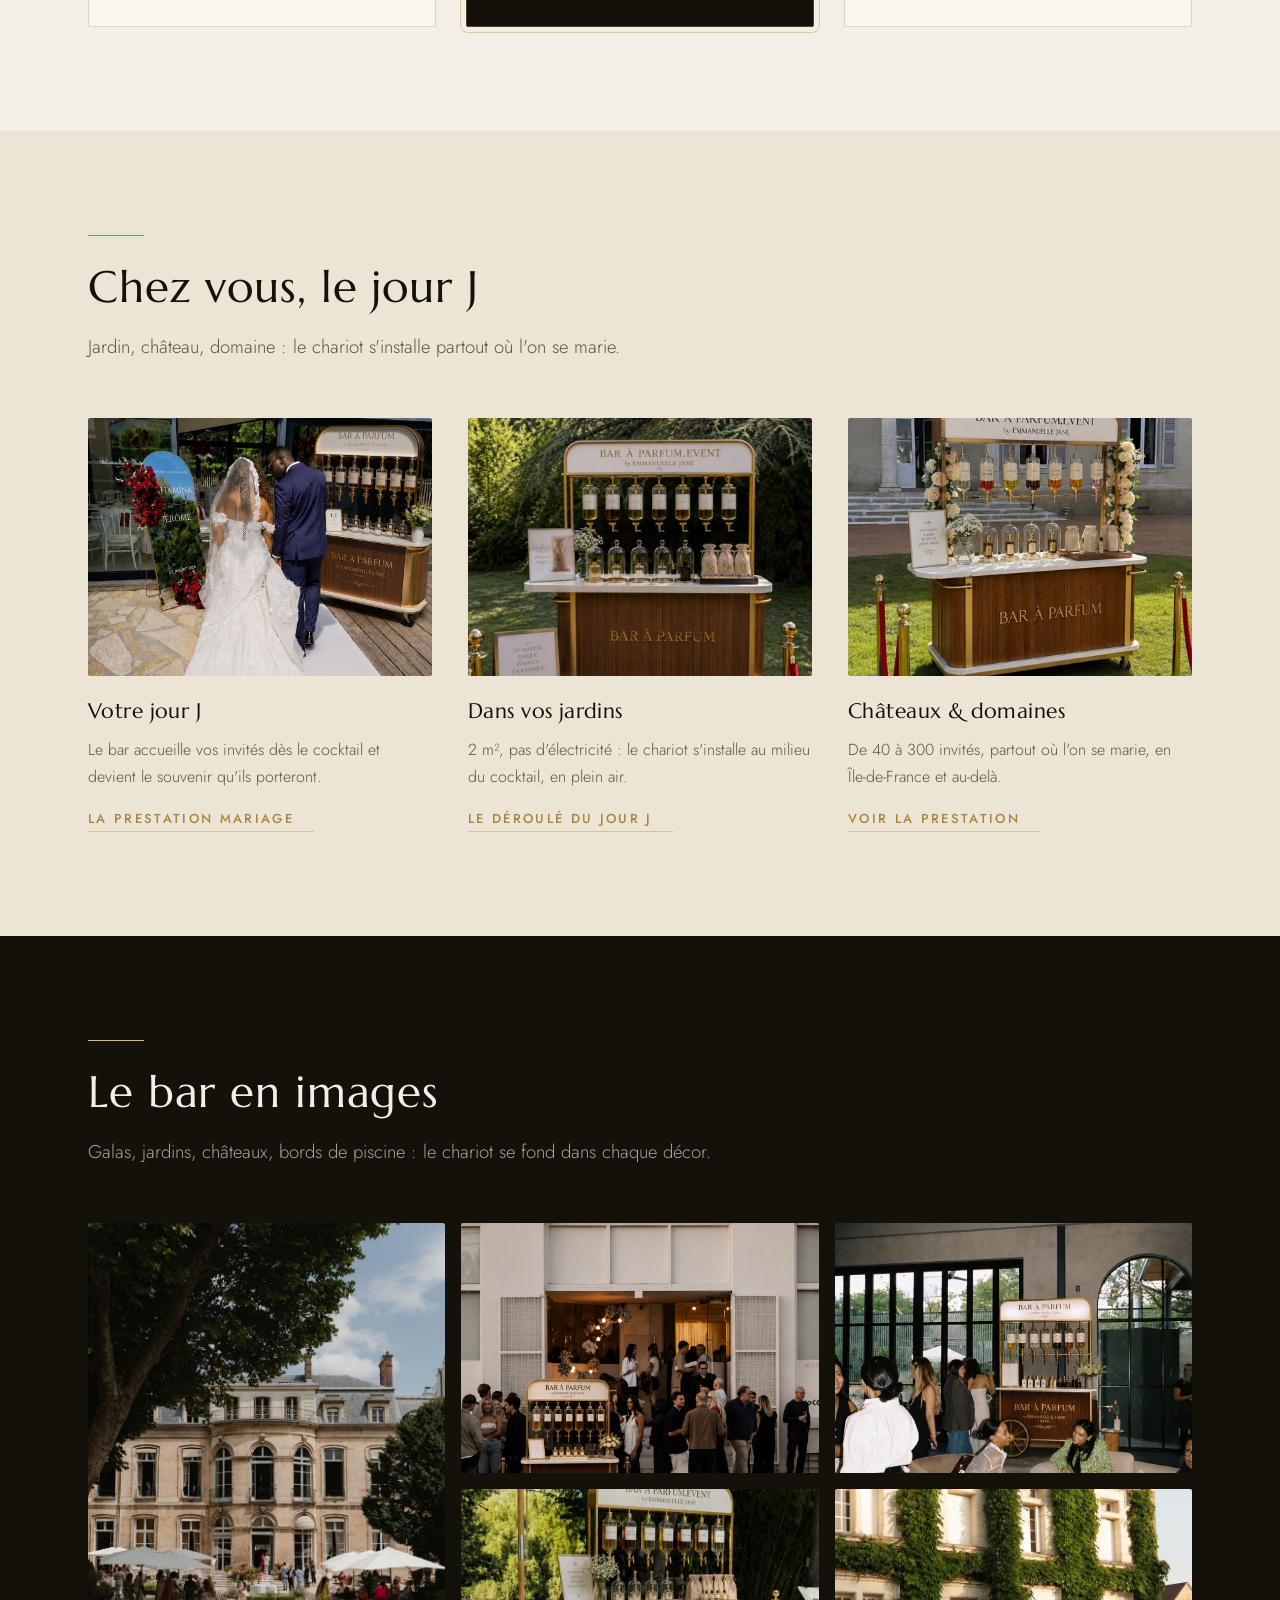
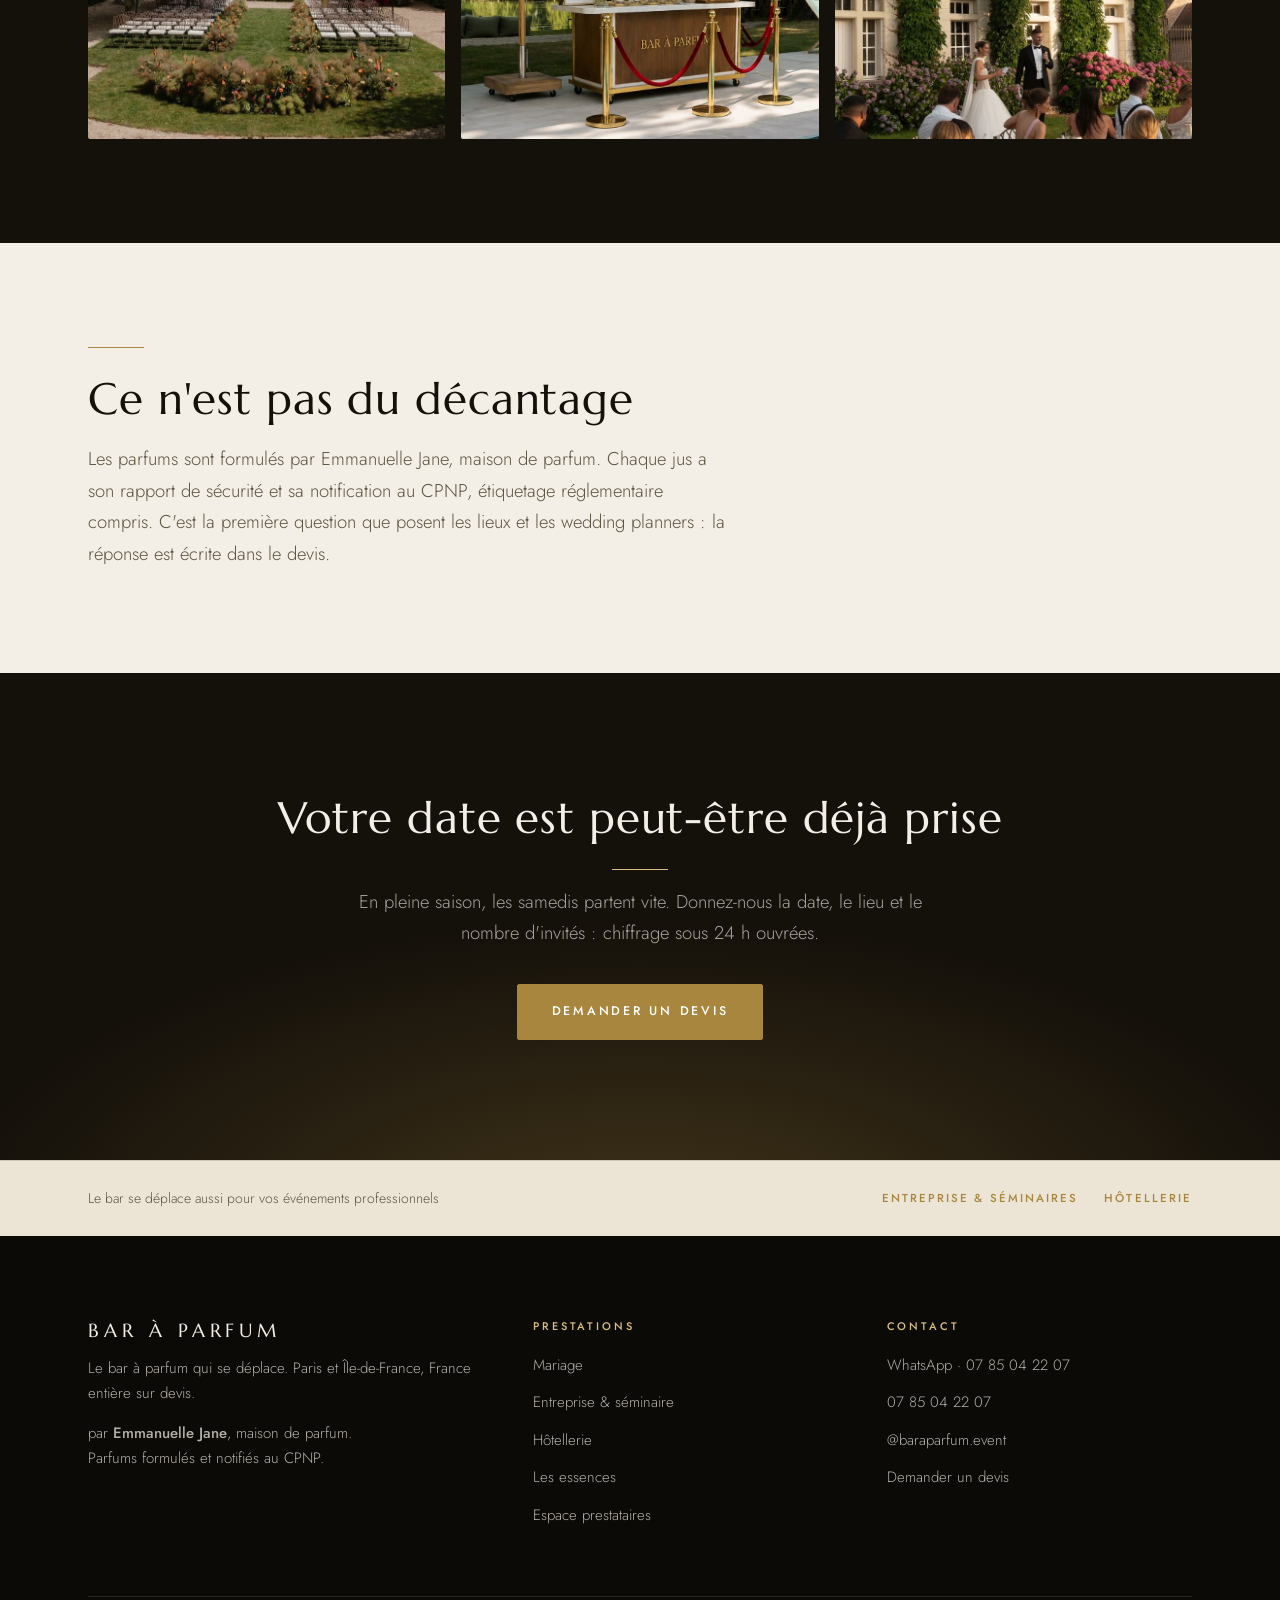
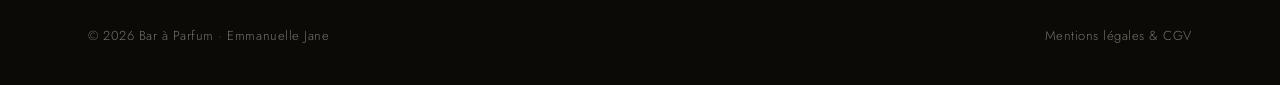
==== commit 36e651b5: "SEO : sitemap, robots.txt, canoniques, og:image et données structurées Sitemap XML des sept pages in" ====
--- a/index.html
+++ b/index.html
@@ -12,6 +12,25 @@
 <link rel="preconnect" href="https://fonts.googleapis.com">
 <link rel="preconnect" href="https://fonts.gstatic.com" crossorigin>
 <link href="https://fonts.googleapis.com/css2?family=Marcellus&family=Cormorant+Garamond:ital,wght@1,400;1,500&family=Jost:wght@300;400;500&display=swap" rel="stylesheet">
+<link rel="canonical" href="https://bara-parfums.fr/">
+<meta property="og:url" content="https://bara-parfums.fr/">
+<meta property="og:image" content="https://bara-parfums.fr/assets/img/og-image.jpg">
+<meta property="og:image:width" content="1200">
+<meta property="og:image:height" content="630">
+<script type="application/ld+json">
+{
+  "@context": "https://schema.org",
+  "@type": "LocalBusiness",
+  "name": "Bar à Parfum.Event by Emmanuelle Jane",
+  "description": "Bar à parfum itinérant pour mariages et événements : vos invités créent leur parfum unique en mélangeant les essences et repartent avec leur flacon personnalisé.",
+  "url": "https://bara-parfums.fr/",
+  "image": "https://bara-parfums.fr/assets/img/og-image.jpg",
+  "telephone": "+33785042207",
+  "priceRange": "€€",
+  "areaServed": ["Paris", "Île-de-France", "France"],
+  "sameAs": ["https://instagram.com/baraparfum.event"]
+}
+</script>
 <link rel="icon" type="image/svg+xml" href="assets/img/favicon.svg">
 <link rel="icon" type="image/png" sizes="32x32" href="assets/img/favicon-32.png">
 <link rel="apple-touch-icon" href="assets/img/apple-touch-icon.png">
